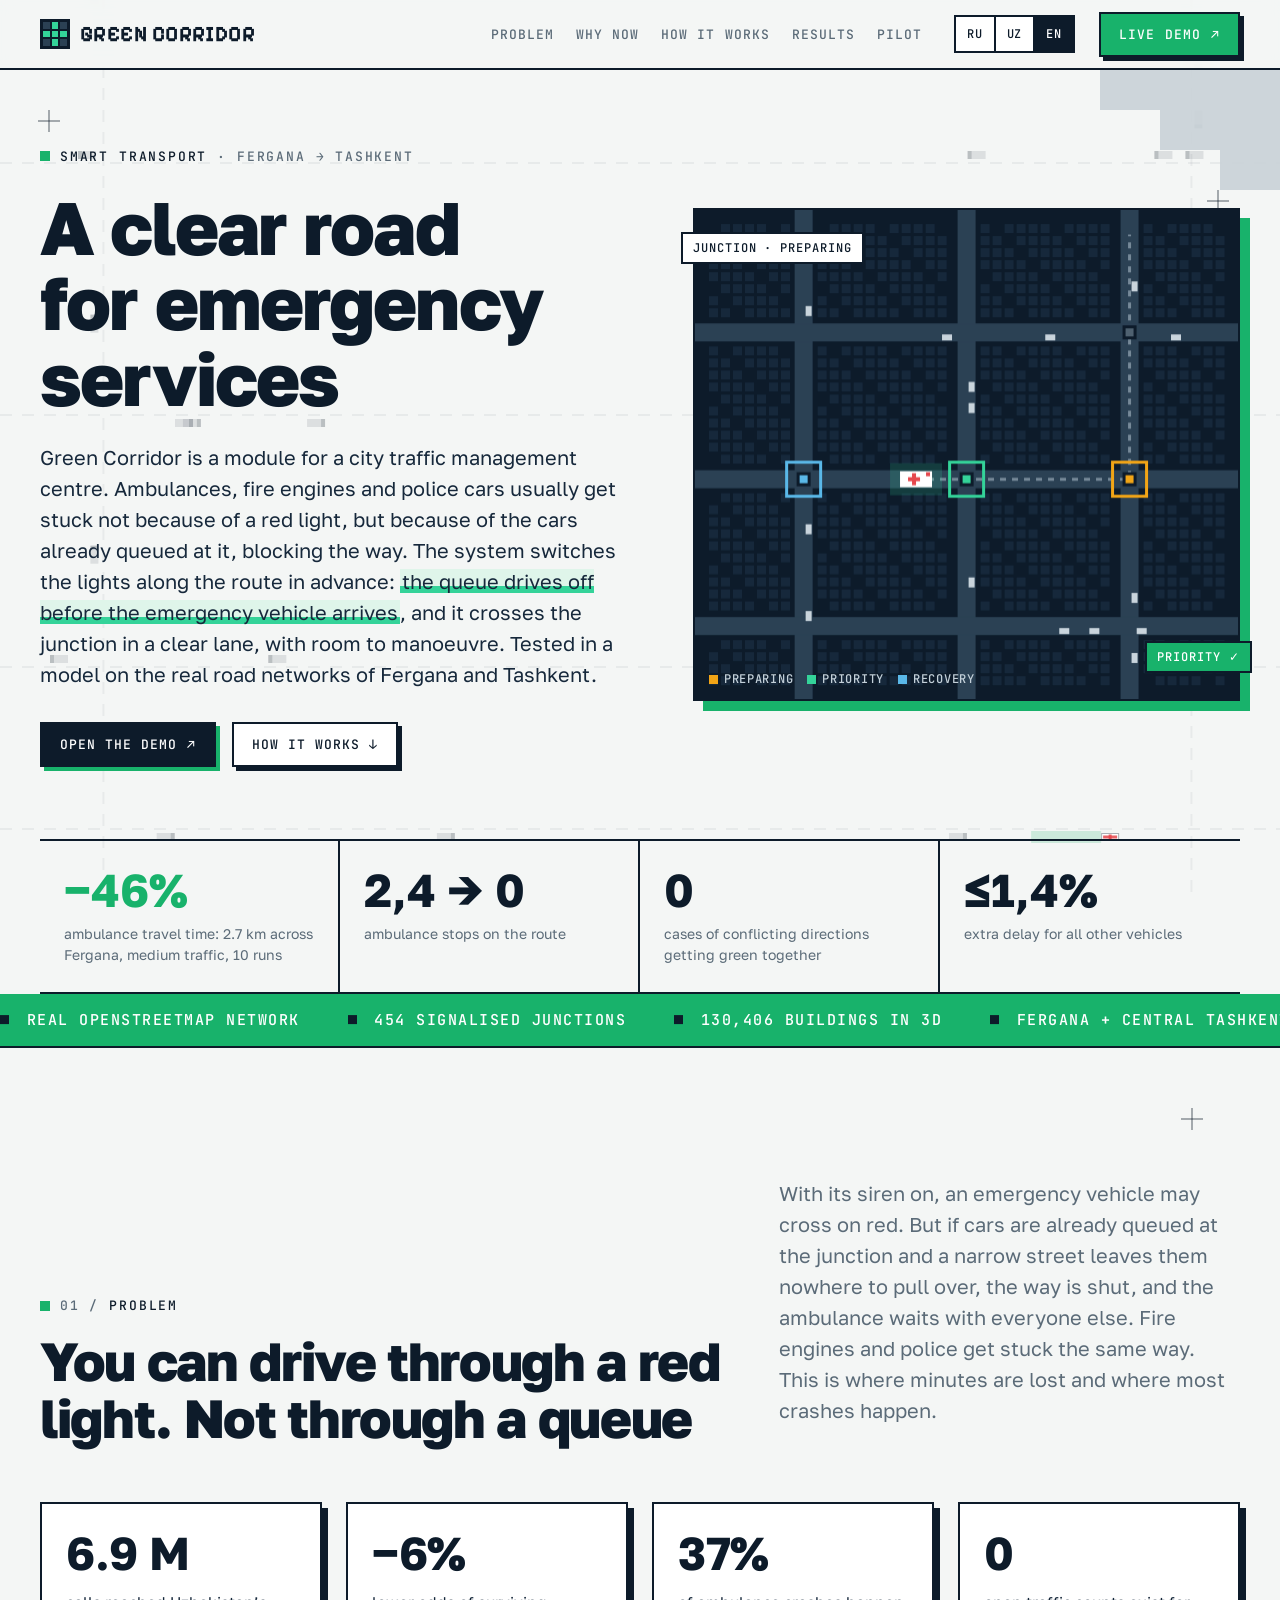
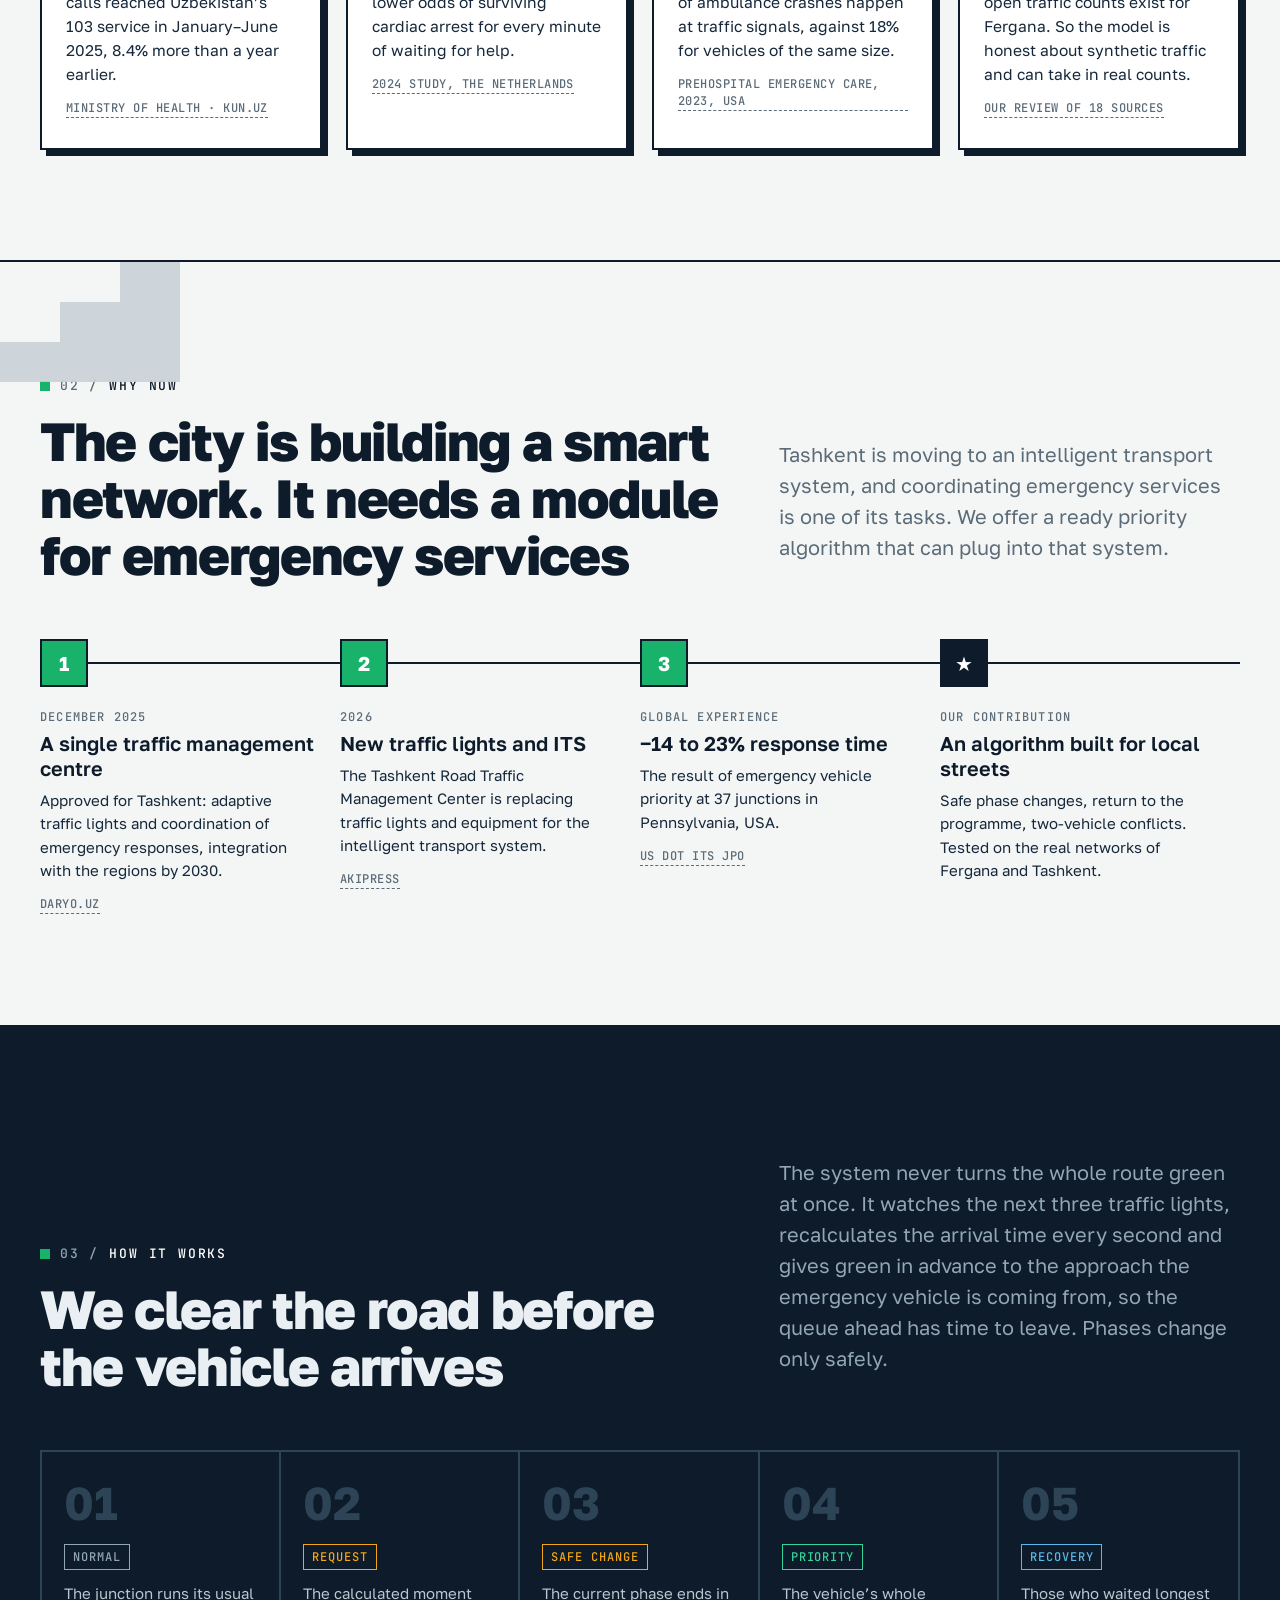
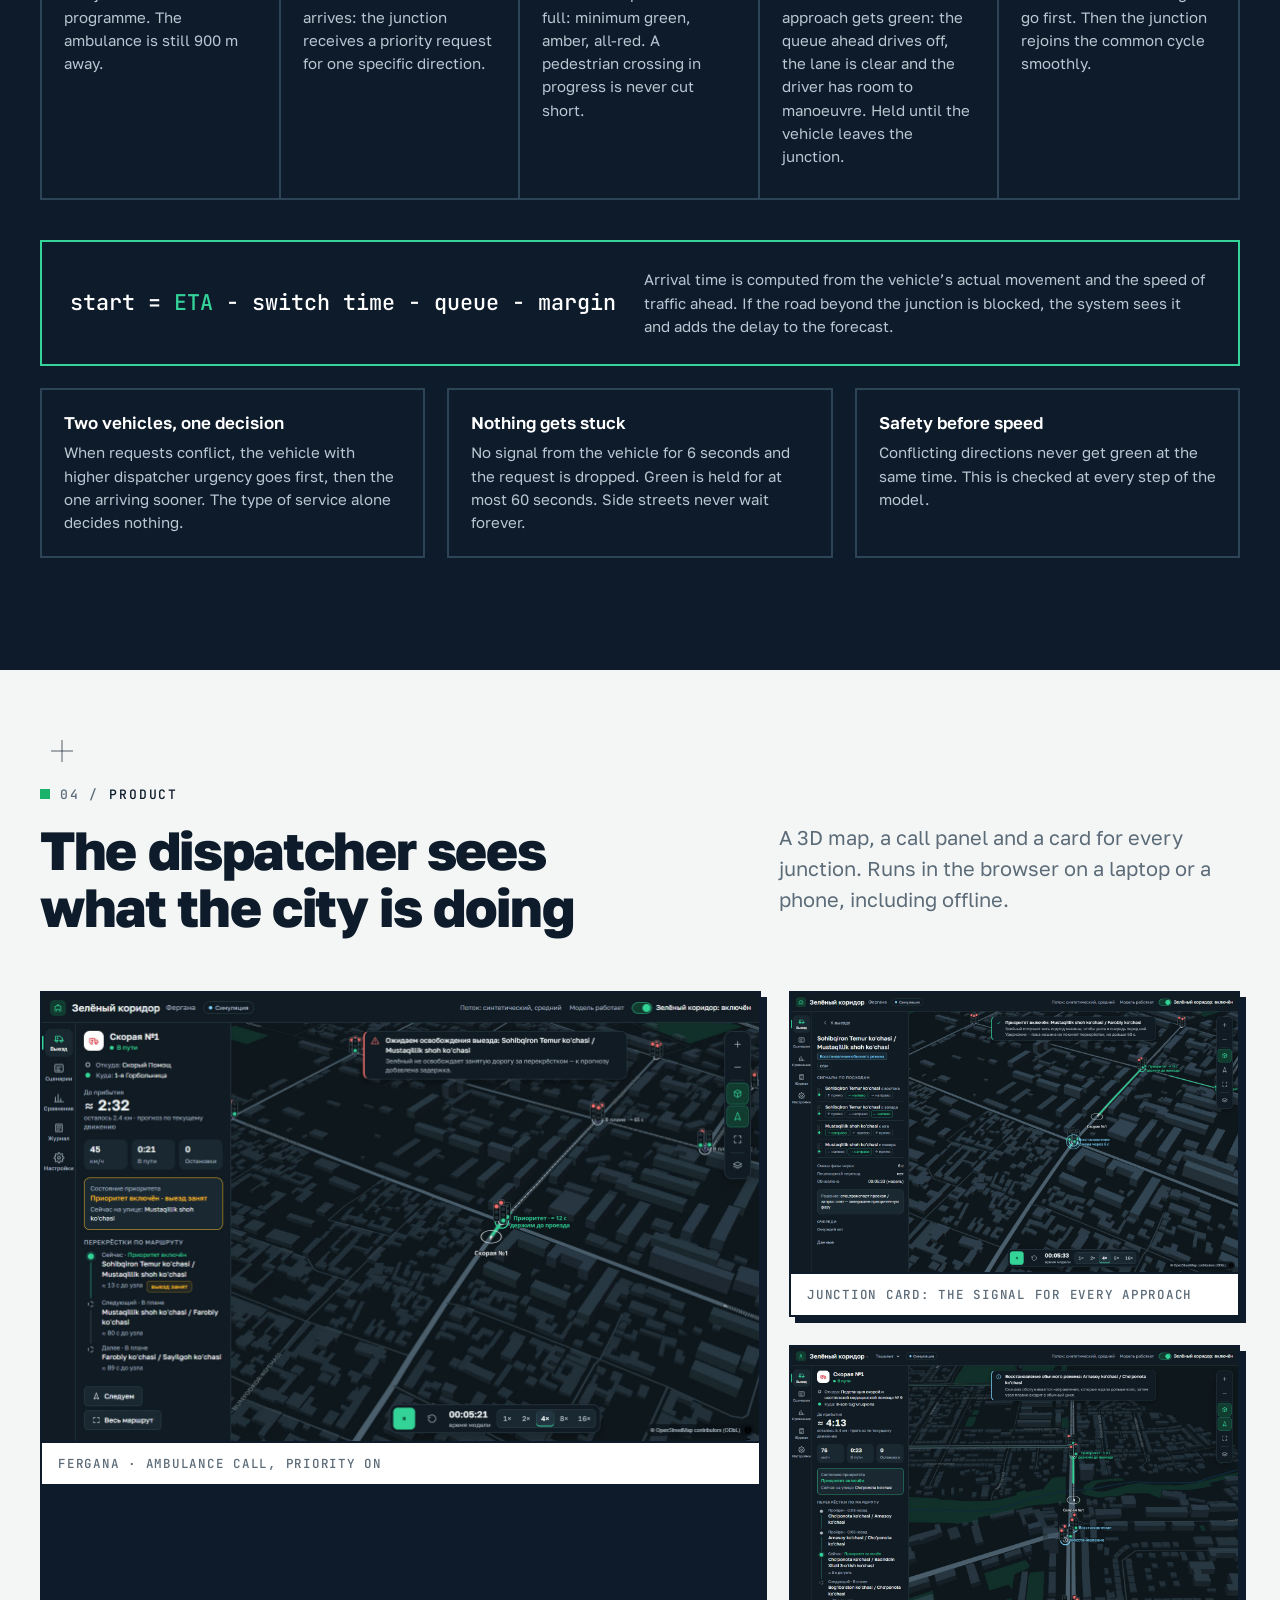
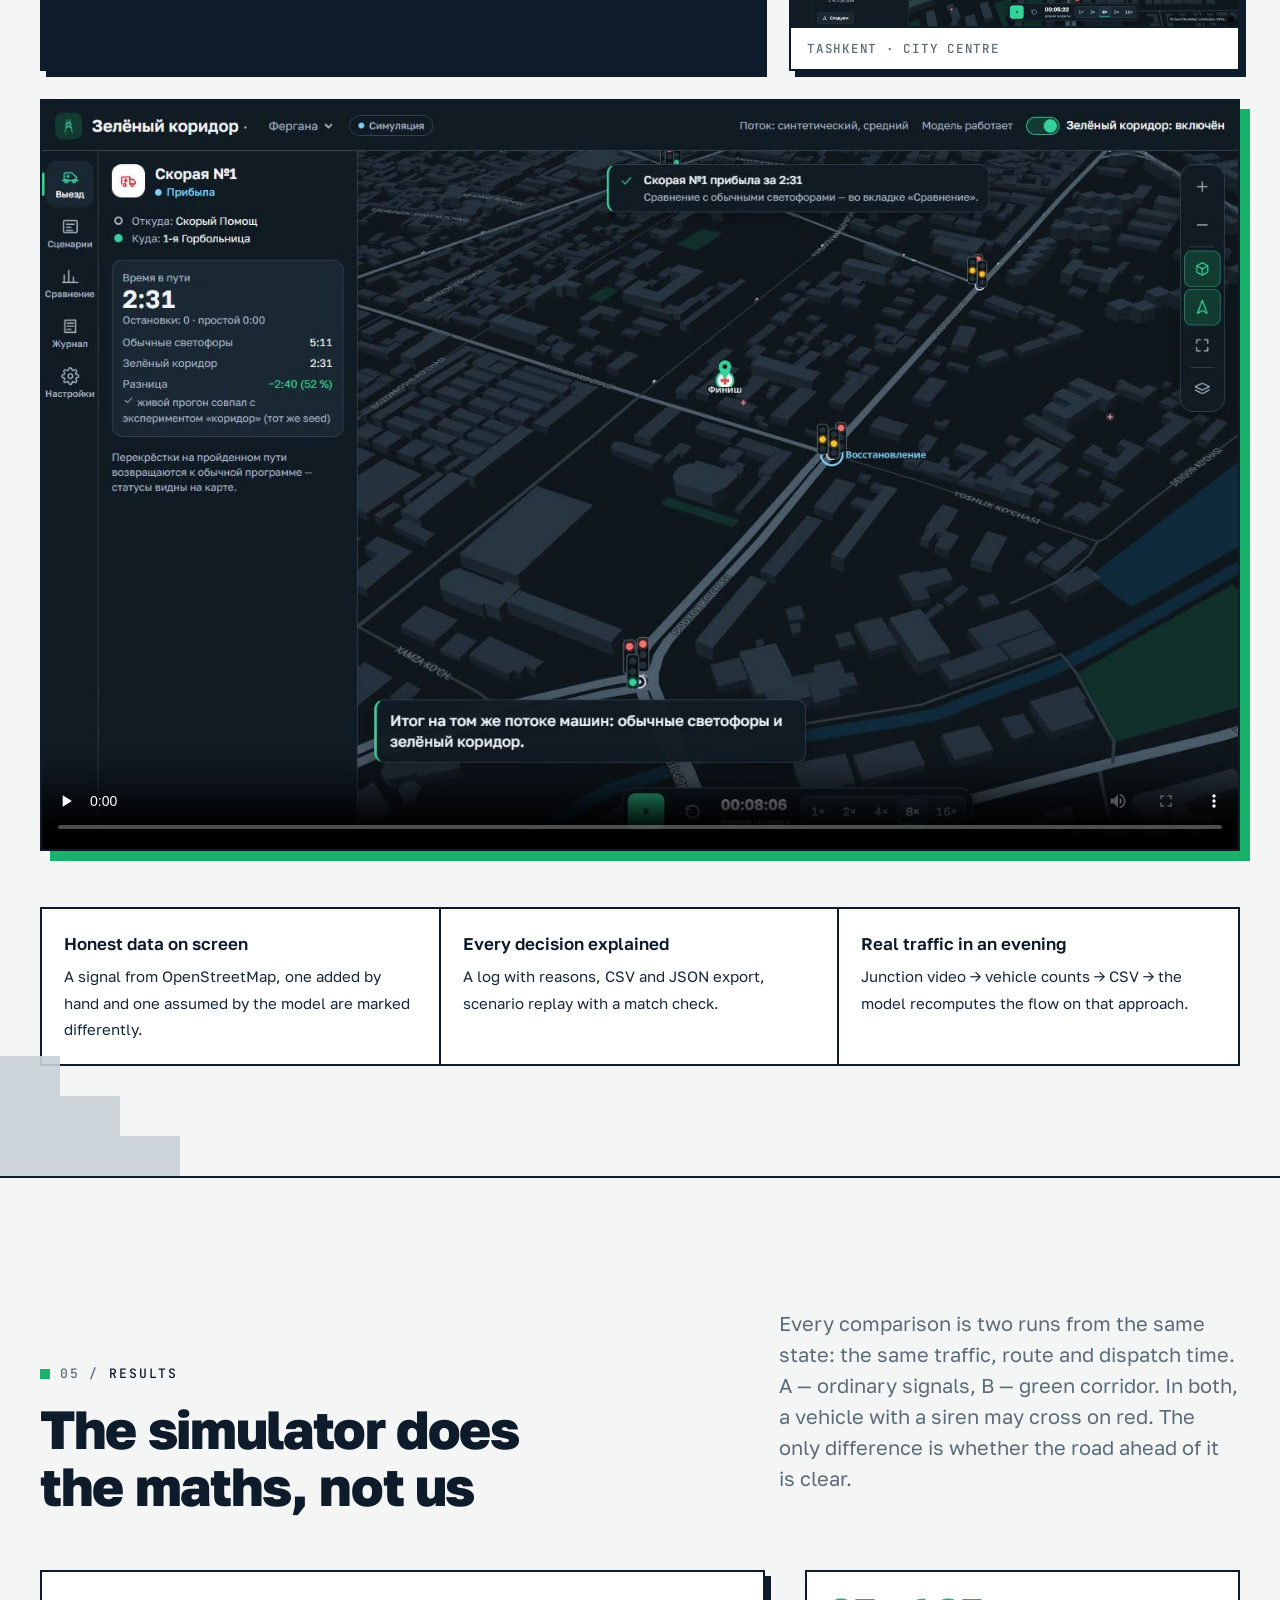
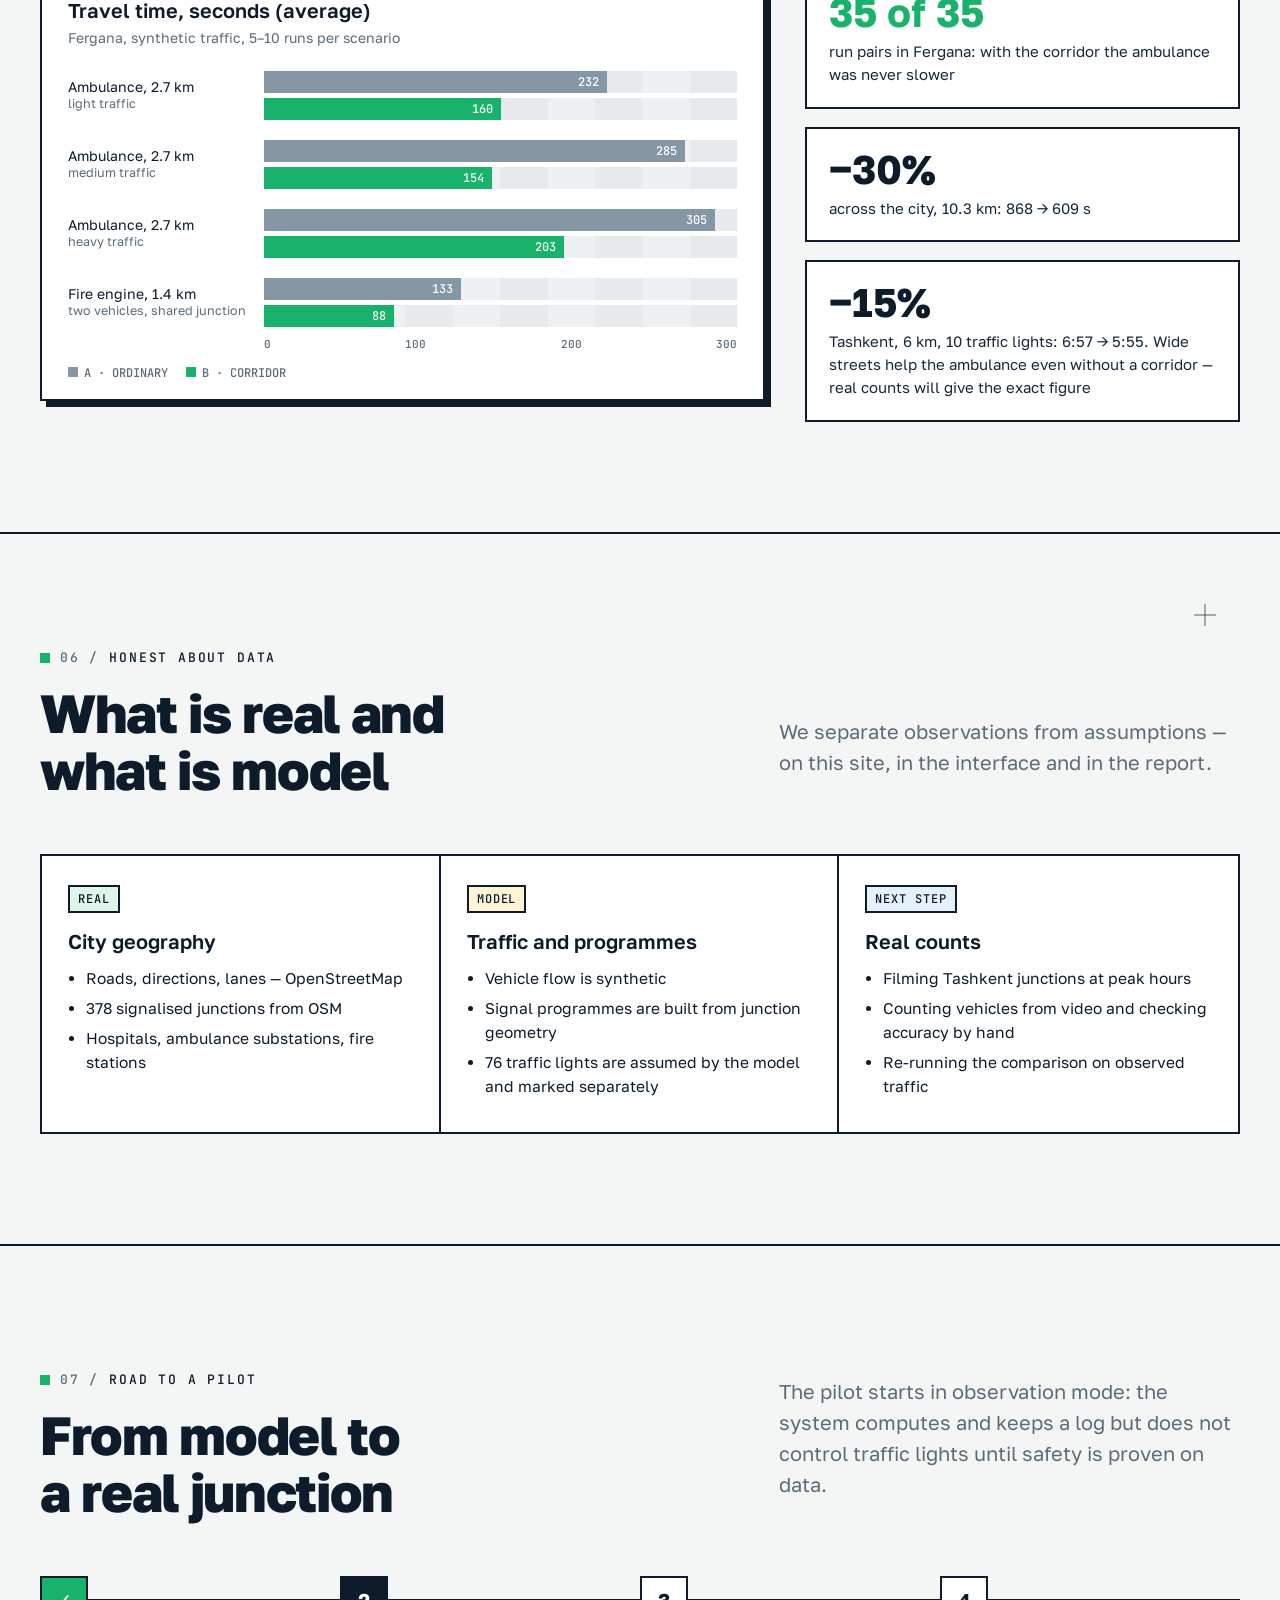
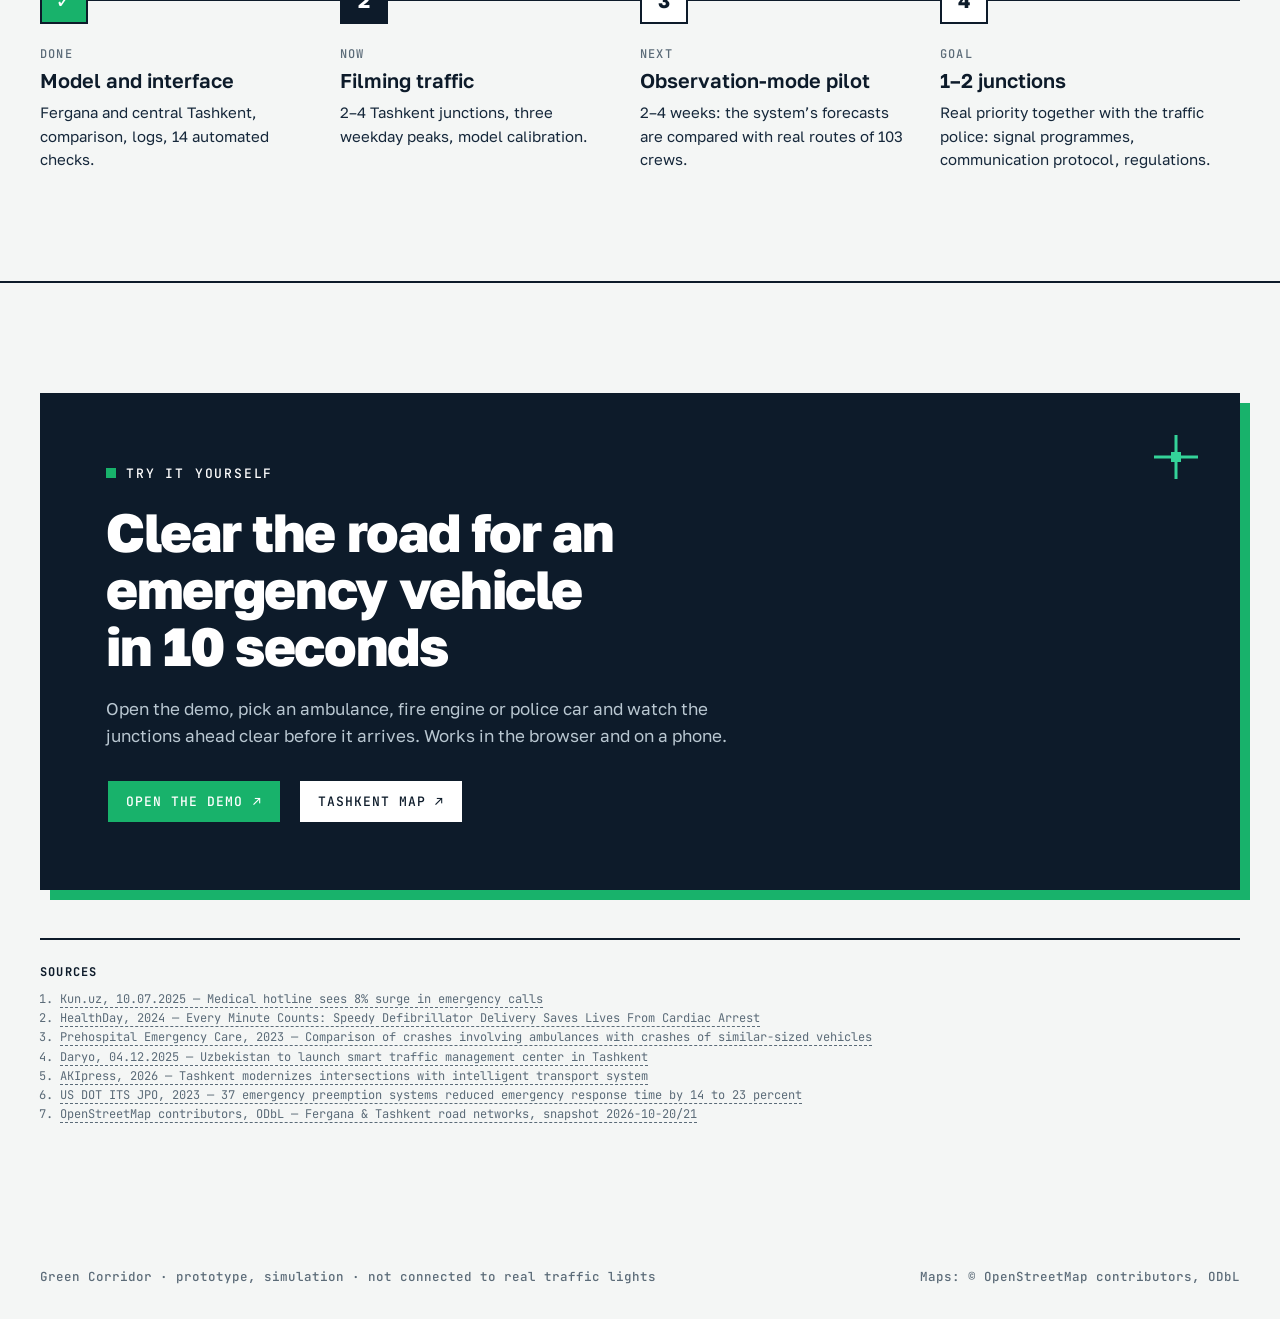
==== index.html @ f5132b70 "Deploy demo 2026-10-21T15:01Z" ====
<!doctype html>
<html lang="ru">
<head>
<meta charset="utf-8">
<meta name="viewport" content="width=device-width, initial-scale=1, viewport-fit=cover">
<title>Зелёный коридор</title>
<meta name="description" content="Система приоритета для скорой и пожарных на светофорах. Модель на реальной дорожной сети Ферганы и Ташкента.">
<link rel="preconnect" href="https://fonts.googleapis.com">
<link rel="preconnect" href="https://fonts.gstatic.com" crossorigin>
<link href="https://fonts.googleapis.com/css2?family=Pixelify+Sans:wght@500;700&family=Golos+Text:wght@400;500;600;700;800&family=JetBrains+Mono:wght@500&display=swap" rel="stylesheet">
<style>
/* Layout: technical "hackathon-poster" grid — hard borders, offset shadows, numbered chapters, pixel display.
   Palette: navy ink, signal green, neutral greys. */
:root {
  --ink: #0d1b2a;        /* dark navy: text, borders, dark bands */
  --ink-2: #16283b;
  --paper: #f4f6f5;      /* light grey page */
  --card: #ffffff;
  --grey: #5b6b78;       /* secondary text */
  --line: #c9d2d8;
  --green: #18b26b;      /* signal green */
  --green-2: #34d399;
  --green-soft: #dff5ea;
  --amber: #f2a516;
  --red: #e5484d;
  --sky: #5ab8e8;
  --display: 'Pixelify Sans', 'Golos Text', system-ui, sans-serif;
  --head: 'Golos Text', system-ui, sans-serif;
  --body: 'Golos Text', system-ui, -apple-system, 'Segoe UI', sans-serif;
  --mono: 'JetBrains Mono', ui-monospace, Consolas, monospace;
  --shadow: 6px 6px 0 var(--ink);
  color-scheme: light;
}
* { box-sizing: border-box; }
html { scroll-behavior: smooth; }
@media (prefers-reduced-motion: reduce) { html { scroll-behavior: auto; } *, *::before, *::after { animation: none !important; transition: none !important; } }
body { margin: 0; background: var(--paper); color: var(--ink); font: 400 17px/1.55 var(--body); -webkit-font-smoothing: antialiased; }
a { color: inherit; }
img, video { max-width: 100%; display: block; }
.wrap { max-width: 1240px; margin: 0 auto; padding-left: max(20px, env(safe-area-inset-left)); padding-right: max(20px, env(safe-area-inset-right)); }
.num { font-variant-numeric: tabular-nums; }
:focus-visible { outline: 3px solid var(--green); outline-offset: 3px; }

/* header */
header.top { position: sticky; top: 0; z-index: 20; background: rgba(244,246,245,.92); backdrop-filter: blur(8px); border-bottom: 2px solid var(--ink); }
.top .wrap { display: flex; align-items: center; gap: 24px; height: 68px; }
.logo { display: flex; align-items: center; gap: 10px; text-decoration: none; font: 700 22px/1 var(--display); letter-spacing: .02em; }
.logo i { width: 30px; height: 30px; display: grid; grid-template-columns: repeat(3, 1fr); gap: 2px; padding: 3px; background: var(--ink); }
.logo i b { background: #2b4154; } .logo i b.g { background: var(--green-2); }
nav.links { display: flex; gap: 22px; margin-left: auto; font: 500 13px var(--mono); text-transform: uppercase; letter-spacing: .08em; }
nav.links a { text-decoration: none; color: var(--grey); } nav.links a:hover { color: var(--ink); }
.btn { display: inline-flex; align-items: center; gap: 10px; padding: 12px 18px; border: 2px solid var(--ink); background: var(--card); color: var(--ink); text-decoration: none; font: 500 13px var(--mono); text-transform: uppercase; letter-spacing: .08em; box-shadow: 4px 4px 0 var(--ink); transition: transform .12s, box-shadow .12s; cursor: pointer; }
.btn:hover { transform: translate(-2px,-2px); box-shadow: 6px 6px 0 var(--ink); }
.btn:active { transform: translate(2px,2px); box-shadow: 1px 1px 0 var(--ink); }
.btn.go { background: var(--green); color: #fff; }
.btn.dark { background: var(--ink); color: #fff; box-shadow: 4px 4px 0 var(--green); }

/* language switch */
.lang { display: inline-flex; border: 2px solid var(--ink); }
.lang button { border: 0; border-right: 2px solid var(--ink); background: var(--card); color: var(--ink); font: 500 12px var(--mono); padding: 9px 11px; cursor: pointer; letter-spacing: .06em; }
.lang button:last-child { border-right: 0; }
.lang button[aria-pressed="true"] { background: var(--ink); color: #fff; }
nav.links + .lang { margin-left: 8px; }
/* animated traffic behind the page */
#bgcars { position: fixed; inset: 0; width: 100%; height: 100%; z-index: 0; pointer-events: none; }
main, footer, header.top { position: relative; z-index: 1; }
header.top { position: sticky; }

/* decorative */
.cross { position: absolute; width: 22px; height: 22px; pointer-events: none; }
.cross::before, .cross::after { content: ''; position: absolute; background: var(--ink); opacity: .35; }
.cross::before { left: 10px; top: 0; width: 2px; height: 22px; } .cross::after { top: 10px; left: 0; height: 2px; width: 22px; }
.spark { position: absolute; width: 44px; height: 44px; pointer-events: none; animation: spin 9s linear infinite; }
@keyframes spin { to { transform: rotate(90deg); } }
.stairs { position: absolute; width: 180px; height: 120px; pointer-events: none; opacity: .9;
  background:
    linear-gradient(var(--line), var(--line)) 120px 0/60px 40px no-repeat,
    linear-gradient(var(--line), var(--line)) 60px 40px/120px 40px no-repeat,
    linear-gradient(var(--line), var(--line)) 0 80px/180px 40px no-repeat; }

.eyebrow { display: inline-flex; align-items: center; gap: 10px; font: 500 13px var(--mono); text-transform: uppercase; letter-spacing: .14em; color: var(--grey); }
.eyebrow::before { content: ''; width: 10px; height: 10px; background: var(--green); }
.eyebrow b { color: var(--ink); font-weight: 500; }
h1, h2 { font-family: var(--head); font-weight: 800; letter-spacing: -.025em; text-wrap: balance; margin: 0; }
h1 { font-size: clamp(40px, 5.8vw, 84px); line-height: 1.02; }
html[lang="uz"] h1 { font-size: clamp(36px, 5vw, 74px); }
h2 { font-size: clamp(32px, 4.2vw, 58px); line-height: 1.06; }
h3 { font: 600 20px/1.25 var(--body); margin: 0; }
.lead { font-size: clamp(17px, 1.6vw, 20px); color: var(--ink-2); max-width: 60ch; }
.muted { color: var(--grey); }
.hl { background: var(--green-soft); box-shadow: inset 0 -.35em 0 var(--green-2); padding: 0 .1em; }

section { position: relative; padding: 110px 0; border-bottom: 2px solid var(--ink); }
.sec-head { display: grid; grid-template-columns: minmax(0, 1.2fr) minmax(0, .8fr); gap: 48px; align-items: end; margin-bottom: 56px; }
.sec-head .eyebrow { margin-bottom: 18px; }

/* hero */
.hero { padding: 72px 0 0; border-bottom: 0; overflow: hidden; }
.hero-grid { display: grid; grid-template-columns: minmax(0, 1.05fr) minmax(0, .95fr); gap: 48px; align-items: center; }
.hero .eyebrow { margin-bottom: 24px; }
.hero .lead { margin: 26px 0 32px; }
.hero-cta { display: flex; gap: 16px; flex-wrap: wrap; }
.board { position: relative; border: 2px solid var(--ink); background: var(--ink); box-shadow: 10px 10px 0 var(--green); aspect-ratio: 1 / .9; }
.board canvas { width: 100%; height: 100%; display: block; }
.board .tag { position: absolute; font: 500 12px var(--mono); text-transform: uppercase; letter-spacing: .08em; background: var(--card); border: 2px solid var(--ink); padding: 6px 10px; }
.board .t1 { left: -14px; top: 22px; } .board .t2 { right: -14px; bottom: 26px; background: var(--green); color: #fff; }
.board .legend { position: absolute; left: 14px; bottom: 12px; display: flex; gap: 14px; font: 500 12px var(--mono); color: #c3d0d9; text-transform: uppercase; letter-spacing: .06em; }
.board .legend i { display: inline-block; width: 9px; height: 9px; margin-right: 6px; vertical-align: -1px; }
.stats { display: grid; grid-template-columns: repeat(4, 1fr); margin-top: 72px; border-top: 2px solid var(--ink); border-bottom: 2px solid var(--ink); }
.stat { padding: 26px 24px; border-right: 2px solid var(--ink); }
.stat:last-child { border-right: 0; }
.stat b { display: block; font: 700 clamp(34px, 3.6vw, 52px)/1 var(--head); }
.stat span { display: block; margin-top: 10px; font-size: 14px; color: var(--grey); }
.stat b.g { color: var(--green); }

/* ticker */
.ticker { background: var(--green); color: #fff; border-bottom: 2px solid var(--ink); overflow: hidden; white-space: nowrap; }
.ticker div { display: inline-flex; gap: 48px; padding: 16px 0; font: 500 15px var(--mono); text-transform: uppercase; letter-spacing: .1em; animation: tick 38s linear infinite; }
.ticker div span::before { content: '■'; margin-right: 16px; color: var(--ink); }
@keyframes tick { to { transform: translateX(-50%); } }

/* cards */
.cards { display: grid; grid-template-columns: repeat(4, 1fr); gap: 24px; }
.card { position: relative; background: var(--card); border: 2px solid var(--ink); box-shadow: var(--shadow); padding: 26px 24px 28px; }
.card .ico { width: 44px; height: 44px; display: grid; place-items: center; border: 2px solid var(--ink); margin-bottom: 22px; }
.card p { margin: 10px 0 0; font-size: 15.5px; color: var(--ink-2); }
.card .k { position: absolute; top: 18px; right: 18px; font: 500 12px var(--mono); color: var(--grey); }

/* how it works (dark band) */
.dark { background: var(--ink); color: #e9eff3; }
.dark .eyebrow { color: #93a6b4; } .dark .eyebrow b { color: #fff; }
.dark .muted { color: #93a6b4; }
.steps { display: grid; grid-template-columns: repeat(5, 1fr); border: 2px solid #2d4457; }
.step { padding: 28px 22px 30px; border-right: 2px solid #2d4457; position: relative; min-width: 0; }
.step:last-child { border-right: 0; }
.step .n { font: 700 46px/1 var(--head); color: #2d4457; }
.step .st { display: inline-block; margin: 18px 0 12px; font: 500 12px var(--mono); letter-spacing: .08em; padding: 4px 8px; border: 1.5px solid currentColor; }
.step p { margin: 0; font-size: 15px; color: #b9c7d1; }
.formula { margin-top: 40px; display: grid; grid-template-columns: auto minmax(0,1fr); gap: 28px; align-items: center; border: 2px solid var(--green-2); padding: 26px 28px; }
.formula code { font: 500 clamp(15px, 1.7vw, 22px)/1.4 var(--mono); color: #fff; }
.formula code em { color: var(--green-2); font-style: normal; }
.formula p { margin: 0; color: #b9c7d1; font-size: 15px; }
.rules { display: grid; grid-template-columns: repeat(3, 1fr); gap: 22px; margin-top: 22px; }
.rule { border: 2px solid #2d4457; padding: 22px; }
.rule h3 { color: #fff; font-size: 17px; }
.rule p { margin: 8px 0 0; color: #b9c7d1; font-size: 15px; }

/* product shots */
.shots { display: grid; grid-template-columns: minmax(0, 1.6fr) minmax(0, 1fr); gap: 28px; }
.shot { border: 2px solid var(--ink); box-shadow: var(--shadow); background: var(--ink); }
.shot figcaption { background: var(--card); border-top: 2px solid var(--ink); padding: 12px 16px; font: 500 12.5px var(--mono); text-transform: uppercase; letter-spacing: .06em; color: var(--grey); }
.stack { display: grid; gap: 28px; }
.video { margin-top: 28px; border: 2px solid var(--ink); box-shadow: 10px 10px 0 var(--green); background: #000; }
.feat { display: grid; grid-template-columns: repeat(3, 1fr); gap: 0; margin-top: 56px; border: 2px solid var(--ink); background: var(--card); }
.feat div { padding: 22px; border-right: 2px solid var(--ink); }
.feat div:last-child { border-right: 0; }
.feat b { display: block; font-weight: 600; margin-bottom: 6px; }
.feat span { font-size: 15px; color: var(--ink-2); }

/* results */
.res { display: grid; grid-template-columns: minmax(0, 1.25fr) minmax(0, .75fr); gap: 40px; align-items: start; }
.chart { background: var(--card); border: 2px solid var(--ink); box-shadow: var(--shadow); padding: 26px 26px 18px; }
.chart h3 { margin-bottom: 4px; }
.bars { margin-top: 22px; display: grid; gap: 20px; }
.bar-row { display: grid; grid-template-columns: 180px minmax(0,1fr); gap: 16px; align-items: center; }
.bar-row .lbl { font-size: 14px; line-height: 1.3; }
.bar-row .lbl small { display: block; color: var(--grey); font-size: 12.5px; }
.pair { display: grid; gap: 5px; }
.bar { position: relative; height: 22px; background: repeating-linear-gradient(90deg, #eef1f3 0 10%, #e6eaed 10% 20%); }
.bar i { position: absolute; inset: 0 auto 0 0; display: flex; align-items: center; justify-content: flex-end; padding-right: 8px; font: 500 12px var(--mono); color: #fff; width: 0; transition: width 1.1s cubic-bezier(.2,.7,.2,1); }
.bar.a i { background: #8597a5; } .bar.b i { background: var(--green); }
.axis { display: flex; justify-content: space-between; margin: 10px 0 0 196px; font: 500 11px var(--mono); color: var(--grey); }
.chart .key { display: flex; gap: 18px; margin-top: 14px; font: 500 12px var(--mono); color: var(--grey); text-transform: uppercase; }
.chart .key i { display: inline-block; width: 10px; height: 10px; margin-right: 6px; }
.facts { display: grid; gap: 18px; }
.fact { border: 2px solid var(--ink); background: var(--card); padding: 20px 22px; }
.fact b { font: 700 40px/1 var(--head); display: block; }
.fact b.g { color: var(--green); }
.fact span { display: block; margin-top: 8px; font-size: 15px; color: var(--ink-2); }

/* honesty */
.truth { display: grid; grid-template-columns: repeat(3, 1fr); border: 2px solid var(--ink); background: var(--card); }
.truth > div { padding: 28px 26px; border-right: 2px solid var(--ink); }
.truth > div:last-child { border-right: 0; }
.truth .tg { display: inline-block; font: 500 12px var(--mono); text-transform: uppercase; letter-spacing: .08em; padding: 4px 8px; border: 2px solid var(--ink); margin-bottom: 16px; }
.truth ul { margin: 12px 0 0; padding-left: 18px; font-size: 15.5px; } .truth li { margin: 6px 0; }

/* roadmap */
.road { display: grid; grid-template-columns: repeat(4, 1fr); gap: 0; position: relative; }
.road::before { content: ''; position: absolute; left: 0; right: 0; top: 23px; height: 2px; background: var(--ink); }
.ms { position: relative; padding-right: 26px; }
.ms .dot { width: 48px; height: 48px; border: 2px solid var(--ink); background: var(--card); display: grid; place-items: center; font: 700 20px var(--head); position: relative; }
.ms.done .dot { background: var(--green); color: #fff; }
.ms.now .dot { background: var(--ink); color: #fff; }
.ms .when { margin: 22px 0 6px; font: 500 12px var(--mono); text-transform: uppercase; letter-spacing: .1em; color: var(--grey); }
.ms p { margin: 8px 0 0; font-size: 15px; color: var(--ink-2); }
.card .big { font: 700 clamp(34px, 3.6vw, 48px)/1 var(--head); color: var(--ink); margin-bottom: 14px; letter-spacing: -.01em; }
.src { display: inline-block; margin-top: 14px; font: 500 12px/1.4 var(--mono); color: var(--grey); text-transform: uppercase; letter-spacing: .04em; text-decoration: none; border-bottom: 1px dashed currentColor; }
.src:hover { color: var(--green); }
.sources { margin: 48px 0 0; padding-top: 24px; border-top: 2px solid var(--ink); font: 400 12px/1.6 var(--mono); color: var(--grey); }
.sources h3 { margin: 0 0 10px; font: 700 12px var(--mono); text-transform: uppercase; letter-spacing: .1em; color: var(--ink); }
.sources ol { margin: 0; padding-left: 20px; }
.sources a { color: inherit; text-decoration: none; border-bottom: 1px dashed currentColor; overflow-wrap: anywhere; }
.sources a:hover { color: var(--green); }

/* final */
.final { text-align: left; }
.final .box { position: relative; border: 2px solid var(--ink); background: var(--ink); color: #fff; padding: clamp(32px, 5vw, 64px); box-shadow: 10px 10px 0 var(--green); overflow: hidden; }
.final .box h2 { max-width: 16ch; }
.final .box p { color: #b9c7d1; max-width: 58ch; margin: 22px 0 30px; }
footer { padding: 34px 0 calc(34px + env(safe-area-inset-bottom)); font: 500 12.5px var(--mono); color: var(--grey); }
footer .wrap { display: flex; justify-content: space-between; gap: 20px; flex-wrap: wrap; }

.reveal { opacity: 1; transform: none; transition: opacity .6s, transform .6s; }
.js .reveal.pre { opacity: 0; transform: translateY(18px); }

@media (max-width: 1000px) {
  nav.links { display: none; }
  .lang { margin-left: auto; }
  .hero-grid, .sec-head, .res, .shots { grid-template-columns: minmax(0,1fr); }
  .cards { grid-template-columns: repeat(2, 1fr); }
  .steps { grid-template-columns: minmax(0,1fr); }
  .step { border-right: 0; border-bottom: 2px solid #2d4457; } .step:last-child { border-bottom: 0; }
  .rules, .truth, .feat { grid-template-columns: minmax(0,1fr); }
  .truth > div, .feat div { border-right: 0; border-bottom: 2px solid var(--ink); } .truth > div:last-child, .feat div:last-child { border-bottom: 0; }
  .road { grid-template-columns: repeat(2, 1fr); row-gap: 40px; } .road::before { display: none; }
  .stats { grid-template-columns: repeat(2, 1fr); } .stat:nth-child(2) { border-right: 0; } .stat:nth-child(-n+2) { border-bottom: 2px solid var(--ink); }
}
@media (max-width: 600px) {
  section { padding: 76px 0; }
  .cards, .road { grid-template-columns: minmax(0,1fr); }
  .top .btn { padding: 10px 12px; } .top .btn span { display: none; }
  .stairs { width: 90px; height: 60px; opacity: .5; }
  .logo [data-i="logo"] { display: none; } .lang button { padding: 8px 8px; }
  .bar-row { grid-template-columns: minmax(0,1fr); gap: 8px; } .axis { margin-left: 0; }
  .formula { grid-template-columns: minmax(0,1fr); }
  .board .t1 { left: 8px; } .board .t2 { right: 8px; }
}
</style>
</head>
<body>
<header class="top">
  <div class="wrap">
    <a class="logo" href="#top" aria-label="Зелёный коридор"><i aria-hidden="true"><b></b><b class="g"></b><b></b><b class="g"></b><b class="g"></b><b class="g"></b><b></b><b class="g"></b><b></b></i><span data-i="logo">ЗЕЛЁНЫЙ КОРИДОР</span></a>
    <nav class="links" aria-label="Разделы">
      <a href="#problem" data-i="n1">Проблема</a><a href="#now" data-i="n2">Почему сейчас</a><a href="#how" data-i="n3">Как работает</a><a href="#results" data-i="n4">Результаты</a><a href="#pilot" data-i="n5">Пилот</a>
    </nav>
    <div class="lang" role="group" aria-label="Язык / Til / Language"><button data-l="ru">RU</button><button data-l="uz">UZ</button><button data-l="en">EN</button></div>
    <a class="btn go" href="app/" target="_blank" rel="noopener" data-i="cta">Демо<span> онлайн</span> ↗</a>
  </div>
</header>
<canvas id="bgcars" aria-hidden="true"></canvas>

<main id="top">
<section class="hero">
  <span class="cross" style="left:3%;top:40px"></span><span class="cross" style="right:4%;top:120px"></span>
  <div class="stairs" style="right:0;top:0;transform:scaleY(-1)" aria-hidden="true"></div>
  <div class="wrap">
    <div class="hero-grid">
      <div class="reveal">
        <div class="eyebrow" data-i="h_eb"><b>Aqlli transport</b> · Фергана → Ташкент</div>
        <h1 data-i="h1">Дорога экстренным службам — свободна</h1>
        <p class="lead" data-i="h_lead">«Зелёный коридор» — модуль для городского центра управления движением. Скорая, пожарные и полиция чаще всего застревают не из-за красного сигнала, а из-за машин, которые уже стоят перед ним и закрывают проезд. Система заранее переключает светофоры на маршруте: <span class="hl">очередь уезжает до того, как подъедет экстренная машина</span>, и она проходит перекрёсток по свободной полосе, не теряя манёвра. Проверено в модели на реальной дорожной сети Ферганы и Ташкента.</p>
        <div class="hero-cta">
          <a class="btn dark" href="app/" target="_blank" rel="noopener" data-i="b_demo">Открыть демо ↗</a>
          <a class="btn" href="#how" data-i="b_how">Как это работает ↓</a>
        </div>
      </div>
      <div class="board reveal" aria-label="Анимация: светофоры впереди скорой переключаются на зелёный">
        <canvas id="city"></canvas>
        <span class="tag t1" data-i="tag1">Перекрёсток · подготовка</span>
        <span class="tag t2" data-i="tag2">Приоритет ✓</span>
        <div class="legend"><span data-i="lg1"><i style="background:#f2a516"></i>подготовка</span><span data-i="lg2"><i style="background:#34d399"></i>приоритет</span><span data-i="lg3"><i style="background:#5ab8e8"></i>возврат</span></div>
      </div>
    </div>
    <div class="stats reveal">
      <div class="stat"><b class="g num">−46%</b><span data-i="s1">время в пути скорой: 2,7 км по Фергане, средний поток, 10 прогонов</span></div>
      <div class="stat"><b class="num">2,4 → 0</b><span data-i="s2">остановок скорой на маршруте</span></div>
      <div class="stat"><b class="num">0</b><span data-i="s3">случаев, когда конфликтующие направления получили зелёный вместе</span></div>
      <div class="stat"><b class="num">≤1,4%</b><span data-i="s4">дополнительная задержка для остальных машин</span></div>
    </div>
  </div>
</section>

<div class="ticker" aria-hidden="true"><div>
  <span data-i="k1">Реальная сеть OpenStreetMap</span><span data-i="k2">454 светофорных узла</span><span data-i="k3">130 406 зданий в 3D</span><span data-i="k4">Фергана + центр Ташкента</span><span data-i="k5">14 автоматических проверок</span><span data-i="k6">Скорая · пожарные · полиция</span>
  <span data-i="k1">Реальная сеть OpenStreetMap</span><span data-i="k2">454 светофорных узла</span><span data-i="k3">130 406 зданий в 3D</span><span data-i="k4">Фергана + центр Ташкента</span><span data-i="k5">14 автоматических проверок</span><span data-i="k6">Скорая · пожарные · полиция</span>
</div></div>

<section id="problem">
  <span class="cross" style="right:6%;top:60px"></span>
  <div class="wrap">
    <div class="sec-head reveal">
      <div><div class="eyebrow" data-i="p_eb">01 / <b>Проблема</b></div><h2 data-i="p_h">Красный можно проехать. Стоящую очередь — нет</h2></div>
      <p class="lead muted" data-i="p_lead">С сиреной экстренная машина вправе ехать на красный. Но если перед перекрёстком уже стоят машины, а на узкой улице им некуда прижаться, проезд закрыт — и скорая стоит вместе со всеми. Пожарные и полиция застревают так же. Здесь теряются минуты и случается больше всего аварий.</p>
    </div>
    <div class="cards">
      <article class="card reveal"><div class="big num" data-i="big1">6,9 млн</div><p data-i="c1">вызовов приняла служба 103 за январь–июнь 2025 года — на 8,4 % больше, чем годом раньше.</p><a class="src" href="https://kun.uz/en/news/2025/07/10/medical-hotline-sees-8-surge-in-emergency-calls" target="_blank" rel="noopener" data-i="c1s">Минздрав РУз · kun.uz</a></article>
      <article class="card reveal"><div class="big num">−6%</div><p data-i="c2">шансов пережить остановку сердца — за каждую минуту ожидания помощи.</p><a class="src" href="https://www.healthday.com/health-news/cardiovascular-diseases/every-minute-counts-speedy-defibrillator-delivery-saves-lives-from-cardiac-arrest" target="_blank" rel="noopener" data-i="c2s">Исследование 2024 г., Нидерланды</a></article>
      <article class="card reveal"><div class="big num">37%</div><p data-i="c3">аварий скорых происходит у светофоров. У машин того же размера — 18 %.</p><a class="src" href="https://discovery.geisinger.org/esploro/outputs/journalArticle/Comparison-of-crashes-involving-ambulances-with/9924287009631" target="_blank" rel="noopener" data-i="c3s">Prehospital Emergency Care, 2023, США</a></article>
      <article class="card reveal"><div class="big num">0</div><p data-i="c4">открытых замеров потока машин по Фергане. Поэтому модель честно работает с синтетикой и умеет принимать реальные замеры.</p><span class="src" data-i="c4s">Наш обзор 18 источников</span></article>
    </div>
  </div>
</section>

<section id="now">
  <div class="stairs" style="left:0;top:0" aria-hidden="true"></div>
  <div class="wrap">
    <div class="sec-head reveal">
      <div><div class="eyebrow" data-i="w_eb">02 / <b>Почему сейчас</b></div><h2 data-i="w_h">Город строит умную сеть. Нужен модуль для экстренных служб</h2></div>
      <p class="lead muted" data-i="w_lead">Ташкент переходит на интеллектуальную транспортную систему. Координация экстренных служб входит в её задачи. Мы предлагаем готовый алгоритм приоритета, который можно встроить в эту систему.</p>
    </div>
    <div class="road">
      <div class="ms done reveal"><div class="dot">1</div><div class="when" data-i="w1t">Декабрь 2025</div><h3 data-i="w1h">Единый центр управления движением</h3><p data-i="w1p">Утверждён для Ташкента: адаптивные светофоры и координация экстренных служб, интеграция с регионами до 2030 года.</p><a class="src" href="https://daryo.uz/en/2025/12/04/uzbekistan-to-launch-smart-traffic-management-center-in-tashkent/" target="_blank" rel="noopener">daryo.uz</a></div>
      <div class="ms done reveal"><div class="dot">2</div><div class="when" data-i="w2t">2026</div><h3 data-i="w2h">Новые светофоры и ИТС</h3><p data-i="w2p">Центр организации дорожного движения Ташкента меняет светофоры и оборудование под интеллектуальную транспортную систему.</p><a class="src" href="https://akipress.com/news:890527" target="_blank" rel="noopener">AKIpress</a></div>
      <div class="ms done reveal"><div class="dot">3</div><div class="when" data-i="w3t">Мировой опыт</div><h3 data-i="w3h">−14…23 % времени реагирования</h3><p data-i="w3p">Так сработал приоритет для экстренных машин на 37 перекрёстках в Пенсильвании (США).</p><a class="src" href="https://www.itskrs.its.dot.gov/2023-b01807" target="_blank" rel="noopener">US DOT ITS JPO</a></div>
      <div class="ms now reveal"><div class="dot">★</div><div class="when" data-i="w4t">Наш вклад</div><h3 data-i="w4h">Алгоритм под местные улицы</h3><p data-i="w4p">Безопасные переходы фаз, возврат к программе, работа с двумя машинами. Проверено на реальных сетях Ферганы и Ташкента.</p></div>
    </div>
  </div>
</section>

<section id="how" class="dark">
  <div class="wrap">
    <div class="sec-head reveal">
      <div><div class="eyebrow" data-i="m_eb">03 / <b>Как работает</b></div><h2 data-i="m_h">Освобождаем дорогу до того, как машина подъедет</h2></div>
      <p class="lead muted" data-i="m_lead">Система не включает весь маршрут сразу. Она следит за тремя ближайшими светофорами, раз в секунду пересчитывает время прибытия и заранее даёт зелёный направлению, откуда идёт экстренная машина, чтобы очередь перед ней успела уехать. Фазы меняются только безопасно.</p>
    </div>
    <div class="steps">
      <div class="step reveal"><div class="n">01</div><span class="st" style="color:#93a6b4" data-i="st1">ОБЫЧНЫЙ РЕЖИМ</span><p data-i="sp1">Перекрёсток работает по своей программе. Скорая ещё в 900 м.</p></div>
      <div class="step reveal"><div class="n">02</div><span class="st" style="color:#f2a516" data-i="st2">ЗАПРОС</span><p data-i="sp2">Наступил расчётный момент: перекрёсток получает запрос приоритета для одного конкретного направления.</p></div>
      <div class="step reveal"><div class="n">03</div><span class="st" style="color:#f2a516" data-i="st3">БЕЗОПАСНЫЙ ПЕРЕХОД</span><p data-i="sp3">Текущая фаза завершается полностью: минимальный зелёный, жёлтый, «все красные». Начатый пешеходный переход не обрывается.</p></div>
      <div class="step reveal"><div class="n">04</div><span class="st" style="color:#34d399" data-i="st4">ПРИОРИТЕТ</span><p data-i="sp4">Зелёный получает весь подход машины: очередь впереди уезжает, полоса свободна, у водителя остаётся место для манёвра. Держим, пока машина не покинет перекрёсток.</p></div>
      <div class="step reveal"><div class="n">05</div><span class="st" style="color:#5ab8e8" data-i="st5">ВОССТАНОВЛЕНИЕ</span><p data-i="sp5">Первыми едут те, кто ждал дольше. Затем перекрёсток плавно возвращается в общий цикл.</p></div>
    </div>
    <div class="formula reveal">
      <code data-i="fx">старт = <em>ETA</em> − переключение − очередь − запас</code>
      <p data-i="fxp">Время прибытия считается по фактическому движению машины и скорости потока впереди. Если дорога за перекрёстком занята, система это видит и добавляет задержку в прогноз.</p>
    </div>
    <div class="rules">
      <div class="rule reveal"><h3 data-i="r1h">Две машины — одно решение</h3><p data-i="r1p">Если запросы конфликтуют, первой проезжает машина с более высокой срочностью от диспетчера, затем — та, что приедет раньше. Тип службы сам по себе ничего не решает.</p></div>
      <div class="rule reveal"><h3 data-i="r2h">Ничего не зависает</h3><p data-i="r2p">Нет сигнала от машины 6 секунд — запрос снимается. Зелёный держится не дольше 60 секунд. Боковые улицы не ждут бесконечно.</p></div>
      <div class="rule reveal"><h3 data-i="r3h">Безопасность прежде скорости</h3><p data-i="r3p">Конфликтующие направления никогда не получают зелёный одновременно. Это проверяется на каждом шаге модели.</p></div>
    </div>
  </div>
</section>

<section id="product">
  <span class="cross" style="left:4%;top:70px"></span>
  <div class="stairs" style="left:0;bottom:0;transform:scaleX(-1)" aria-hidden="true"></div>
  <div class="wrap">
    <div class="sec-head reveal">
      <div><div class="eyebrow" data-i="d_eb">04 / <b>Продукт</b></div><h2 data-i="d_h">Диспетчер видит, что делает город</h2></div>
      <p class="lead muted" data-i="d_lead">3D-карта, панель выезда и карточка каждого перекрёстка. Работает в браузере на ноутбуке и телефоне, в том числе без интернета.</p>
    </div>
    <div class="shots">
      <figure class="shot reveal" style="margin:0"><img src="media/1440x900-03-priority.jpg" alt="Панель выезда: время до прибытия, перекрёстки по маршруту, приоритет на карте" loading="lazy"><figcaption data-i="f1">Фергана · выезд скорой, приоритет включён</figcaption></figure>
      <div class="stack">
        <figure class="shot reveal" style="margin:0"><img src="media/1440x900-04-junction.jpg" alt="Карточка перекрёстка: сигналы по подходам и разрешённые манёвры" loading="lazy"><figcaption data-i="f2">Карточка перекрёстка: сигнал по каждому подходу</figcaption></figure>
        <figure class="shot reveal" style="margin:0"><img src="media/tashkent-two-enroute.jpg" alt="Карта Ташкента: маршрут и статусы перекрёстков" loading="lazy"><figcaption data-i="f3">Ташкент · центр города</figcaption></figure>
      </div>
    </div>
    <div class="video reveal"><video src="media/demo.mp4" poster="media/poster.jpg" controls preload="none" playsinline aria-label="Видео-демонстрация, 3 минуты"></video></div>
    <div class="feat reveal">
      <div><b data-i="g1h">Честные данные на экране</b><span data-i="g1p">Светофор из OpenStreetMap, добавленный вручную и предполагаемый моделью обозначены по-разному.</span></div>
      <div><b data-i="g2h">Каждое решение объяснено</b><span data-i="g2p">Журнал с причинами, выгрузка в CSV и JSON, повтор сценария с проверкой совпадения.</span></div>
      <div><b data-i="g3h">Реальный поток за вечер</b><span data-i="g3p">Видео перекрёстка → подсчёт машин → CSV → модель пересчитывает поток на этом подходе.</span></div>
    </div>
  </div>
</section>

<section id="results">
  <div class="wrap">
    <div class="sec-head reveal">
      <div><div class="eyebrow" data-i="x_eb">05 / <b>Результаты</b></div><h2 data-i="x_h">Цифры считает симулятор, а&nbsp;не&nbsp;мы</h2></div>
      <p class="lead muted" data-i="x_lead">Каждое сравнение — два прогона из одного и того же состояния: тот же поток, маршрут и момент выезда. А — обычные светофоры, Б — зелёный коридор. В обоих вариантах машина с сиреной вправе ехать на красный. Разница только в том, свободна ли перед ней дорога.</p>
    </div>
    <div class="res">
      <div class="chart reveal" id="chart">
        <h3 data-i="ch">Время в пути, секунды (среднее)</h3>
        <div class="muted" style="font-size:14px" data-i="chs">Фергана, синтетический поток, 5–10 прогонов на сценарий</div>
        <div class="bars">
          <div class="bar-row"><div class="lbl" data-i="b1">Скорая, 2,7 км<small>низкий поток</small></div><div class="pair"><div class="bar a"><i data-v="232">232</i></div><div class="bar b"><i data-v="160">160</i></div></div></div>
          <div class="bar-row"><div class="lbl" data-i="b2">Скорая, 2,7 км<small>средний поток</small></div><div class="pair"><div class="bar a"><i data-v="285">285</i></div><div class="bar b"><i data-v="154">154</i></div></div></div>
          <div class="bar-row"><div class="lbl" data-i="b3">Скорая, 2,7 км<small>высокий поток</small></div><div class="pair"><div class="bar a"><i data-v="305">305</i></div><div class="bar b"><i data-v="203">203</i></div></div></div>
          <div class="bar-row"><div class="lbl" data-i="b4">Пожарная, 1,4 км<small>две машины, общий перекрёсток</small></div><div class="pair"><div class="bar a"><i data-v="133">133</i></div><div class="bar b"><i data-v="88">88</i></div></div></div>
        </div>
        <div class="axis num" aria-hidden="true"><span>0</span><span>100</span><span>200</span><span>300</span></div>
        <div class="key"><span data-i="ka"><i style="background:#8597a5"></i>А · обычные</span><span data-i="kb"><i style="background:#18b26b"></i>Б · коридор</span></div>
      </div>
      <div class="facts">
        <div class="fact reveal"><b class="g num" data-i="q1b">35 из 35</b><span data-i="q1">пар прогонов в Фергане: с коридором скорая не была медленнее ни разу</span></div>
        <div class="fact reveal"><b class="num">−30%</b><span data-i="q2">через весь город, 10,3 км: 868 → 609 с</span></div>
        <div class="fact reveal"><b class="num">−15%</b><span data-i="q3">Ташкент, 6 км, 10 светофоров: 6:57 → 5:55. Широкие улицы помогают скорой и без коридора — точную цифру дадут замеры</span></div>
      </div>
    </div>
  </div>
</section>

<section id="truth">
  <span class="cross" style="right:5%;top:70px"></span>
  <div class="wrap">
    <div class="sec-head reveal">
      <div><div class="eyebrow" data-i="t_eb">06 / <b>Честно о данных</b></div><h2 data-i="t_h">Что реально, а что модель</h2></div>
      <p class="lead muted" data-i="t_lead">Мы отделяем наблюдения от допущений — на этом сайте, в интерфейсе и в отчёте.</p>
    </div>
    <div class="truth reveal">
      <div><span class="tg" style="background:#dff5ea" data-i="tr1">Реальное</span><h3 data-i="tr1h">География городов</h3><ul><li data-i="tr1a">Дороги, направления, полосы — OpenStreetMap</li><li data-i="tr1b">378 перекрёстков со светофорами из OSM</li><li data-i="tr1c">Больницы, подстанции скорой, пожарные части</li></ul></div>
      <div><span class="tg" style="background:#fff3d6" data-i="tr2">Модель</span><h3 data-i="tr2h">Поток и программы</h3><ul><li data-i="tr2a">Поток машин синтетический</li><li data-i="tr2b">Программы светофоров строятся по геометрии перекрёстка</li><li data-i="tr2c">76 светофоров предположены моделью и помечены отдельно</li></ul></div>
      <div><span class="tg" style="background:#e3f1fa" data-i="tr3">Следующий шаг</span><h3 data-i="tr3h">Реальные замеры</h3><ul><li data-i="tr3a">Съёмка перекрёстков Ташкента в часы пик</li><li data-i="tr3b">Подсчёт машин по видео с ручной проверкой точности</li><li data-i="tr3c">Пересчёт сравнения на наблюдаемом потоке</li></ul></div>
    </div>
  </div>
</section>

<section id="pilot">
  <div class="wrap">
    <div class="sec-head reveal">
      <div><div class="eyebrow" data-i="l_eb">07 / <b>Путь к пилоту</b></div><h2 data-i="l_h">От модели к настоящему перекрёстку</h2></div>
      <p class="lead muted" data-i="l_lead">Пилот начинается в режиме наблюдения: система считает и ведёт журнал, но не управляет светофорами, пока безопасность не доказана на данных.</p>
    </div>
    <div class="road">
      <div class="ms done reveal"><div class="dot">✓</div><div class="when" data-i="l1t">Готово</div><h3 data-i="l1h">Модель и интерфейс</h3><p data-i="l1p">Фергана и центр Ташкента, сравнение, журналы, 14 автоматических проверок.</p></div>
      <div class="ms now reveal"><div class="dot">2</div><div class="when" data-i="l2t">Сейчас</div><h3 data-i="l2h">Съёмка потока</h3><p data-i="l2p">2–4 перекрёстка Ташкента, три пика в будний день, калибровка модели.</p></div>
      <div class="ms reveal"><div class="dot">3</div><div class="when" data-i="l3t">Затем</div><h3 data-i="l3h">Пилот в режиме наблюдения</h3><p data-i="l3p">2–4 недели: прогнозы системы сравниваются с реальными маршрутами бригад 103.</p></div>
      <div class="ms reveal"><div class="dot">4</div><div class="when" data-i="l4t">Цель</div><h3 data-i="l4h">1–2 перекрёстка</h3><p data-i="l4p">Реальный приоритет вместе с ГУБДД: программы светофоров, протокол связи, регламент.</p></div>
    </div>
  </div>
</section>

<section class="final" style="border-bottom:0">
  <div class="wrap">
    <div class="box reveal">
      <svg class="spark" style="right:40px;top:40px" viewBox="0 0 44 44" aria-hidden="true"><path d="M22 0v44M0 22h44" stroke="#34d399" stroke-width="3"/><rect x="17" y="17" width="10" height="10" fill="#34d399"/></svg>
      <div class="eyebrow" style="color:#93a6b4" data-i="z_eb"><b style="color:#fff">Попробуйте сами</b></div>
      <h2 style="margin-top:18px" data-i="z_h">Откройте дорогу экстренной машине за 10 секунд</h2>
      <p data-i="z_p">Откройте демо, выберите скорую, пожарную или полицию и смотрите, как перекрёстки впереди освобождаются к её подъезду. Работает в браузере и на телефоне.</p>
      <div class="hero-cta"><a class="btn go" href="app/" target="_blank" rel="noopener" data-i="z_b1">Открыть демо ↗</a><a class="btn" href="app/#tashkent" target="_blank" rel="noopener" data-i="z_b2">Карта Ташкента ↗</a></div>
    </div>
    <div class="sources reveal">
      <h3 data-i="src_h">Источники</h3>
      <ol>
        <li><a href="https://kun.uz/en/news/2025/07/10/medical-hotline-sees-8-surge-in-emergency-calls" target="_blank" rel="noopener">Kun.uz, 10.07.2025 — Medical hotline sees 8% surge in emergency calls</a></li>
        <li><a href="https://www.healthday.com/health-news/cardiovascular-diseases/every-minute-counts-speedy-defibrillator-delivery-saves-lives-from-cardiac-arrest" target="_blank" rel="noopener">HealthDay, 2024 — Every Minute Counts: Speedy Defibrillator Delivery Saves Lives From Cardiac Arrest</a></li>
        <li><a href="https://discovery.geisinger.org/esploro/outputs/journalArticle/Comparison-of-crashes-involving-ambulances-with/9924287009631" target="_blank" rel="noopener">Prehospital Emergency Care, 2023 — Comparison of crashes involving ambulances with crashes of similar-sized vehicles</a></li>
        <li><a href="https://daryo.uz/en/2025/12/04/uzbekistan-to-launch-smart-traffic-management-center-in-tashkent/" target="_blank" rel="noopener">Daryo, 04.12.2025 — Uzbekistan to launch smart traffic management center in Tashkent</a></li>
        <li><a href="https://akipress.com/news:890527" target="_blank" rel="noopener">AKIpress, 2026 — Tashkent modernizes intersections with intelligent transport system</a></li>
        <li><a href="https://www.itskrs.its.dot.gov/2023-b01807" target="_blank" rel="noopener">US DOT ITS JPO, 2023 — 37 emergency preemption systems reduced emergency response time by 14 to 23 percent</a></li>
        <li><a href="https://www.openstreetmap.org/copyright" target="_blank" rel="noopener">OpenStreetMap contributors, ODbL — Fergana &amp; Tashkent road networks, snapshot 2026-10-20/21</a></li>
      </ol>
    </div>
  </div>
</section>
</main>

<footer><div class="wrap"><span data-i="ft1">Зелёный коридор · прототип, симуляция · не подключено к реальным светофорам</span><span data-i="ft2">Карты: © участники OpenStreetMap, ODbL</span></div></footer>

<script src="i18n.js"></script>
<script>
document.documentElement.classList.add('js');
// ── languages: RU is the page itself; UZ / EN from i18n.js, matched by data-i key
const nodes = [...document.querySelectorAll('[data-i]')];
const RU = { _title: document.title };
nodes.forEach((n) => { RU[n.dataset.i] = n.innerHTML; });
function setLang(l) {
  const d = l === 'ru' ? RU : (window.I18N || {})[l];
  if (!d) return;
  nodes.forEach((n) => { const v = d[n.dataset.i]; if (v != null) n.innerHTML = v; else console.warn('i18n missing', l, n.dataset.i); });
  document.title = d._title; document.documentElement.lang = l;
  document.querySelectorAll('.lang button').forEach((b) => b.setAttribute('aria-pressed', String(b.dataset.l === l)));
  try { localStorage.setItem('gc-lang', l); } catch { /* storage blocked */ }
}
document.querySelectorAll('.lang button').forEach((b) => b.addEventListener('click', () => setLang(b.dataset.l)));
let lang0 = 'ru';
try { lang0 = localStorage.getItem('gc-lang') || ''; } catch { lang0 = ''; }
if (!lang0) lang0 = /^uz/i.test(navigator.language) ? 'uz' : /^ru/i.test(navigator.language) ? 'ru' : /^en/i.test(navigator.language) ? 'en' : 'ru';
const qs = new URLSearchParams(location.search).get('lang'); if (qs) lang0 = qs;
setLang(lang0);

// ── background traffic: faint pixel cars on horizontal and vertical lanes, an ambulance now and then
const bg = document.getElementById('bgcars'), bx = bg.getContext('2d');
let BW = 0, BH = 0;
function bsize() { const d = devicePixelRatio || 1; BW = innerWidth; BH = innerHeight; bg.width = BW * d; bg.height = BH * d; bx.setTransform(d, 0, 0, d, 0, 0); }
addEventListener('resize', bsize); bsize();
const lanesH = [0.18, 0.46, 0.74, 0.92], lanesV = [0.08, 0.93];
const bcars = Array.from({ length: 22 }, (_, i) => ({
  vert: i % 5 === 0, lane: i % 4, x: Math.random(), dir: i % 2 ? 1 : -1, v: 0.00025 + Math.random() * 0.0004, amb: i === 7,
}));
function bgFrame() {
  bx.clearRect(0, 0, BW, BH);
  bx.fillStyle = 'rgba(13,27,42,.05)';
  lanesH.forEach((y) => { for (let x = 0; x < BW; x += 22) bx.fillRect(x, y * BH, 12, 2); });
  lanesV.forEach((x) => { for (let y = 0; y < BH; y += 22) bx.fillRect(x * BW, y, 2, 12); });
  for (const c of bcars) {
    if (!reduce) { c.x += c.v * c.dir * (c.amb ? 2.2 : 1); if (c.x > 1.05) c.x = -0.05; if (c.x < -0.05) c.x = 1.05; }
    const px = c.vert ? lanesV[c.lane % 2] * BW + (c.dir > 0 ? 4 : -12) : c.x * BW;
    const py = c.vert ? c.x * BH : lanesH[c.lane] * BH + (c.dir > 0 ? 5 : -11);
    const w = c.vert ? 8 : 18, h = c.vert ? 18 : 8;
    if (c.amb) {
      bx.fillStyle = 'rgba(24,178,107,.18)';
      if (c.vert) bx.fillRect(px - 2, py - (c.dir > 0 ? 60 : -h), w + 4, 60); else bx.fillRect(c.dir > 0 ? px - 70 : px + w, py - 2, 70, h + 4);
      bx.fillStyle = 'rgba(255,255,255,.95)'; bx.fillRect(px, py, w, h);
      bx.strokeStyle = 'rgba(13,27,42,.35)'; bx.strokeRect(px + .5, py + .5, w - 1, h - 1);
      bx.fillStyle = 'rgba(229,72,77,.85)'; bx.fillRect(px + w / 2 - 1.5, py + 1.5, 3, h - 3); bx.fillRect(px + 2, py + h / 2 - 1.5, w - 4, 3);
    } else {
      bx.fillStyle = 'rgba(13,27,42,.10)'; bx.fillRect(px, py, w, h);
      bx.fillStyle = 'rgba(13,27,42,.16)'; if (c.vert) bx.fillRect(px, c.dir > 0 ? py + h - 4 : py, w, 4); else bx.fillRect(c.dir > 0 ? px + w - 4 : px, py, 4, h);
    }
  }
  if (!reduce) requestAnimationFrame(bgFrame);
}
requestAnimationFrame(bgFrame);

const reduce = matchMedia('(prefers-reduced-motion: reduce)').matches;
// reveal on scroll (content is visible without JS; observer only adds the entrance)
const io = new IntersectionObserver((es) => es.forEach((e) => { if (e.isIntersecting) { e.target.classList.remove('pre'); io.unobserve(e.target); } }), { threshold: 0.12 });
document.querySelectorAll('.reveal').forEach((el) => { if (el.getBoundingClientRect().top > innerHeight) { el.classList.add('pre'); io.observe(el); } });
// bars drawn to one scale (max 320 s)
const chart = document.getElementById('chart');
new IntersectionObserver((es, o) => es.forEach((e) => { if (e.isIntersecting) { chart.querySelectorAll('.bar i').forEach((i) => { i.style.width = (100 * i.dataset.v / 320) + '%'; }); o.disconnect(); } }), { threshold: 0.3 }).observe(chart);

// hero: pixel city — the light ahead of the ambulance prepares, turns green, then recovers
const cv = document.getElementById('city'), ctx = cv.getContext('2d');
let W = 0, H = 0, S = 0;
function size() { const r = cv.getBoundingClientRect(), d = devicePixelRatio || 1; cv.width = r.width * d; cv.height = r.height * d; ctx.setTransform(d, 0, 0, d, 0, 0); W = r.width; H = r.height; S = Math.min(W, H); }
addEventListener('resize', size); size();
const cols = [0.2, 0.5, 0.8], rows = [0.25, 0.55, 0.85];
// route: along row 0.55 left→right, then up column 0.8
const path = [[0.02, 0.55], [0.8, 0.55], [0.8, 0.05]];
const junctions = [[0.2, 0.55], [0.5, 0.55], [0.8, 0.55], [0.8, 0.25]];
const cars = Array.from({ length: 18 }, (_, i) => ({ v: i % 2, line: (i % 3), p: Math.random(), s: 0.0009 + Math.random() * 0.0012 }));
function routePos(t) { // t in [0,1] along path
  const segs = [[path[0], path[1]], [path[1], path[2]]];
  const L = segs.map(([a, b]) => Math.hypot(b[0] - a[0], b[1] - a[1])), tot = L[0] + L[1];
  let d = t * tot;
  for (let k = 0; k < 2; k++) { if (d <= L[k] || k === 1) { const [a, b] = segs[k], u = Math.min(1, d / L[k]); return [a[0] + (b[0] - a[0]) * u, a[1] + (b[1] - a[1]) * u, d + (k ? L[0] : 0)]; } d -= L[k]; }
}
function distAlong(j) { // distance of junction along the route
  if (j[1] === 0.55) return j[0] - 0.02; return 0.78 + (0.55 - j[1]);
}
let t0 = performance.now();
function frame(now) {
  const T = ((now - t0) / 9000) % 1;
  ctx.fillStyle = '#0d1b2a'; ctx.fillRect(0, 0, W, H);
  // blocks
  ctx.fillStyle = '#16283b';
  for (let x = 0; x < 4; x++) for (let y = 0; y < 4; y++) {
    const x0 = [0, ...cols][x] * W + 14, x1 = [...cols, 1][x] * W - 14, y0 = [0, ...rows][y] * H + 14, y1 = [...rows, 1][y] * H - 14;
    for (let px = x0; px < x1 - 8; px += 12) for (let py = y0; py < y1 - 8; py += 12) if (((px * 7 + py * 3) | 0) % 5) ctx.fillRect(px, py, 9, 9);
  }
  // roads
  ctx.fillStyle = '#2b4154';
  cols.forEach((c) => ctx.fillRect(c * W - 9, 0, 18, H)); rows.forEach((r) => ctx.fillRect(0, r * H - 9, W, 18));
  // route: planned (dashed) + travelled
  const [ex, ey, ed] = routePos(T);
  ctx.strokeStyle = 'rgba(169,186,198,.6)'; ctx.setLineDash([6, 6]); ctx.lineWidth = 3;
  ctx.beginPath(); ctx.moveTo(ex * W, ey * H); if (ey === 0.55 && ex < 0.8) ctx.lineTo(0.8 * W, 0.55 * H); ctx.lineTo(0.8 * W, 0.05 * H); ctx.stroke(); ctx.setLineDash([]);
  // traffic (pixel cars on their lanes)
  ctx.fillStyle = '#c9d4dc';
  cars.forEach((c) => { if (!reduce) c.p = (c.p + c.s) % 1; const lane = c.v ? cols[c.line] : rows[c.line]; if (c.v) ctx.fillRect(lane * W + 2, c.p * H, 6, 10); else if (c.line !== 1) ctx.fillRect(c.p * W, lane * H + 2, 10, 6); });
  // junction states from the ambulance position
  junctions.forEach((j) => {
    const dd = distAlong(j) - ed;
    let col = '#4f6170', ring = null;
    if (dd > 0 && dd < 0.2) { col = '#34d399'; ring = '#34d399'; }
    else if (dd >= 0.2 && dd < 0.42) { col = '#f2a516'; ring = '#f2a516'; }
    else if (dd <= 0 && dd > -0.25) { col = '#5ab8e8'; ring = '#5ab8e8'; }
    const x = j[0] * W, y = j[1] * H;
    if (ring) { ctx.strokeStyle = ring; ctx.lineWidth = 3; ctx.strokeRect(x - 17, y - 17, 34, 34); }
    ctx.fillStyle = '#0d1b2a'; ctx.fillRect(x - 7, y - 7, 14, 14); ctx.fillStyle = col; ctx.fillRect(x - 4, y - 4, 8, 8);
  });
  // ambulance: white pixel van with red cross and a calm beacon
  const ax = ex * W, ay = ey * H, vert = ey !== 0.55 || ex >= 0.8;
  ctx.save(); ctx.translate(ax, ay); if (vert) ctx.rotate(-Math.PI / 2);
  ctx.fillStyle = 'rgba(52,211,153,.18)'; ctx.fillRect(-26, -16, 52, 32);
  ctx.fillStyle = '#ffffff'; ctx.fillRect(-16, -8, 32, 16);
  ctx.fillStyle = '#e5484d'; ctx.fillRect(-4, -6, 4, 12); ctx.fillRect(-8, -2, 12, 4);
  ctx.fillStyle = (Math.floor(now / 600) % 2 && !reduce) ? '#e5484d' : '#5ab8e8'; ctx.fillRect(10, -7, 4, 4);
  ctx.restore();
  requestAnimationFrame(frame);
}
requestAnimationFrame(frame);
</script>
</body>
</html>
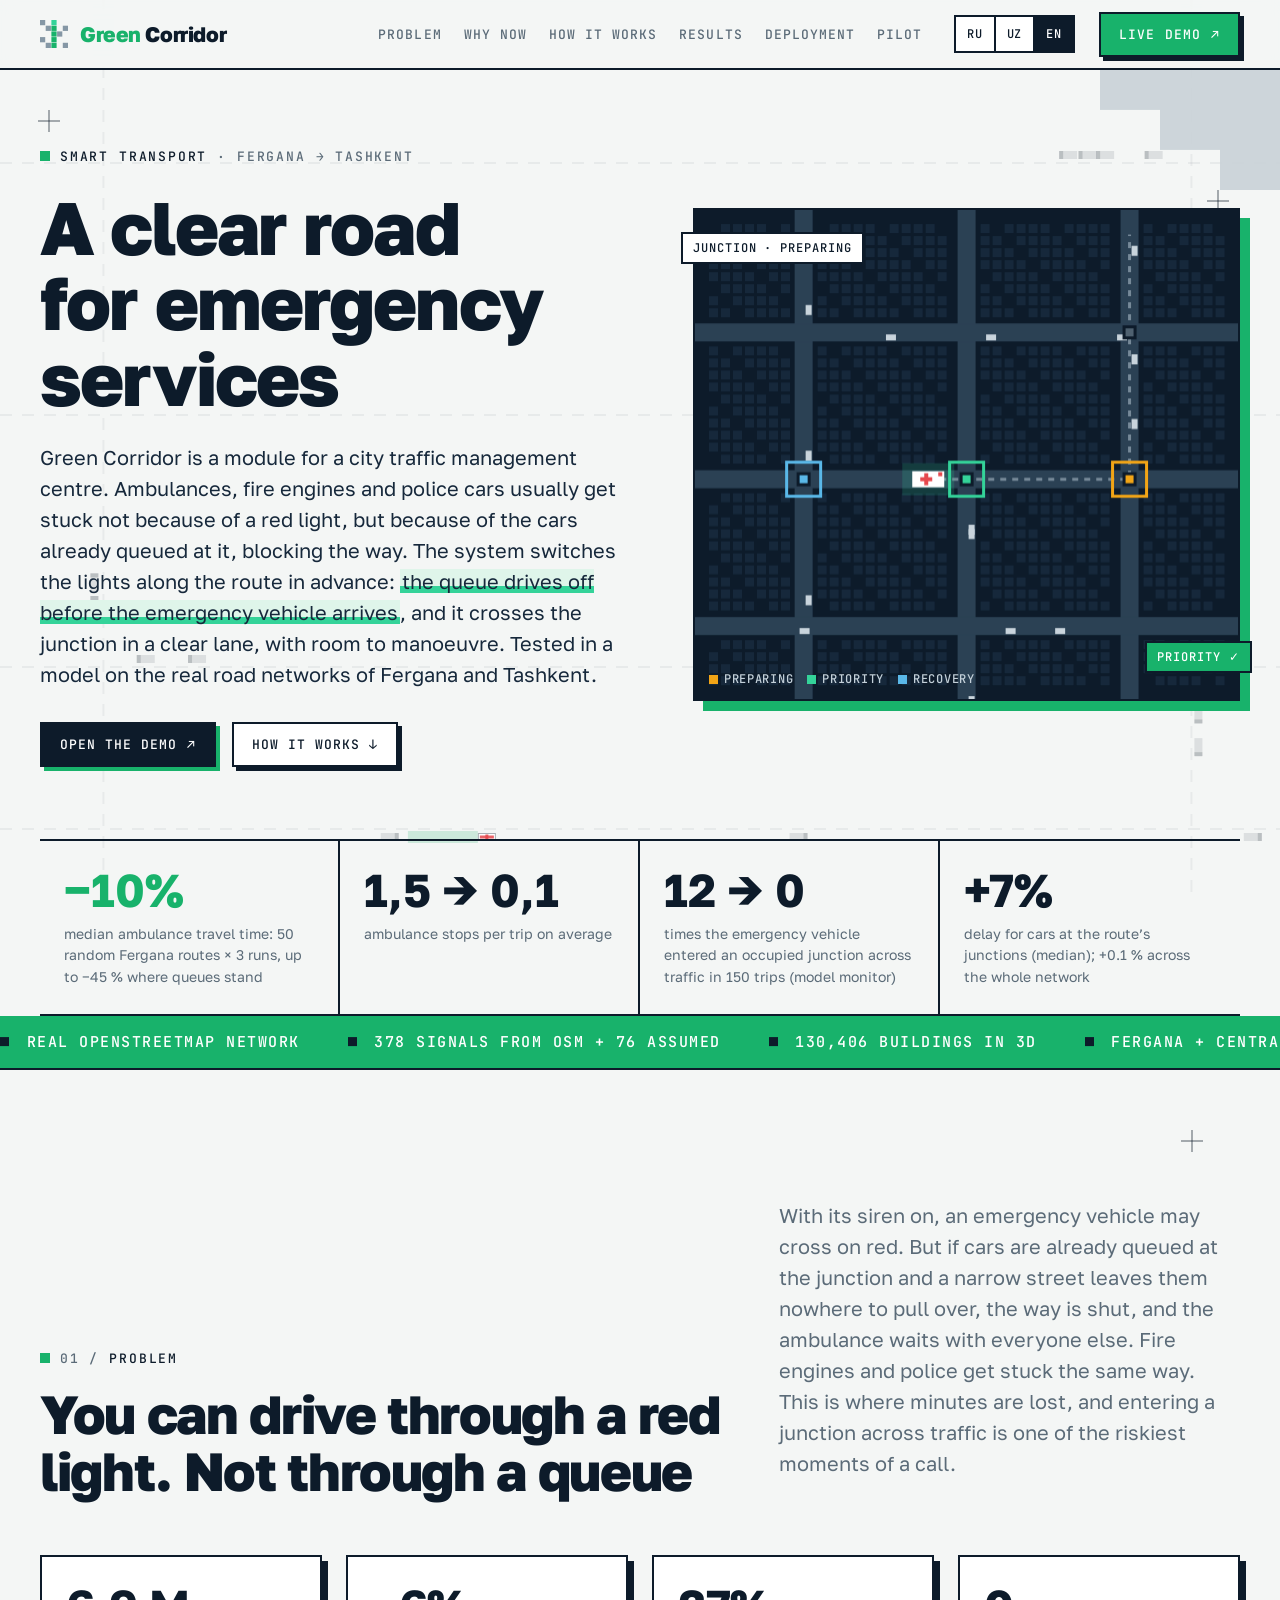
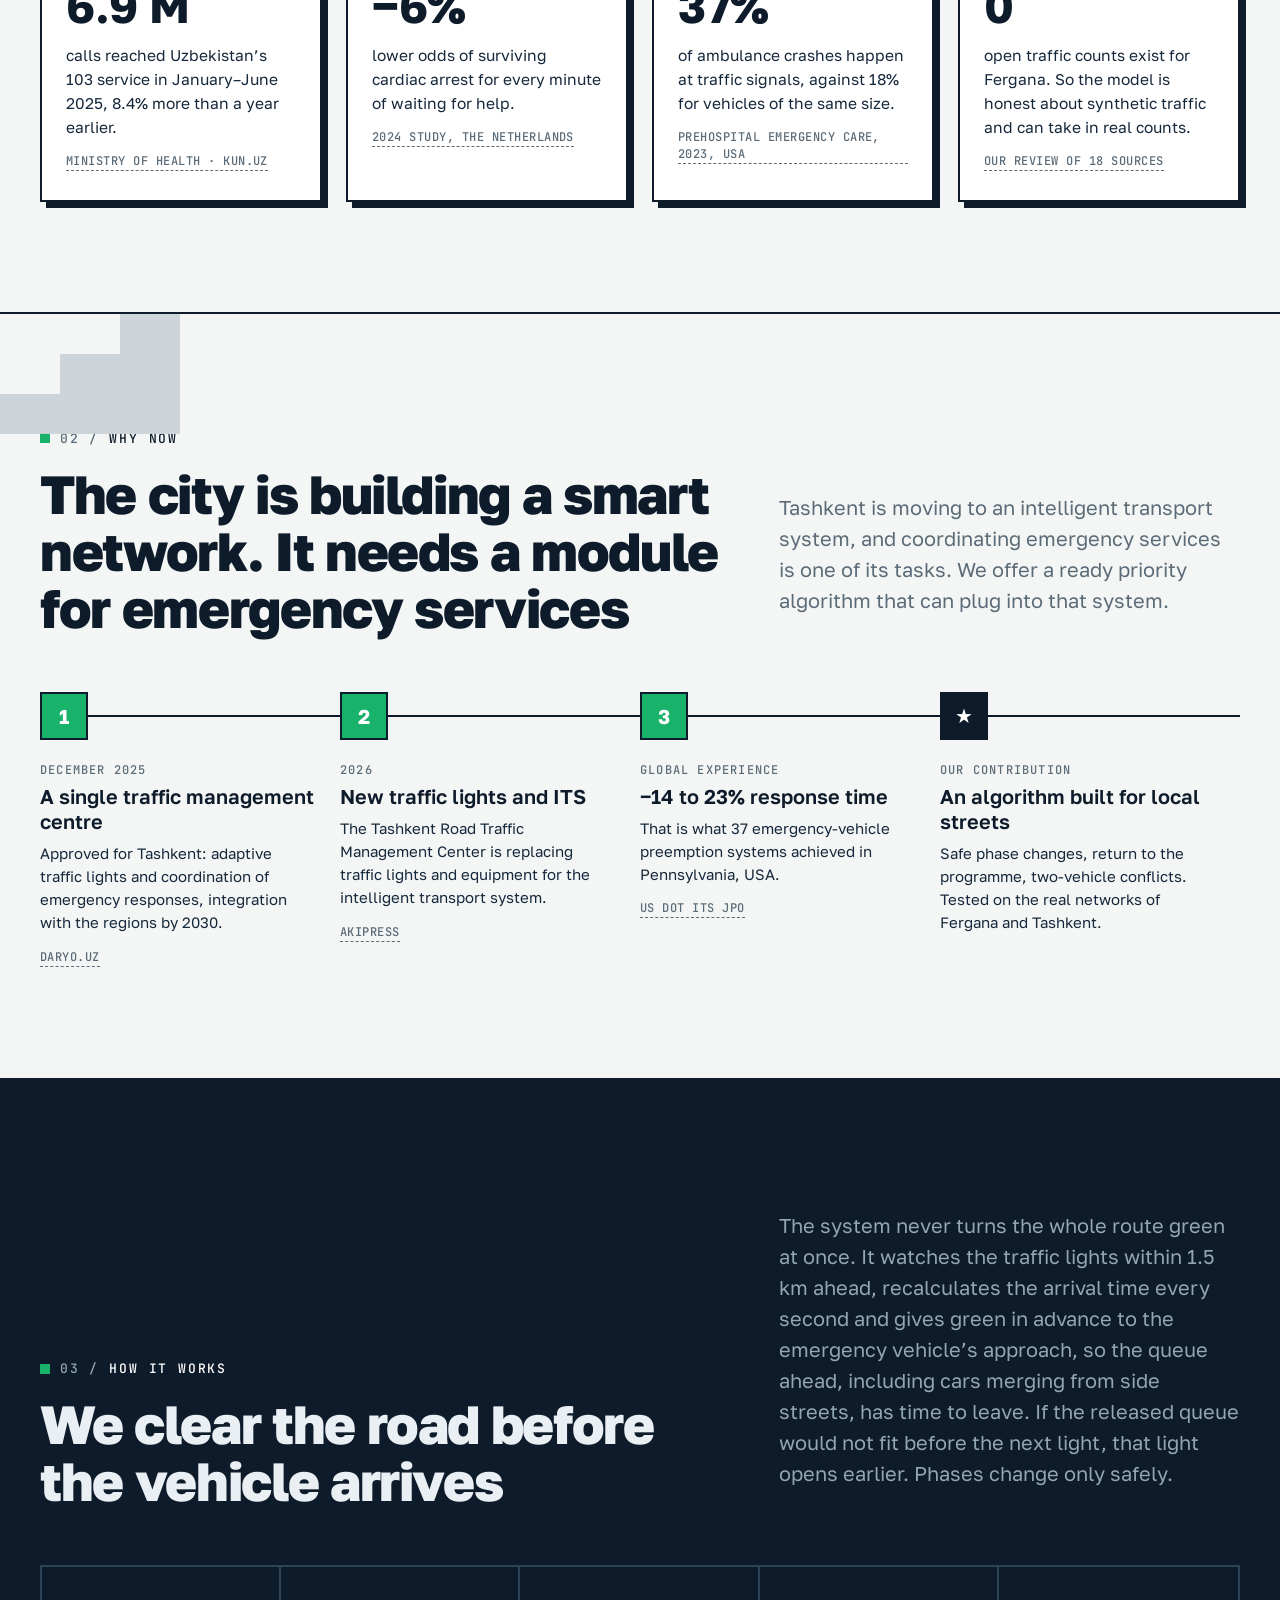
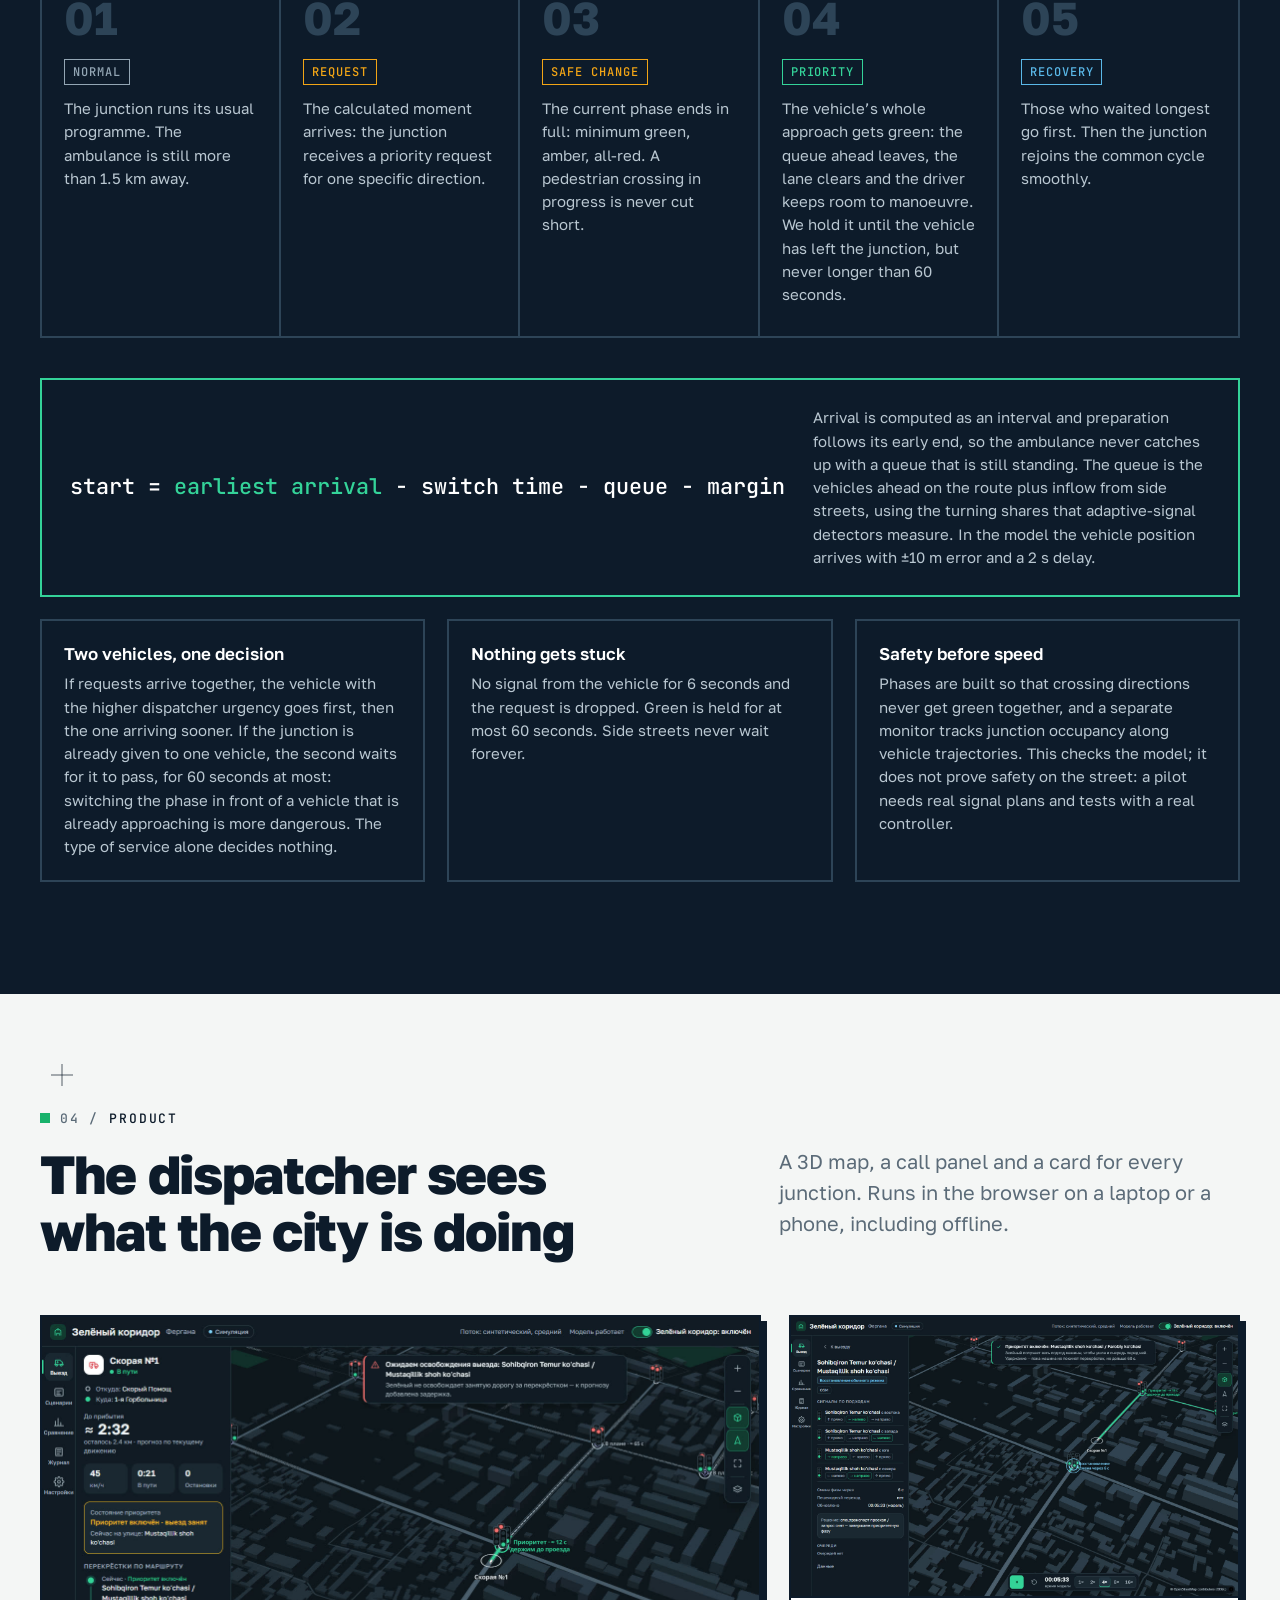
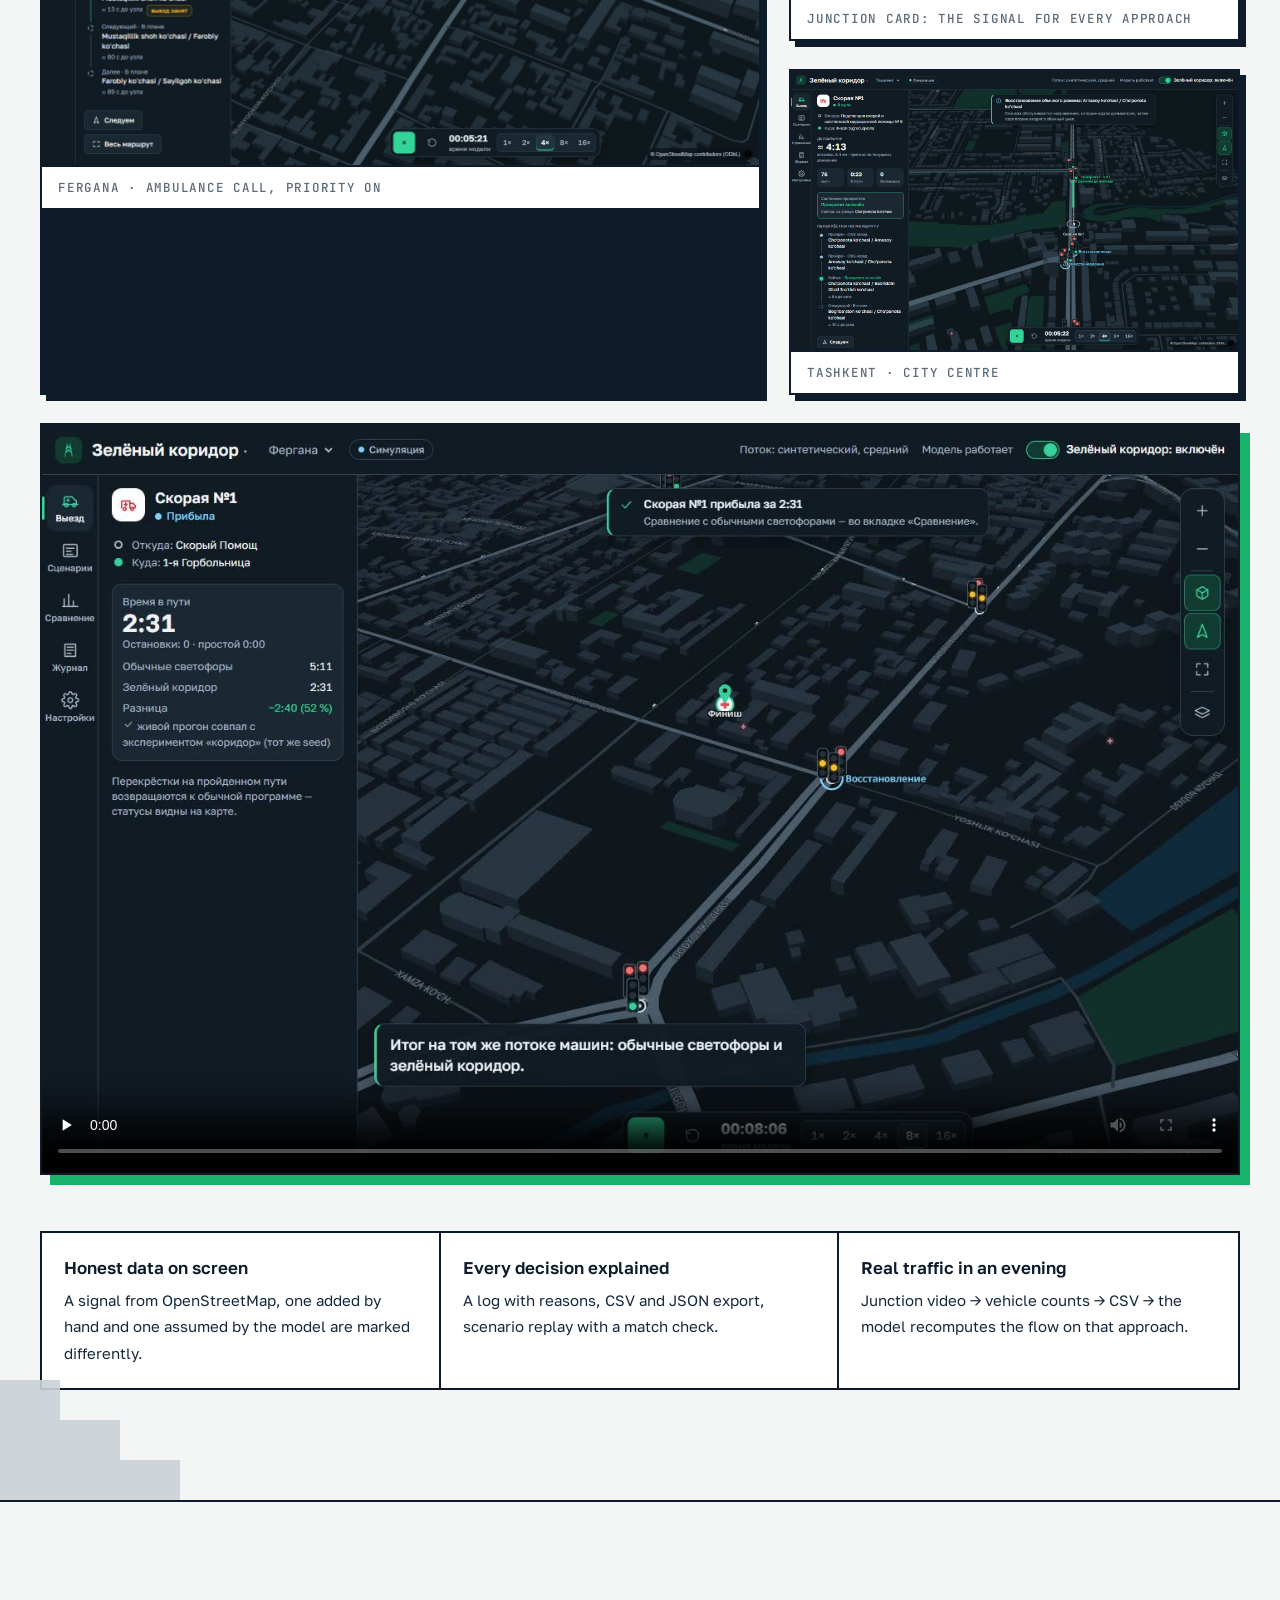
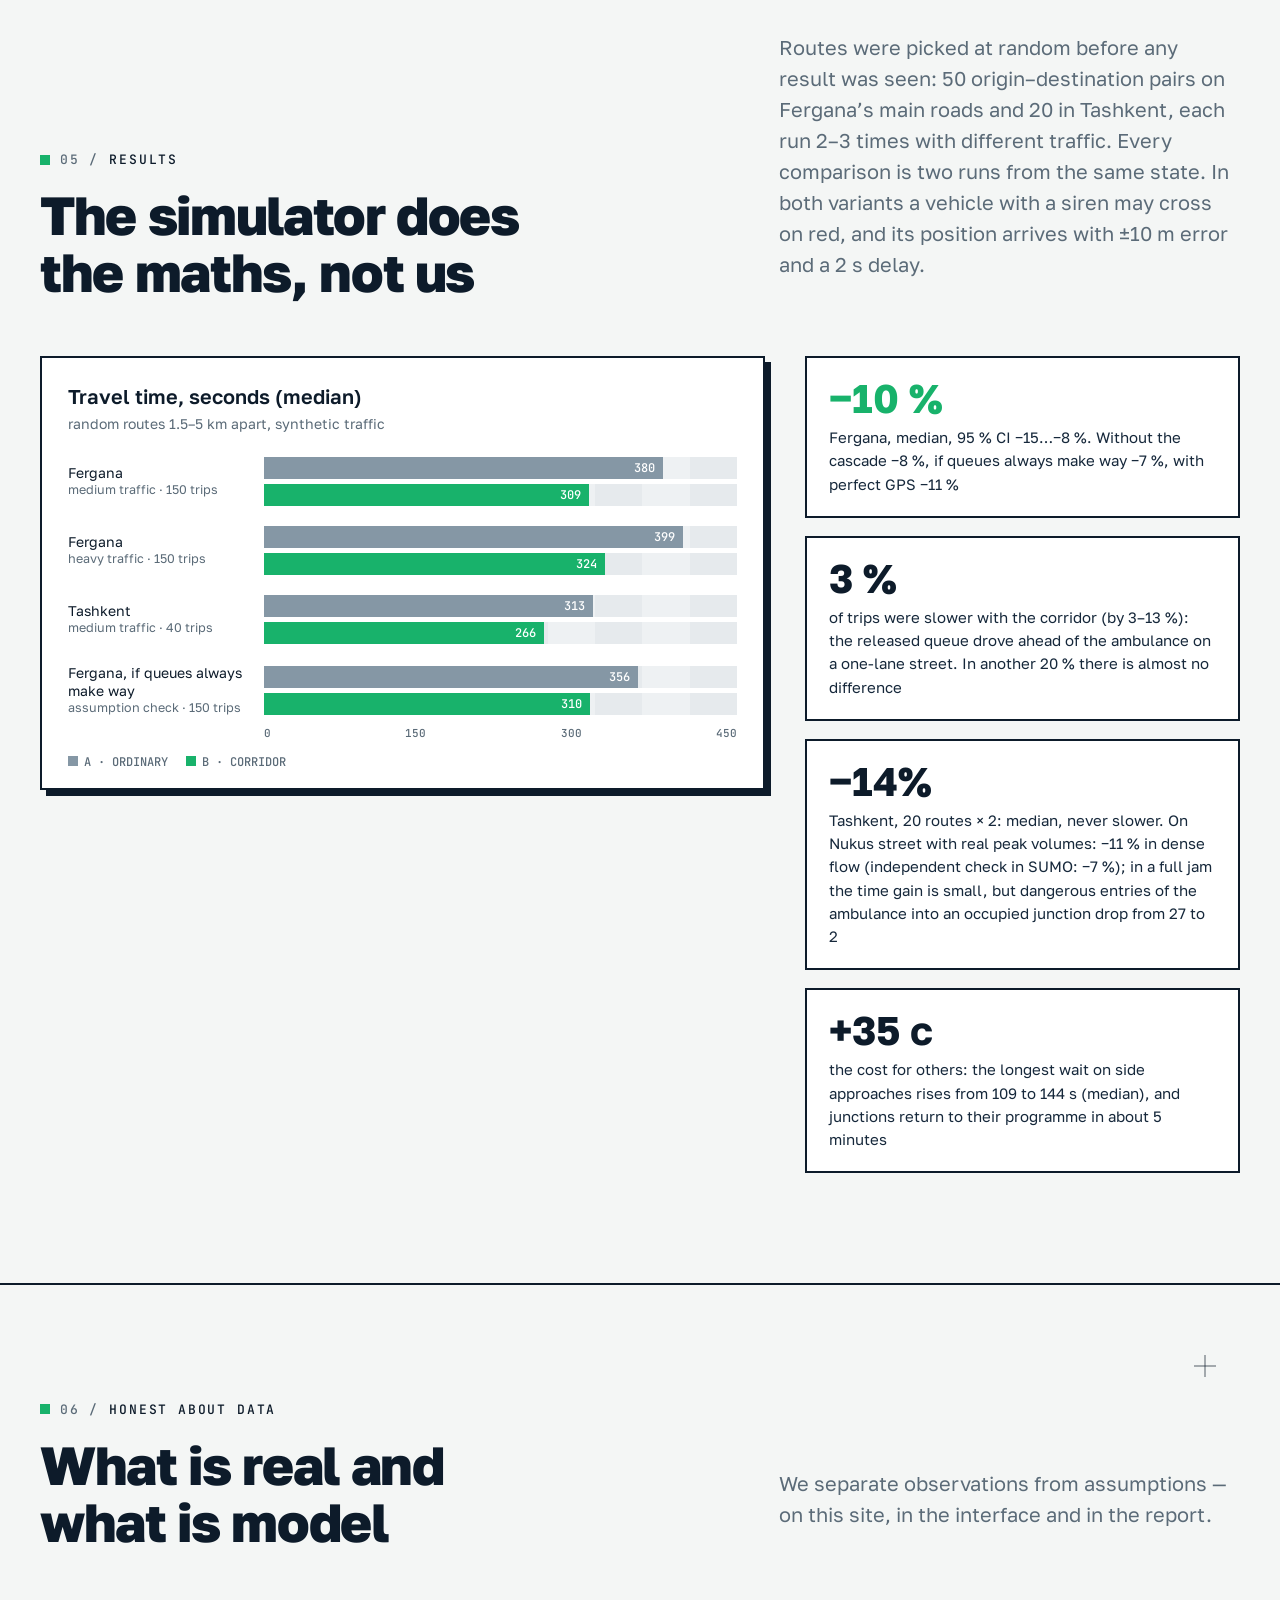
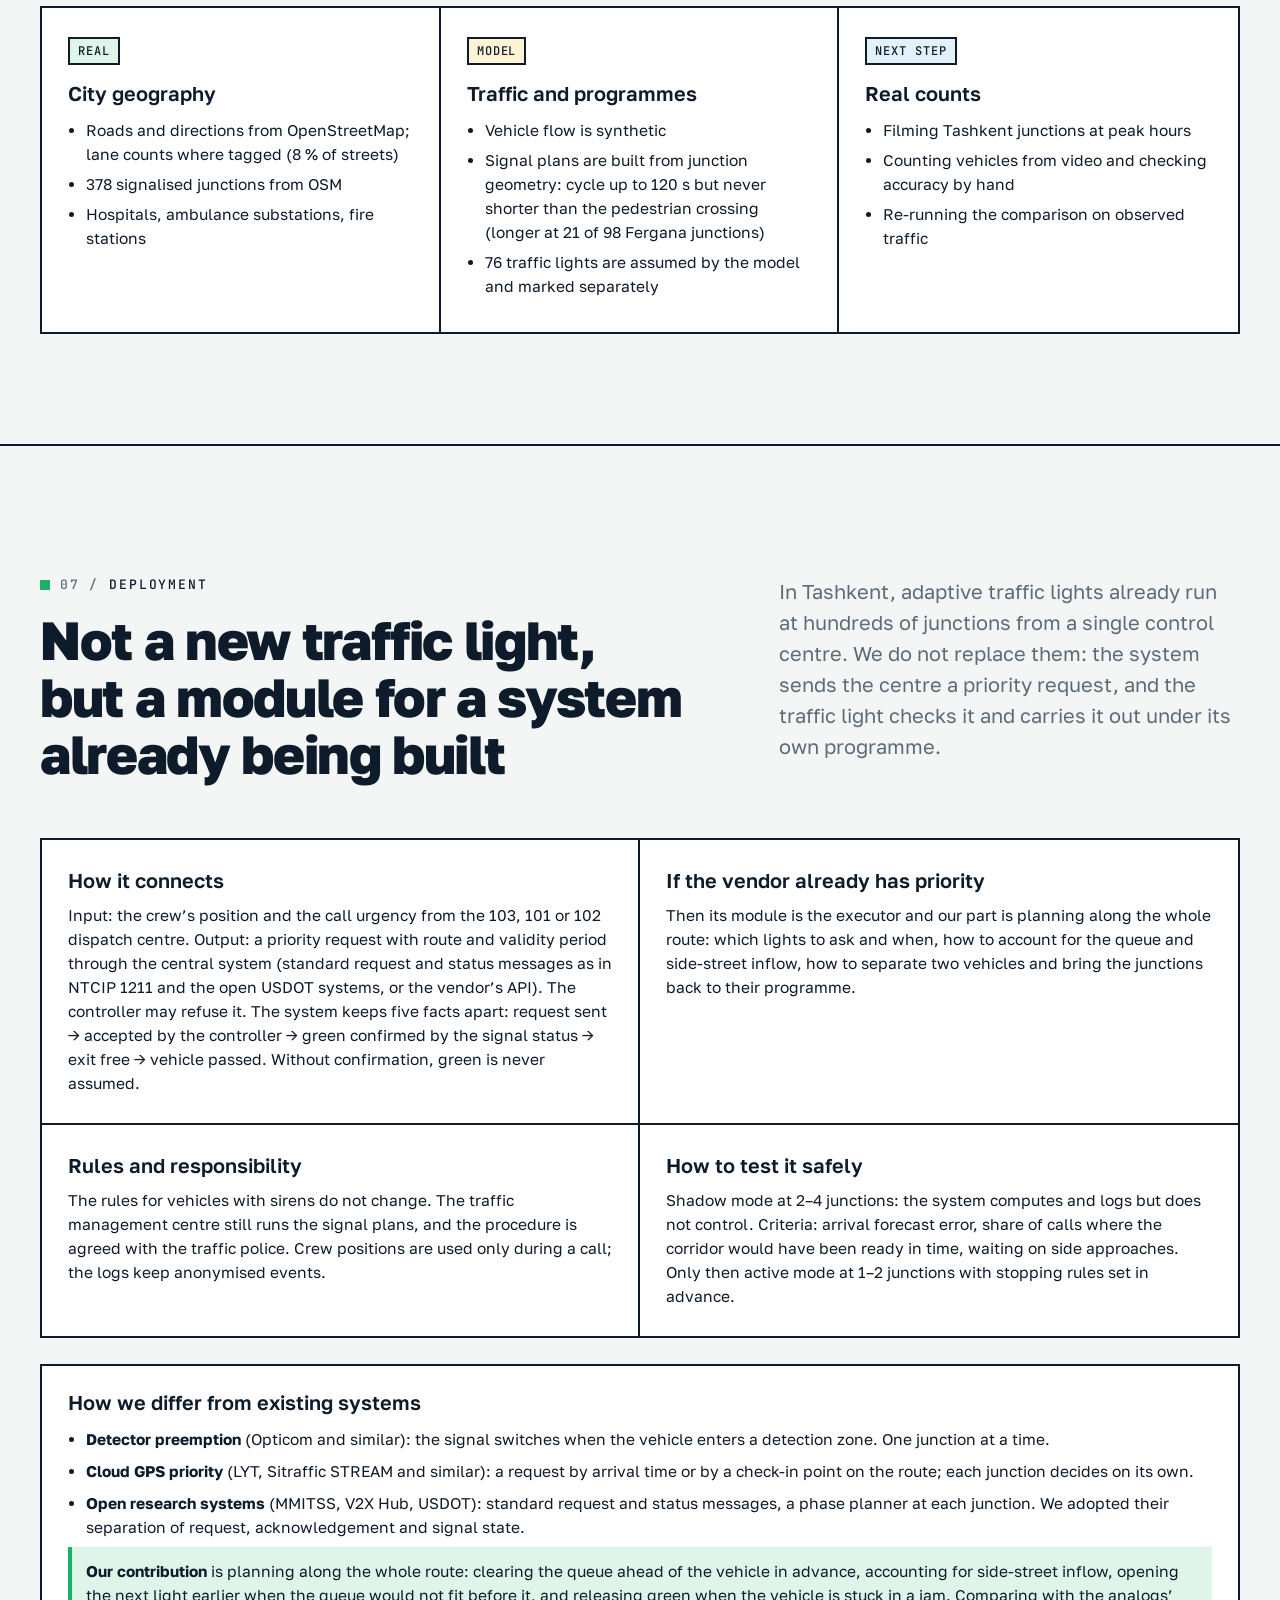
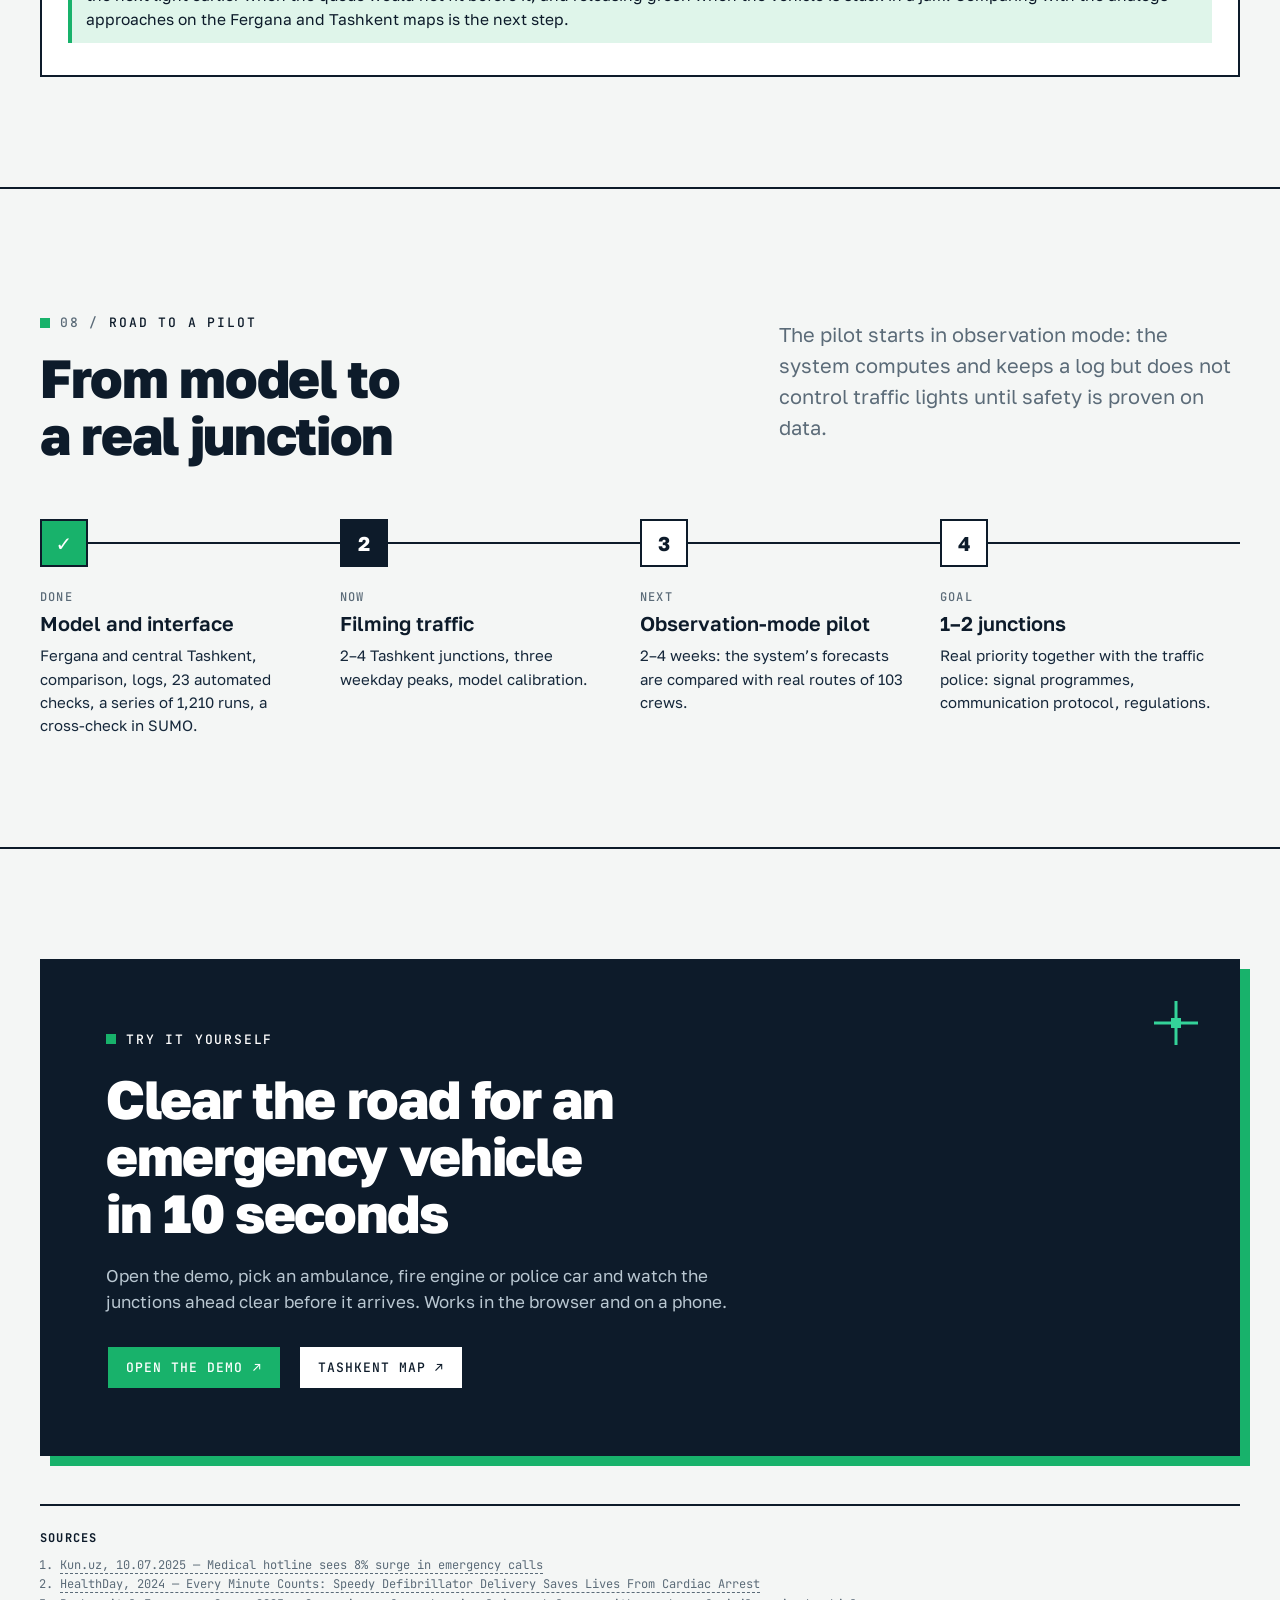
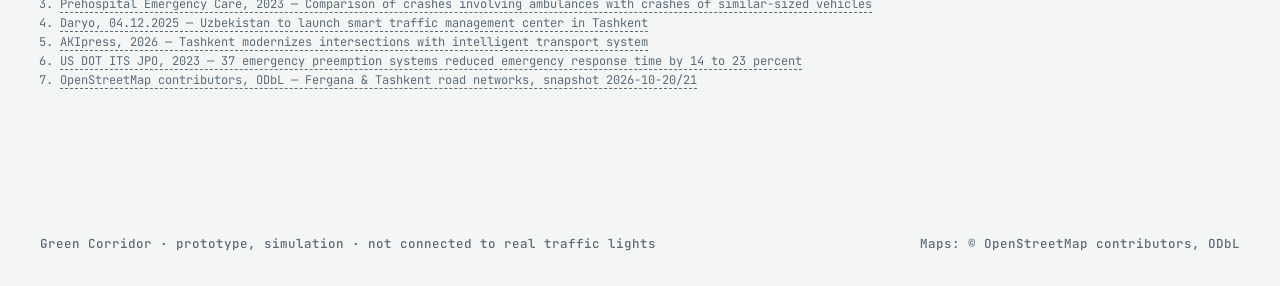
==== commit c7ff5bad: "Deploy demo 2026-10-28T07:51Z" ====
--- a/index.html
+++ b/index.html
@@ -4,10 +4,11 @@
 <meta charset="utf-8">
 <meta name="viewport" content="width=device-width, initial-scale=1, viewport-fit=cover">
 <title>Зелёный коридор</title>
+<link rel="icon" href="favicon.svg" type="image/svg+xml">
 <meta name="description" content="Система приоритета для скорой и пожарных на светофорах. Модель на реальной дорожной сети Ферганы и Ташкента.">
 <link rel="preconnect" href="https://fonts.googleapis.com">
 <link rel="preconnect" href="https://fonts.gstatic.com" crossorigin>
-<link href="https://fonts.googleapis.com/css2?family=Pixelify+Sans:wght@500;700&family=Golos+Text:wght@400;500;600;700;800&family=JetBrains+Mono:wght@500&display=swap" rel="stylesheet">
+<link href="https://fonts.googleapis.com/css2?family=Golos+Text:wght@400;500;600;700;800&family=JetBrains+Mono:wght@500&display=swap" rel="stylesheet">
 <style>
 /* Layout: technical "hackathon-poster" grid — hard borders, offset shadows, numbered chapters, pixel display.
    Palette: navy ink, signal green, neutral greys. */
@@ -44,9 +45,9 @@
 /* header */
 header.top { position: sticky; top: 0; z-index: 20; background: rgba(244,246,245,.92); backdrop-filter: blur(8px); border-bottom: 2px solid var(--ink); }
 .top .wrap { display: flex; align-items: center; gap: 24px; height: 68px; }
-.logo { display: flex; align-items: center; gap: 10px; text-decoration: none; font: 700 22px/1 var(--display); letter-spacing: .02em; }
-.logo i { width: 30px; height: 30px; display: grid; grid-template-columns: repeat(3, 1fr); gap: 2px; padding: 3px; background: var(--ink); }
-.logo i b { background: #2b4154; } .logo i b.g { background: var(--green-2); }
+.logo { display: flex; align-items: center; gap: 12px; text-decoration: none; color: var(--ink); font: 800 21px/1 var(--head); letter-spacing: -.02em; }
+.logo svg { width: 28px; height: 28px; flex: none; }
+.logo b { color: var(--green); font-weight: 800; }
 nav.links { display: flex; gap: 22px; margin-left: auto; font: 500 13px var(--mono); text-transform: uppercase; letter-spacing: .08em; }
 nav.links a { text-decoration: none; color: var(--grey); } nav.links a:hover { color: var(--ink); }
 .btn { display: inline-flex; align-items: center; gap: 10px; padding: 12px 18px; border: 2px solid var(--ink); background: var(--card); color: var(--ink); text-decoration: none; font: 500 13px var(--mono); text-transform: uppercase; letter-spacing: .08em; box-shadow: 4px 4px 0 var(--ink); transition: transform .12s, box-shadow .12s; cursor: pointer; }
@@ -179,6 +180,13 @@
 .fact span { display: block; margin-top: 8px; font-size: 15px; color: var(--ink-2); }
 
 /* honesty */
+.analogs { margin-top: 26px; border: 2px solid var(--ink); background: var(--card); padding: 24px 26px; }
+.analogs h3 { margin: 0 0 12px; } .analogs ul { margin: 0; padding-left: 18px; font-size: 15.5px; } .analogs li { margin: 8px 0; }
+.analogs li.us { list-style: none; margin-left: -18px; padding: 12px 14px; background: #dff5ea; border-left: 4px solid var(--green); }
+.deploy { display: grid; grid-template-columns: repeat(2, 1fr); border: 2px solid var(--ink); background: var(--card); }
+.deploy > div { padding: 28px 26px; border-right: 2px solid var(--ink); border-bottom: 2px solid var(--ink); }
+.deploy > div:nth-child(2n) { border-right: 0; } .deploy > div:nth-last-child(-n+2) { border-bottom: 0; }
+.deploy h3 { margin: 0 0 10px; } .deploy p { margin: 0; font-size: 15.5px; }
 .truth { display: grid; grid-template-columns: repeat(3, 1fr); border: 2px solid var(--ink); background: var(--card); }
 .truth > div { padding: 28px 26px; border-right: 2px solid var(--ink); }
 .truth > div:last-child { border-right: 0; }
@@ -222,6 +230,7 @@
   .steps { grid-template-columns: minmax(0,1fr); }
   .step { border-right: 0; border-bottom: 2px solid #2d4457; } .step:last-child { border-bottom: 0; }
   .rules, .truth, .feat { grid-template-columns: minmax(0,1fr); }
+  .deploy { grid-template-columns: minmax(0,1fr); } .deploy > div { border-right: 0 !important; border-bottom: 2px solid var(--ink) !important; } .deploy > div:last-child { border-bottom: 0 !important; }
   .truth > div, .feat div { border-right: 0; border-bottom: 2px solid var(--ink); } .truth > div:last-child, .feat div:last-child { border-bottom: 0; }
   .road { grid-template-columns: repeat(2, 1fr); row-gap: 40px; } .road::before { display: none; }
   .stats { grid-template-columns: repeat(2, 1fr); } .stat:nth-child(2) { border-right: 0; } .stat:nth-child(-n+2) { border-bottom: 2px solid var(--ink); }
@@ -241,9 +250,9 @@
 <body>
 <header class="top">
   <div class="wrap">
-    <a class="logo" href="#top" aria-label="Зелёный коридор"><i aria-hidden="true"><b></b><b class="g"></b><b></b><b class="g"></b><b class="g"></b><b class="g"></b><b></b><b class="g"></b><b></b></i><span data-i="logo">ЗЕЛЁНЫЙ КОРИДОР</span></a>
+    <a class="logo" href="#top" aria-label="Зелёный коридор"><svg viewBox="0 0 59 59" aria-hidden="true"><rect x="0" y="0" width="11" height="11" fill="#8597a5"/><rect x="12" y="12" width="11" height="11" fill="#8597a5"/><rect x="0" y="36" width="11" height="11" fill="#8597a5"/><rect x="12" y="48" width="11" height="11" fill="#8597a5"/><rect x="48" y="12" width="11" height="11" fill="#8597a5"/><rect x="36" y="24" width="11" height="11" fill="#8597a5"/><rect x="48" y="48" width="11" height="11" fill="#8597a5"/><rect x="24" y="0" width="11" height="11" fill="#34d399"/><rect x="24" y="12" width="11" height="11" fill="#18b26b"/><rect x="24" y="24" width="11" height="11" fill="#18b26b"/><rect x="24" y="36" width="11" height="11" fill="#18b26b"/><rect x="24" y="48" width="11" height="11" fill="#18b26b"/></svg><span data-i="logo"><b>Зелёный</b> коридор</span></a>
     <nav class="links" aria-label="Разделы">
-      <a href="#problem" data-i="n1">Проблема</a><a href="#now" data-i="n2">Почему сейчас</a><a href="#how" data-i="n3">Как работает</a><a href="#results" data-i="n4">Результаты</a><a href="#pilot" data-i="n5">Пилот</a>
+      <a href="#problem" data-i="n1">Проблема</a><a href="#now" data-i="n2">Почему сейчас</a><a href="#how" data-i="n3">Как работает</a><a href="#results" data-i="n4">Результаты</a><a href="#deploy" data-i="n6">Внедрение</a><a href="#pilot" data-i="n5">Пилот</a>
     </nav>
     <div class="lang" role="group" aria-label="Язык / Til / Language"><button data-l="ru">RU</button><button data-l="uz">UZ</button><button data-l="en">EN</button></div>
     <a class="btn go" href="app/" target="_blank" rel="noopener" data-i="cta">Демо<span> онлайн</span> ↗</a>
@@ -274,17 +283,17 @@
       </div>
     </div>
     <div class="stats reveal">
-      <div class="stat"><b class="g num">−46%</b><span data-i="s1">время в пути скорой: 2,7 км по Фергане, средний поток, 10 прогонов</span></div>
-      <div class="stat"><b class="num">2,4 → 0</b><span data-i="s2">остановок скорой на маршруте</span></div>
-      <div class="stat"><b class="num">0</b><span data-i="s3">случаев, когда конфликтующие направления получили зелёный вместе</span></div>
-      <div class="stat"><b class="num">≤1,4%</b><span data-i="s4">дополнительная задержка для остальных машин</span></div>
+      <div class="stat"><b class="g num">−10%</b><span data-i="s1">медиана времени в пути скорой: 50 случайных маршрутов Ферганы × 3 прогона, до −45 % там, где стоят очереди</span></div>
+      <div class="stat"><b class="num">1,5 → 0,1</b><span data-i="s2">остановок скорой на маршруте в среднем</span></div>
+      <div class="stat"><b class="num">12 → 0</b><span data-i="s3">въездов спецавто в занятый перекрёсток поперёк потока на 150 поездках (модельный монитор)</span></div>
+      <div class="stat"><b class="num">+7%</b><span data-i="s4">задержка машин у перекрёстков маршрута (медиана); по всей сети +0,1 %</span></div>
     </div>
   </div>
 </section>
 
 <div class="ticker" aria-hidden="true"><div>
-  <span data-i="k1">Реальная сеть OpenStreetMap</span><span data-i="k2">454 светофорных узла</span><span data-i="k3">130 406 зданий в 3D</span><span data-i="k4">Фергана + центр Ташкента</span><span data-i="k5">14 автоматических проверок</span><span data-i="k6">Скорая · пожарные · полиция</span>
-  <span data-i="k1">Реальная сеть OpenStreetMap</span><span data-i="k2">454 светофорных узла</span><span data-i="k3">130 406 зданий в 3D</span><span data-i="k4">Фергана + центр Ташкента</span><span data-i="k5">14 автоматических проверок</span><span data-i="k6">Скорая · пожарные · полиция</span>
+  <span data-i="k1">Реальная сеть OpenStreetMap</span><span data-i="k2">378 светофоров из OSM + 76 предполагаемых</span><span data-i="k3">130 406 зданий в 3D</span><span data-i="k4">Фергана + центр Ташкента</span><span data-i="k5">23 автоматические проверки</span><span data-i="k6">Скорая · пожарные · полиция</span>
+  <span data-i="k1">Реальная сеть OpenStreetMap</span><span data-i="k2">378 светофоров из OSM + 76 предполагаемых</span><span data-i="k3">130 406 зданий в 3D</span><span data-i="k4">Фергана + центр Ташкента</span><span data-i="k5">23 автоматические проверки</span><span data-i="k6">Скорая · пожарные · полиция</span>
 </div></div>
 
 <section id="problem">
@@ -292,7 +301,7 @@
   <div class="wrap">
     <div class="sec-head reveal">
       <div><div class="eyebrow" data-i="p_eb">01 / <b>Проблема</b></div><h2 data-i="p_h">Красный можно проехать. Стоящую очередь — нет</h2></div>
-      <p class="lead muted" data-i="p_lead">С сиреной экстренная машина вправе ехать на красный. Но если перед перекрёстком уже стоят машины, а на узкой улице им некуда прижаться, проезд закрыт — и скорая стоит вместе со всеми. Пожарные и полиция застревают так же. Здесь теряются минуты и случается больше всего аварий.</p>
+      <p class="lead muted" data-i="p_lead">С сиреной экстренная машина вправе ехать на красный. Но если перед перекрёстком уже стоят машины, а на узкой улице им некуда прижаться, проезд закрыт — и скорая стоит вместе со всеми. Пожарные и полиция застревают так же. Здесь теряются минуты, а въезд на перекрёсток поперёк потока — один из самых опасных моментов выезда.</p>
     </div>
     <div class="cards">
       <article class="card reveal"><div class="big num" data-i="big1">6,9 млн</div><p data-i="c1">вызовов приняла служба 103 за январь–июнь 2025 года — на 8,4 % больше, чем годом раньше.</p><a class="src" href="https://kun.uz/en/news/2025/07/10/medical-hotline-sees-8-surge-in-emergency-calls" target="_blank" rel="noopener" data-i="c1s">Минздрав РУз · kun.uz</a></article>
@@ -313,7 +322,7 @@
     <div class="road">
       <div class="ms done reveal"><div class="dot">1</div><div class="when" data-i="w1t">Декабрь 2025</div><h3 data-i="w1h">Единый центр управления движением</h3><p data-i="w1p">Утверждён для Ташкента: адаптивные светофоры и координация экстренных служб, интеграция с регионами до 2030 года.</p><a class="src" href="https://daryo.uz/en/2025/12/04/uzbekistan-to-launch-smart-traffic-management-center-in-tashkent/" target="_blank" rel="noopener">daryo.uz</a></div>
       <div class="ms done reveal"><div class="dot">2</div><div class="when" data-i="w2t">2026</div><h3 data-i="w2h">Новые светофоры и ИТС</h3><p data-i="w2p">Центр организации дорожного движения Ташкента меняет светофоры и оборудование под интеллектуальную транспортную систему.</p><a class="src" href="https://akipress.com/news:890527" target="_blank" rel="noopener">AKIpress</a></div>
-      <div class="ms done reveal"><div class="dot">3</div><div class="when" data-i="w3t">Мировой опыт</div><h3 data-i="w3h">−14…23 % времени реагирования</h3><p data-i="w3p">Так сработал приоритет для экстренных машин на 37 перекрёстках в Пенсильвании (США).</p><a class="src" href="https://www.itskrs.its.dot.gov/2023-b01807" target="_blank" rel="noopener">US DOT ITS JPO</a></div>
+      <div class="ms done reveal"><div class="dot">3</div><div class="when" data-i="w3t">Мировой опыт</div><h3 data-i="w3h">−14…23 % времени реагирования</h3><p data-i="w3p">Так сработали 37 систем приоритета для экстренных машин в Пенсильвании (США).</p><a class="src" href="https://www.itskrs.its.dot.gov/2023-b01807" target="_blank" rel="noopener">US DOT ITS JPO</a></div>
       <div class="ms now reveal"><div class="dot">★</div><div class="when" data-i="w4t">Наш вклад</div><h3 data-i="w4h">Алгоритм под местные улицы</h3><p data-i="w4p">Безопасные переходы фаз, возврат к программе, работа с двумя машинами. Проверено на реальных сетях Ферганы и Ташкента.</p></div>
     </div>
   </div>
@@ -323,23 +332,23 @@
   <div class="wrap">
     <div class="sec-head reveal">
       <div><div class="eyebrow" data-i="m_eb">03 / <b>Как работает</b></div><h2 data-i="m_h">Освобождаем дорогу до того, как машина подъедет</h2></div>
-      <p class="lead muted" data-i="m_lead">Система не включает весь маршрут сразу. Она следит за тремя ближайшими светофорами, раз в секунду пересчитывает время прибытия и заранее даёт зелёный направлению, откуда идёт экстренная машина, чтобы очередь перед ней успела уехать. Фазы меняются только безопасно.</p>
+      <p class="lead muted" data-i="m_lead">Система не включает весь маршрут сразу. Она смотрит на светофоры в пределах 1,5 км впереди, раз в секунду пересчитывает время прибытия и заранее даёт зелёный направлению экстренной машины — чтобы очередь перед ней, вместе с машинами, вливающимися с боковых улиц, успела уехать. Если выпущенная очередь не поместится до следующего светофора, следующий открывается раньше. Фазы меняются только безопасно.</p>
     </div>
     <div class="steps">
-      <div class="step reveal"><div class="n">01</div><span class="st" style="color:#93a6b4" data-i="st1">ОБЫЧНЫЙ РЕЖИМ</span><p data-i="sp1">Перекрёсток работает по своей программе. Скорая ещё в 900 м.</p></div>
+      <div class="step reveal"><div class="n">01</div><span class="st" style="color:#93a6b4" data-i="st1">ОБЫЧНЫЙ РЕЖИМ</span><p data-i="sp1">Перекрёсток работает по своей программе. Скорая ещё дальше 1,5 км.</p></div>
       <div class="step reveal"><div class="n">02</div><span class="st" style="color:#f2a516" data-i="st2">ЗАПРОС</span><p data-i="sp2">Наступил расчётный момент: перекрёсток получает запрос приоритета для одного конкретного направления.</p></div>
       <div class="step reveal"><div class="n">03</div><span class="st" style="color:#f2a516" data-i="st3">БЕЗОПАСНЫЙ ПЕРЕХОД</span><p data-i="sp3">Текущая фаза завершается полностью: минимальный зелёный, жёлтый, «все красные». Начатый пешеходный переход не обрывается.</p></div>
-      <div class="step reveal"><div class="n">04</div><span class="st" style="color:#34d399" data-i="st4">ПРИОРИТЕТ</span><p data-i="sp4">Зелёный получает весь подход машины: очередь впереди уезжает, полоса свободна, у водителя остаётся место для манёвра. Держим, пока машина не покинет перекрёсток.</p></div>
+      <div class="step reveal"><div class="n">04</div><span class="st" style="color:#34d399" data-i="st4">ПРИОРИТЕТ</span><p data-i="sp4">Зелёный получает весь подход машины: очередь впереди уезжает, полоса свободна, у водителя остаётся место для манёвра. Держим, пока машина не покинет перекрёсток, но не дольше 60 секунд.</p></div>
       <div class="step reveal"><div class="n">05</div><span class="st" style="color:#5ab8e8" data-i="st5">ВОССТАНОВЛЕНИЕ</span><p data-i="sp5">Первыми едут те, кто ждал дольше. Затем перекрёсток плавно возвращается в общий цикл.</p></div>
     </div>
     <div class="formula reveal">
-      <code data-i="fx">старт = <em>ETA</em> − переключение − очередь − запас</code>
-      <p data-i="fxp">Время прибытия считается по фактическому движению машины и скорости потока впереди. Если дорога за перекрёстком занята, система это видит и добавляет задержку в прогноз.</p>
+      <code data-i="fx">старт = <em>самое раннее прибытие</em> − переключение − очередь − запас</code>
+      <p data-i="fxp">Прибытие считается интервалом, а подготовка идёт по его раннему краю, чтобы скорая не догнала ещё стоящую очередь. Очередь — это машины впереди на маршруте плюс приток с боковых улиц по долям поворотов, которые меряют детекторы адаптивных светофоров. Координаты машины в модели приходят с ошибкой ±10 м и задержкой 2 с.</p>
     </div>
     <div class="rules">
-      <div class="rule reveal"><h3 data-i="r1h">Две машины — одно решение</h3><p data-i="r1p">Если запросы конфликтуют, первой проезжает машина с более высокой срочностью от диспетчера, затем — та, что приедет раньше. Тип службы сам по себе ничего не решает.</p></div>
+      <div class="rule reveal"><h3 data-i="r1h">Две машины — одно решение</h3><p data-i="r1p">Если запросы приходят одновременно, первой едет машина с более высокой срочностью от диспетчера, затем — та, что приедет раньше. Если перекрёсток уже отдан одной машине, вторая ждёт её проезда, но не дольше 60 секунд: переключать фазу перед машиной, которая уже подъезжает, опаснее. Тип службы сам по себе ничего не решает.</p></div>
       <div class="rule reveal"><h3 data-i="r2h">Ничего не зависает</h3><p data-i="r2p">Нет сигнала от машины 6 секунд — запрос снимается. Зелёный держится не дольше 60 секунд. Боковые улицы не ждут бесконечно.</p></div>
-      <div class="rule reveal"><h3 data-i="r3h">Безопасность прежде скорости</h3><p data-i="r3p">Конфликтующие направления никогда не получают зелёный одновременно. Это проверяется на каждом шаге модели.</p></div>
+      <div class="rule reveal"><h3 data-i="r3h">Безопасность прежде скорости</h3><p data-i="r3p">Фазы строятся так, что пересекающиеся направления не получают зелёный вместе, а отдельный монитор следит за занятостью перекрёстка по траекториям машин. Это проверка модели, а не доказательство безопасности на улице: для пилота нужны реальные программы светофоров и испытания с настоящим контроллером.</p></div>
     </div>
   </div>
 </section>
@@ -372,25 +381,26 @@
   <div class="wrap">
     <div class="sec-head reveal">
       <div><div class="eyebrow" data-i="x_eb">05 / <b>Результаты</b></div><h2 data-i="x_h">Цифры считает симулятор, а&nbsp;не&nbsp;мы</h2></div>
-      <p class="lead muted" data-i="x_lead">Каждое сравнение — два прогона из одного и того же состояния: тот же поток, маршрут и момент выезда. А — обычные светофоры, Б — зелёный коридор. В обоих вариантах машина с сиреной вправе ехать на красный. Разница только в том, свободна ли перед ней дорога.</p>
+      <p class="lead muted" data-i="x_lead">Маршруты выбраны случайно до получения результатов: 50 пар «откуда—куда» по магистралям Ферганы и 20 по Ташкенту, у каждой 2–3 прогона с разным потоком. Каждое сравнение — два прогона из одного и того же состояния. В обоих вариантах машина с сиреной вправе ехать на красный, а её координаты приходят с ошибкой ±10 м и задержкой 2 с.</p>
     </div>
     <div class="res">
       <div class="chart reveal" id="chart">
-        <h3 data-i="ch">Время в пути, секунды (среднее)</h3>
-        <div class="muted" style="font-size:14px" data-i="chs">Фергана, синтетический поток, 5–10 прогонов на сценарий</div>
+        <h3 data-i="ch">Время в пути, секунды (медиана)</h3>
+        <div class="muted" style="font-size:14px" data-i="chs">случайные маршруты 1,5–5 км по прямой, синтетический поток</div>
         <div class="bars">
-          <div class="bar-row"><div class="lbl" data-i="b1">Скорая, 2,7 км<small>низкий поток</small></div><div class="pair"><div class="bar a"><i data-v="232">232</i></div><div class="bar b"><i data-v="160">160</i></div></div></div>
-          <div class="bar-row"><div class="lbl" data-i="b2">Скорая, 2,7 км<small>средний поток</small></div><div class="pair"><div class="bar a"><i data-v="285">285</i></div><div class="bar b"><i data-v="154">154</i></div></div></div>
-          <div class="bar-row"><div class="lbl" data-i="b3">Скорая, 2,7 км<small>высокий поток</small></div><div class="pair"><div class="bar a"><i data-v="305">305</i></div><div class="bar b"><i data-v="203">203</i></div></div></div>
-          <div class="bar-row"><div class="lbl" data-i="b4">Пожарная, 1,4 км<small>две машины, общий перекрёсток</small></div><div class="pair"><div class="bar a"><i data-v="133">133</i></div><div class="bar b"><i data-v="88">88</i></div></div></div>
+          <div class="bar-row"><div class="lbl" data-i="b1">Фергана<small>средний поток · 150 поездок</small></div><div class="pair"><div class="bar a"><i data-v="380">380</i></div><div class="bar b"><i data-v="309">309</i></div></div></div>
+          <div class="bar-row"><div class="lbl" data-i="b2">Фергана<small>высокий поток · 150 поездок</small></div><div class="pair"><div class="bar a"><i data-v="399">399</i></div><div class="bar b"><i data-v="324">324</i></div></div></div>
+          <div class="bar-row"><div class="lbl" data-i="b3">Ташкент<small>средний поток · 40 поездок</small></div><div class="pair"><div class="bar a"><i data-v="313">313</i></div><div class="bar b"><i data-v="266">266</i></div></div></div>
+          <div class="bar-row"><div class="lbl" data-i="b4">Фергана, если очередь всегда расступается<small>проверка допущения · 150 поездок</small></div><div class="pair"><div class="bar a"><i data-v="356">356</i></div><div class="bar b"><i data-v="310">310</i></div></div></div>
         </div>
-        <div class="axis num" aria-hidden="true"><span>0</span><span>100</span><span>200</span><span>300</span></div>
+        <div class="axis num" aria-hidden="true"><span>0</span><span>150</span><span>300</span><span>450</span></div>
         <div class="key"><span data-i="ka"><i style="background:#8597a5"></i>А · обычные</span><span data-i="kb"><i style="background:#18b26b"></i>Б · коридор</span></div>
       </div>
       <div class="facts">
-        <div class="fact reveal"><b class="g num" data-i="q1b">35 из 35</b><span data-i="q1">пар прогонов в Фергане: с коридором скорая не была медленнее ни разу</span></div>
-        <div class="fact reveal"><b class="num">−30%</b><span data-i="q2">через весь город, 10,3 км: 868 → 609 с</span></div>
-        <div class="fact reveal"><b class="num">−15%</b><span data-i="q3">Ташкент, 6 км, 10 светофоров: 6:57 → 5:55. Широкие улицы помогают скорой и без коридора — точную цифру дадут замеры</span></div>
+        <div class="fact reveal"><b class="g num" data-i="q1b">−10 %</b><span data-i="q1">Фергана, медиана, 95 % ДИ −15…−8 %. Без каскада −8 %, если очередь всегда расступается −7 %, с идеальным GPS −11 %</span></div>
+        <div class="fact reveal"><b class="num">3 %</b><span data-i="q2">поездок, где с коридором скорая была медленнее (на 3–13 %): выпущенная очередь ехала перед ней по однополосной улице. Ещё в 20 % разницы почти нет</span></div>
+        <div class="fact reveal"><b class="num">−14%</b><span data-i="q3">Ташкент, 20 маршрутов × 2: медиана, медленнее не было ни разу. На улице Нукус с реальным пиковым потоком: −11 % в плотном потоке (независимая проверка в SUMO: −7 %), в полной пробке выигрыш по времени мал, но опасных въездов скорой в занятый перекрёсток 27 → 2</span></div>
+        <div class="fact reveal"><b class="num">+35 с</b><span data-i="q4">цена для остальных: самое долгое ожидание на боковых подходах растёт со 109 до 144 с (медиана), перекрёстки возвращаются в программу примерно за 5 минут</span></div>
       </div>
     </div>
   </div>
@@ -404,21 +414,45 @@
       <p class="lead muted" data-i="t_lead">Мы отделяем наблюдения от допущений — на этом сайте, в интерфейсе и в отчёте.</p>
     </div>
     <div class="truth reveal">
-      <div><span class="tg" style="background:#dff5ea" data-i="tr1">Реальное</span><h3 data-i="tr1h">География городов</h3><ul><li data-i="tr1a">Дороги, направления, полосы — OpenStreetMap</li><li data-i="tr1b">378 перекрёстков со светофорами из OSM</li><li data-i="tr1c">Больницы, подстанции скорой, пожарные части</li></ul></div>
-      <div><span class="tg" style="background:#fff3d6" data-i="tr2">Модель</span><h3 data-i="tr2h">Поток и программы</h3><ul><li data-i="tr2a">Поток машин синтетический</li><li data-i="tr2b">Программы светофоров строятся по геометрии перекрёстка</li><li data-i="tr2c">76 светофоров предположены моделью и помечены отдельно</li></ul></div>
+      <div><span class="tg" style="background:#dff5ea" data-i="tr1">Реальное</span><h3 data-i="tr1h">География городов</h3><ul><li data-i="tr1a">Дороги и направления — OpenStreetMap; число полос — там, где оно отмечено (8 % улиц)</li><li data-i="tr1b">378 перекрёстков со светофорами из OSM</li><li data-i="tr1c">Больницы, подстанции скорой, пожарные части</li></ul></div>
+      <div><span class="tg" style="background:#fff3d6" data-i="tr2">Модель</span><h3 data-i="tr2h">Поток и программы</h3><ul><li data-i="tr2a">Поток машин синтетический</li><li data-i="tr2b">Программы светофоров строятся по геометрии перекрёстка: цикл до 120 с, но не короче пешеходного перехода (на 21 из 98 перекрёстков Ферганы он длиннее)</li><li data-i="tr2c">76 светофоров предположены моделью и помечены отдельно</li></ul></div>
       <div><span class="tg" style="background:#e3f1fa" data-i="tr3">Следующий шаг</span><h3 data-i="tr3h">Реальные замеры</h3><ul><li data-i="tr3a">Съёмка перекрёстков Ташкента в часы пик</li><li data-i="tr3b">Подсчёт машин по видео с ручной проверкой точности</li><li data-i="tr3c">Пересчёт сравнения на наблюдаемом потоке</li></ul></div>
     </div>
   </div>
 </section>
 
+<section id="deploy">
+  <div class="wrap">
+    <div class="sec-head reveal">
+      <div><div class="eyebrow" data-i="dp_eb">07 / <b>Внедрение</b></div><h2 data-i="dp_h">Не новый светофор, а модуль для системы, которая уже строится</h2></div>
+      <p class="lead muted" data-i="dp_lead">В Ташкенте адаптивные светофоры уже стоят на сотнях перекрёстков и управляются из единого центра. Мы их не заменяем: система отправляет центру запрос приоритета, а светофор сам проверяет его и выполняет по своей программе.</p>
+    </div>
+    <div class="deploy reveal">
+      <div><h3 data-i="d1h">Как подключается</h3><p data-i="d1p">Вход — координаты бригады и срочность вызова от диспетчерской 103, 101 или 102. Выход — запрос приоритета с маршрутом и сроком действия через центральную систему (стандартные сообщения запроса и статуса, как в NTCIP 1211 и открытых системах USDOT, или API поставщика). Контроллер вправе отказать. Система различает пять фактов: запрос отправлен → принят контроллером → зелёный подтверждён сигналом → выезд свободен → машина проехала. Без подтверждения зелёный не считается включённым.</p></div>
+      <div><h3 data-i="d2h">Если у поставщика уже есть приоритет</h3><p data-i="d2p">Тогда его модуль — исполнитель, а наш вклад — планирование по всему маршруту: какие светофоры и когда просить, как учесть очередь и приток с боковых улиц, как развести две машины и вернуть перекрёстки в программу.</p></div>
+      <div><h3 data-i="d3h">Право и ответственность</h3><p data-i="d3p">Правила для машин со спецсигналами не меняются. Программами светофоров по-прежнему управляет центр организации движения, регламент согласуется с ГУБДД. Координаты бригад используются только во время выезда, в журналах остаются обезличенные события.</p></div>
+      <div><h3 data-i="d4h">Как проверить без риска</h3><p data-i="d4p">Теневой режим на 2–4 перекрёстках: система считает и пишет журнал, но не управляет. Критерии: ошибка прогноза прибытия, доля выездов, где коридор был бы готов вовремя, ожидание боковых направлений. Только после этого — активный режим на 1–2 узлах с заранее заданными правилами остановки.</p></div>
+    </div>
+    <div class="analogs reveal">
+      <h3 data-i="an_h">Чем мы отличаемся от существующих систем</h3>
+      <ul>
+        <li data-i="an1"><b>Приоритет по детектору</b> (Opticom и аналоги): светофор переключается, когда машина входит в зону обнаружения. Работает на одном перекрёстке за раз.</li>
+        <li data-i="an2"><b>Облачный приоритет по GPS</b> (LYT, Sitraffic STREAM и аналоги): запрос по времени прибытия или по точке регистрации на маршруте; каждый перекрёсток решает отдельно.</li>
+        <li data-i="an3"><b>Открытые исследовательские системы</b> (MMITSS, V2X Hub, USDOT): стандартные сообщения запроса и статуса, планировщик фаз у каждого перекрёстка. Мы взяли у них разделение «запрос — подтверждение — сигнал».</li>
+        <li class="us" data-i="an4"><b>Наш вклад</b> — планирование по всему маршруту: заранее расчищаем очередь перед машиной, учитываем приток с боковых улиц, открываем следующий светофор раньше, если очередь до него не поместится, и отпускаем зелёный, если машина застряла в пробке. Сравнение с подходами аналогов на картах Ферганы и Ташкента — следующий шаг.</li>
+      </ul>
+    </div>
+  </div>
+</section>
+
 <section id="pilot">
   <div class="wrap">
     <div class="sec-head reveal">
-      <div><div class="eyebrow" data-i="l_eb">07 / <b>Путь к пилоту</b></div><h2 data-i="l_h">От модели к настоящему перекрёстку</h2></div>
+      <div><div class="eyebrow" data-i="l_eb">08 / <b>Путь к пилоту</b></div><h2 data-i="l_h">От модели к настоящему перекрёстку</h2></div>
       <p class="lead muted" data-i="l_lead">Пилот начинается в режиме наблюдения: система считает и ведёт журнал, но не управляет светофорами, пока безопасность не доказана на данных.</p>
     </div>
     <div class="road">
-      <div class="ms done reveal"><div class="dot">✓</div><div class="when" data-i="l1t">Готово</div><h3 data-i="l1h">Модель и интерфейс</h3><p data-i="l1p">Фергана и центр Ташкента, сравнение, журналы, 14 автоматических проверок.</p></div>
+      <div class="ms done reveal"><div class="dot">✓</div><div class="when" data-i="l1t">Готово</div><h3 data-i="l1h">Модель и интерфейс</h3><p data-i="l1p">Фергана и центр Ташкента, сравнение, журналы, 23 автоматические проверки, серия из 1210 прогонов, проверка в SUMO.</p></div>
       <div class="ms now reveal"><div class="dot">2</div><div class="when" data-i="l2t">Сейчас</div><h3 data-i="l2h">Съёмка потока</h3><p data-i="l2p">2–4 перекрёстка Ташкента, три пика в будний день, калибровка модели.</p></div>
       <div class="ms reveal"><div class="dot">3</div><div class="when" data-i="l3t">Затем</div><h3 data-i="l3h">Пилот в режиме наблюдения</h3><p data-i="l3p">2–4 недели: прогнозы системы сравниваются с реальными маршрутами бригад 103.</p></div>
       <div class="ms reveal"><div class="dot">4</div><div class="when" data-i="l4t">Цель</div><h3 data-i="l4h">1–2 перекрёстка</h3><p data-i="l4p">Реальный приоритет вместе с ГУБДД: программы светофоров, протокол связи, регламент.</p></div>
@@ -515,7 +549,7 @@
 document.querySelectorAll('.reveal').forEach((el) => { if (el.getBoundingClientRect().top > innerHeight) { el.classList.add('pre'); io.observe(el); } });
 // bars drawn to one scale (max 320 s)
 const chart = document.getElementById('chart');
-new IntersectionObserver((es, o) => es.forEach((e) => { if (e.isIntersecting) { chart.querySelectorAll('.bar i').forEach((i) => { i.style.width = (100 * i.dataset.v / 320) + '%'; }); o.disconnect(); } }), { threshold: 0.3 }).observe(chart);
+new IntersectionObserver((es, o) => es.forEach((e) => { if (e.isIntersecting) { chart.querySelectorAll('.bar i').forEach((i) => { i.style.width = (100 * i.dataset.v / 450) + '%'; }); o.disconnect(); } }), { threshold: 0.3 }).observe(chart);
 
 // hero: pixel city — the light ahead of the ambulance prepares, turns green, then recovers
 const cv = document.getElementById('city'), ctx = cv.getContext('2d');
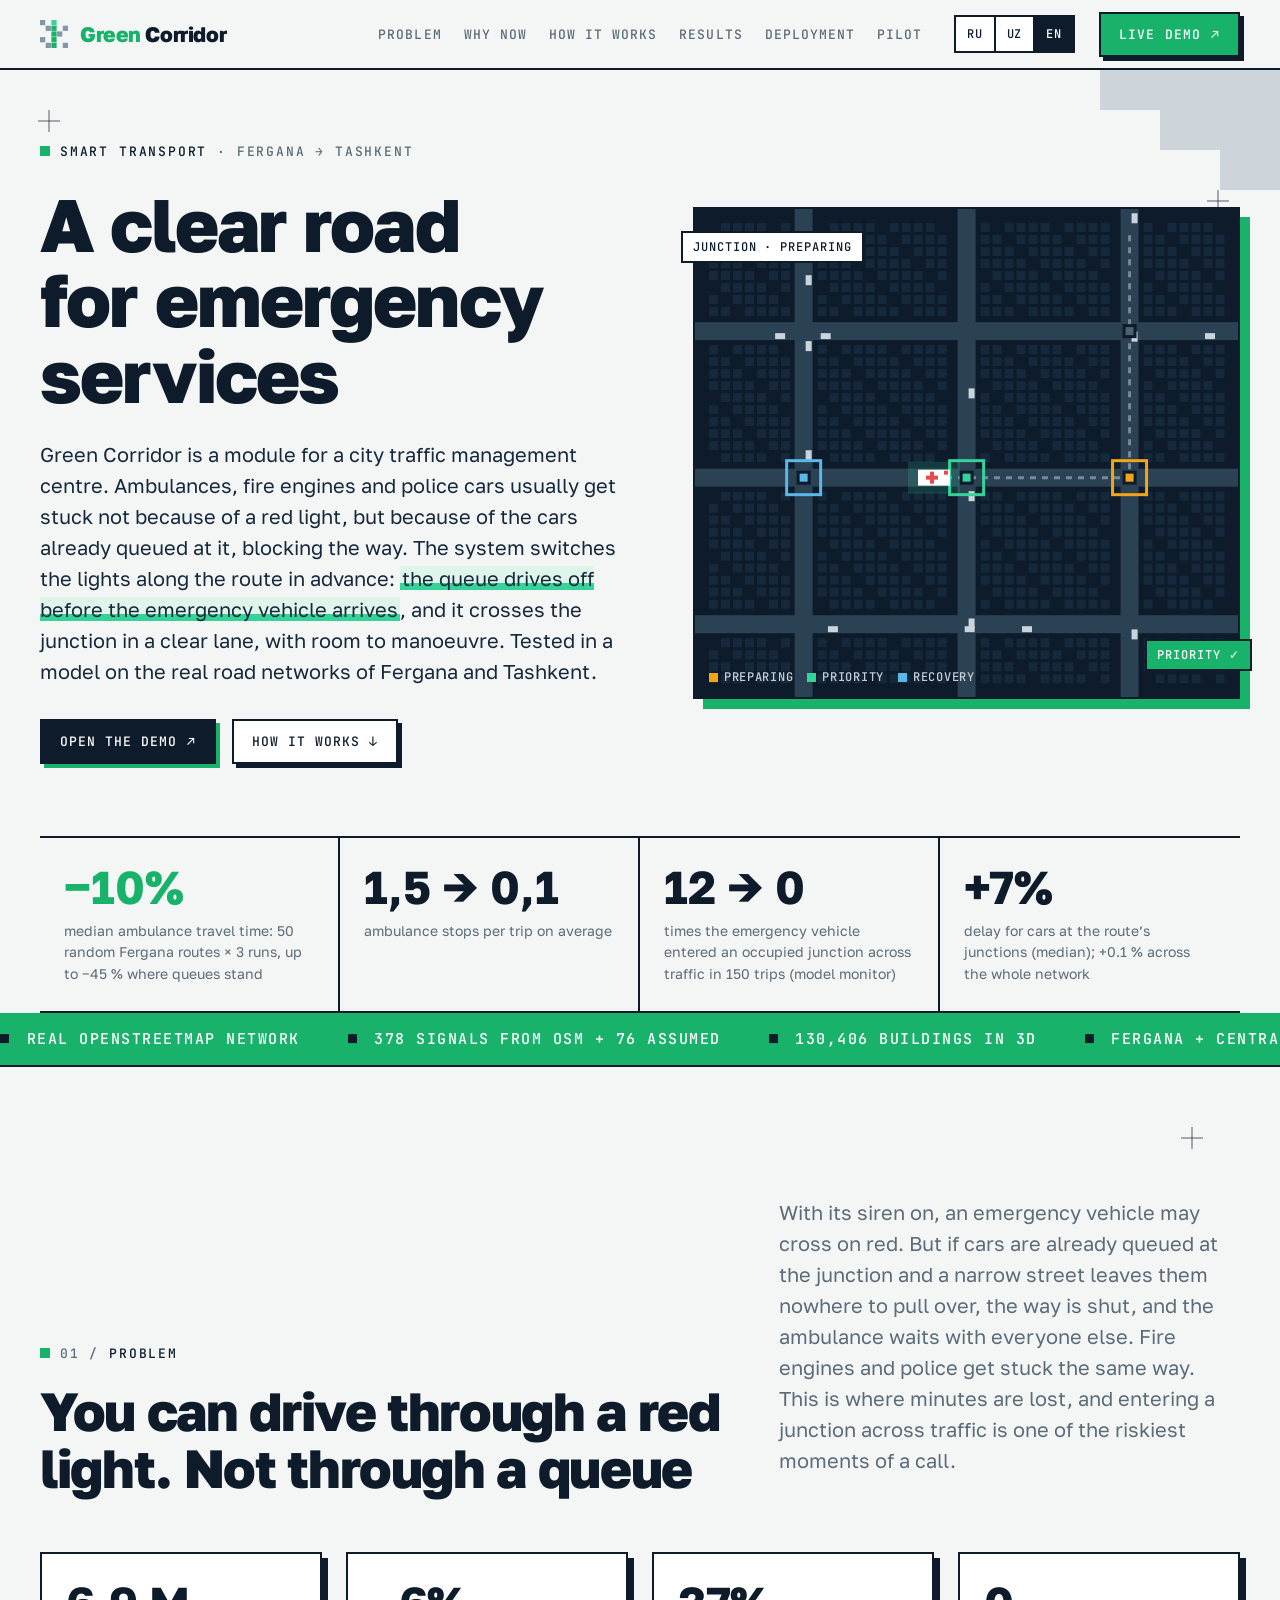
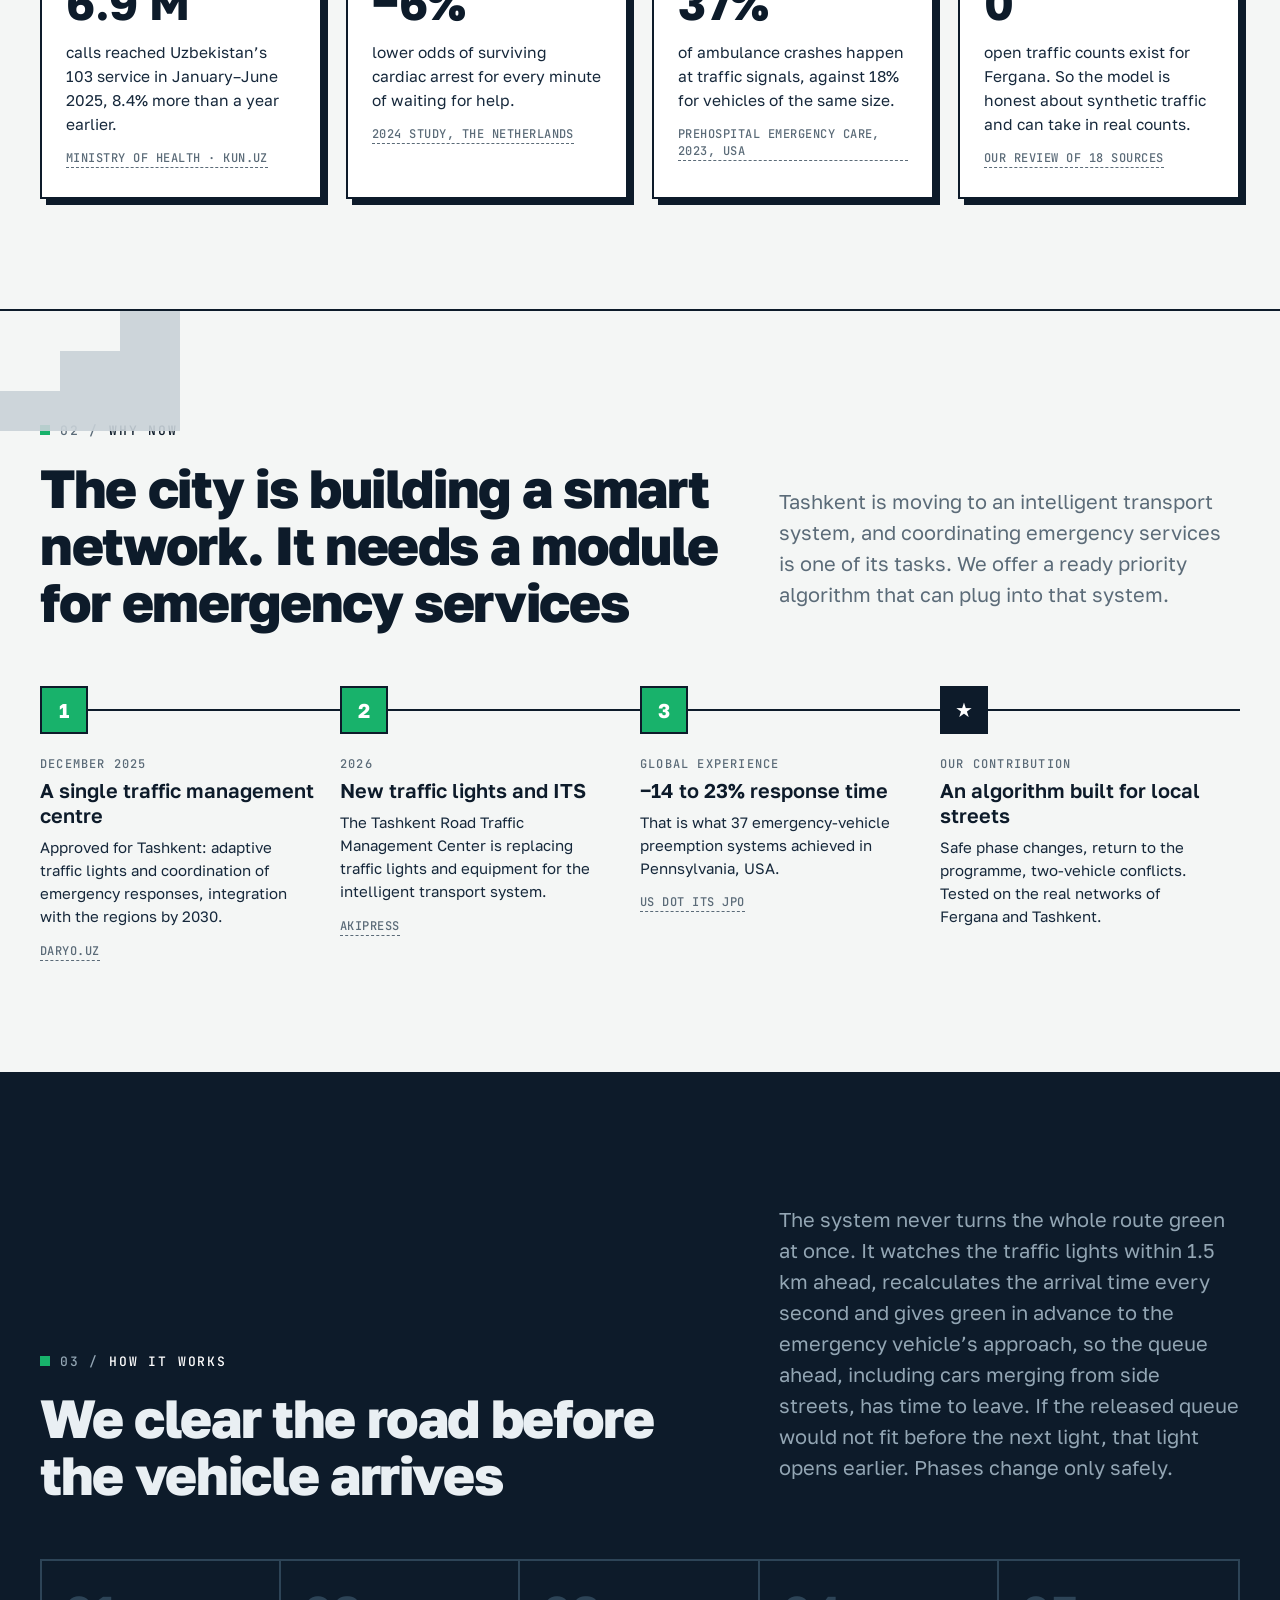
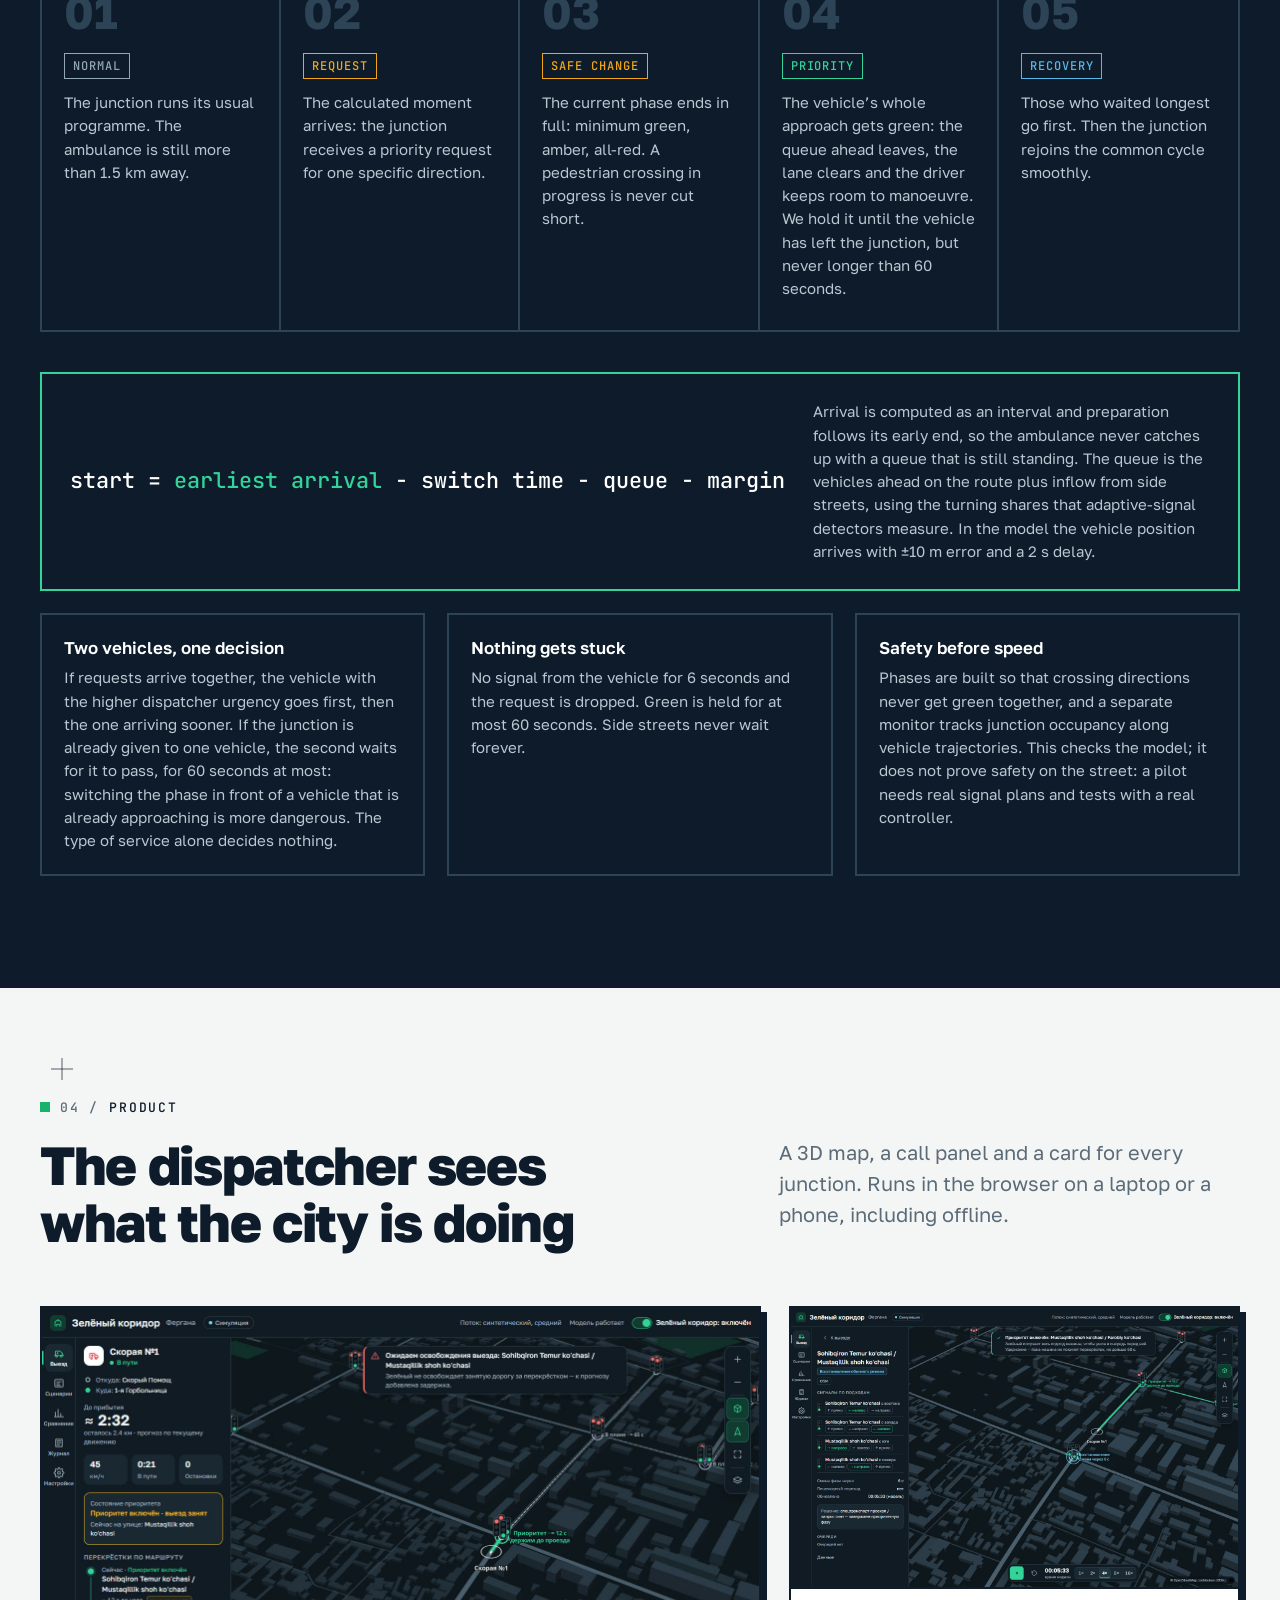
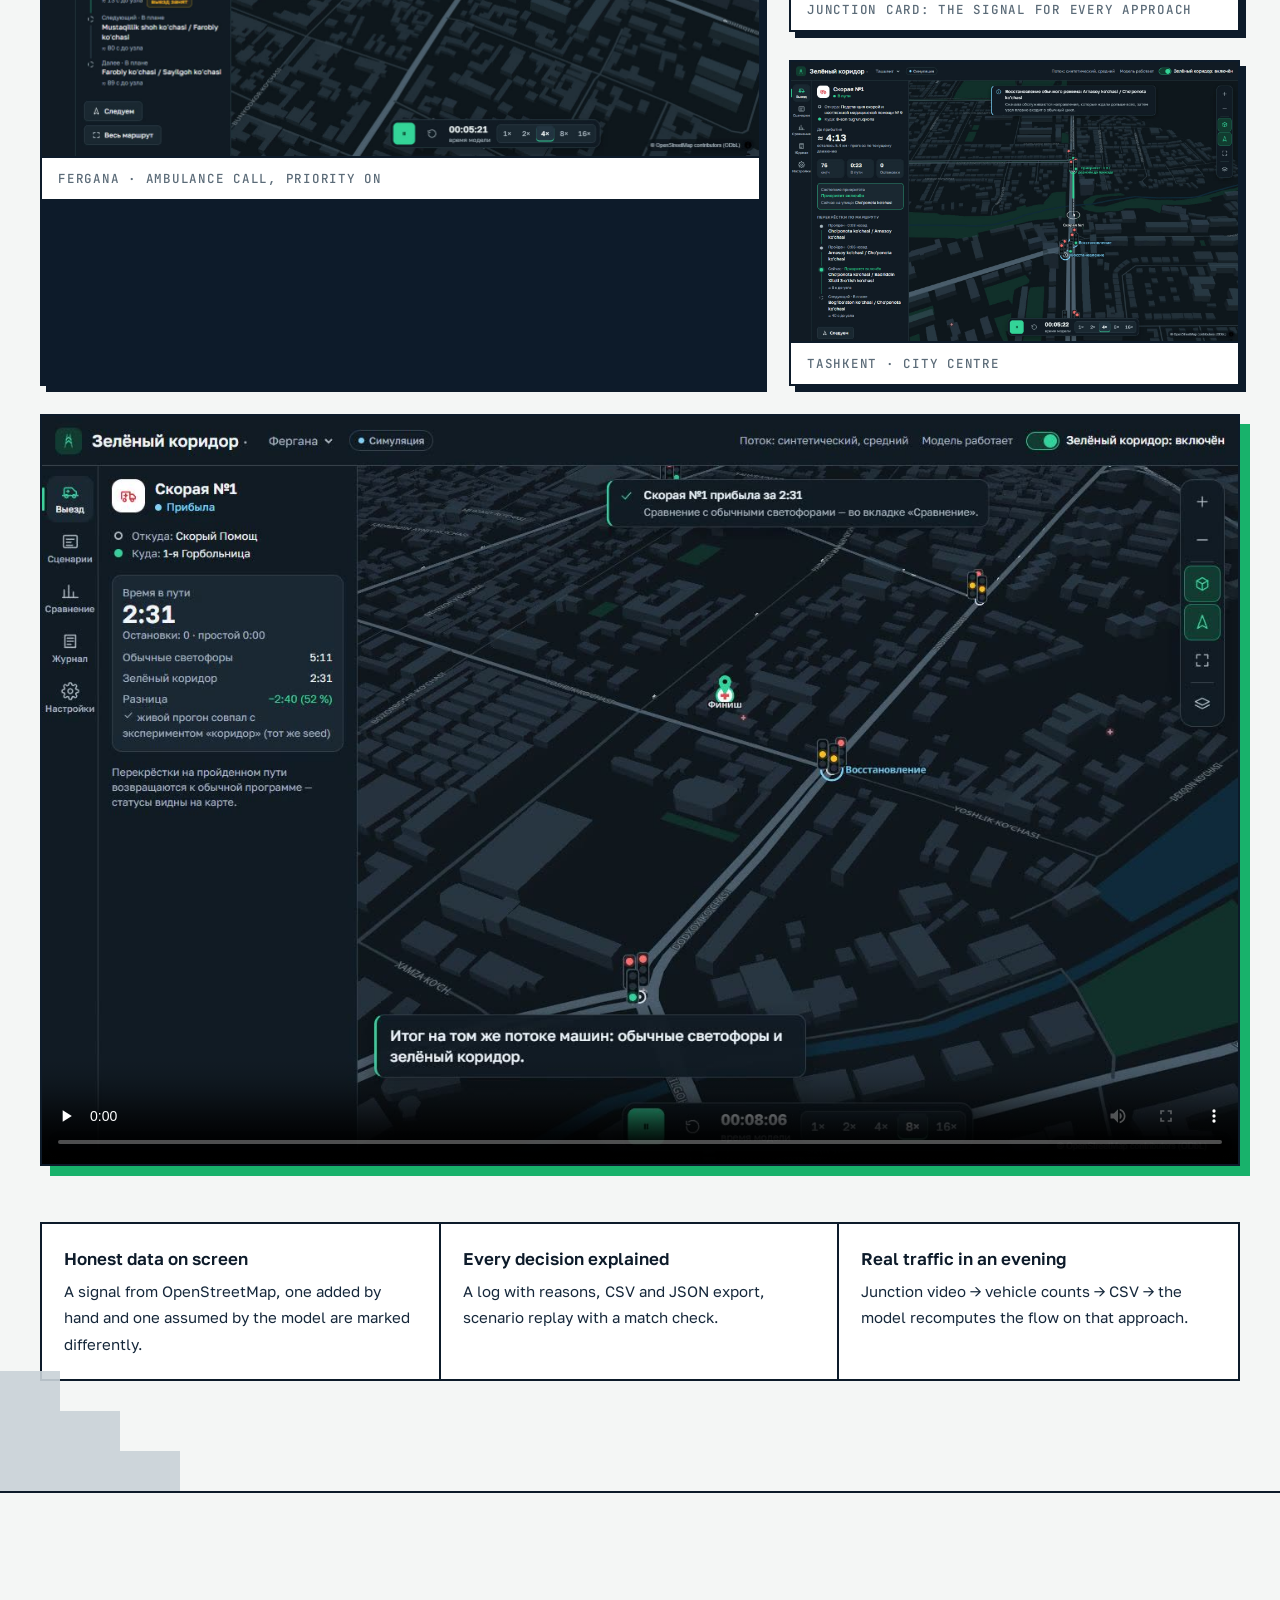
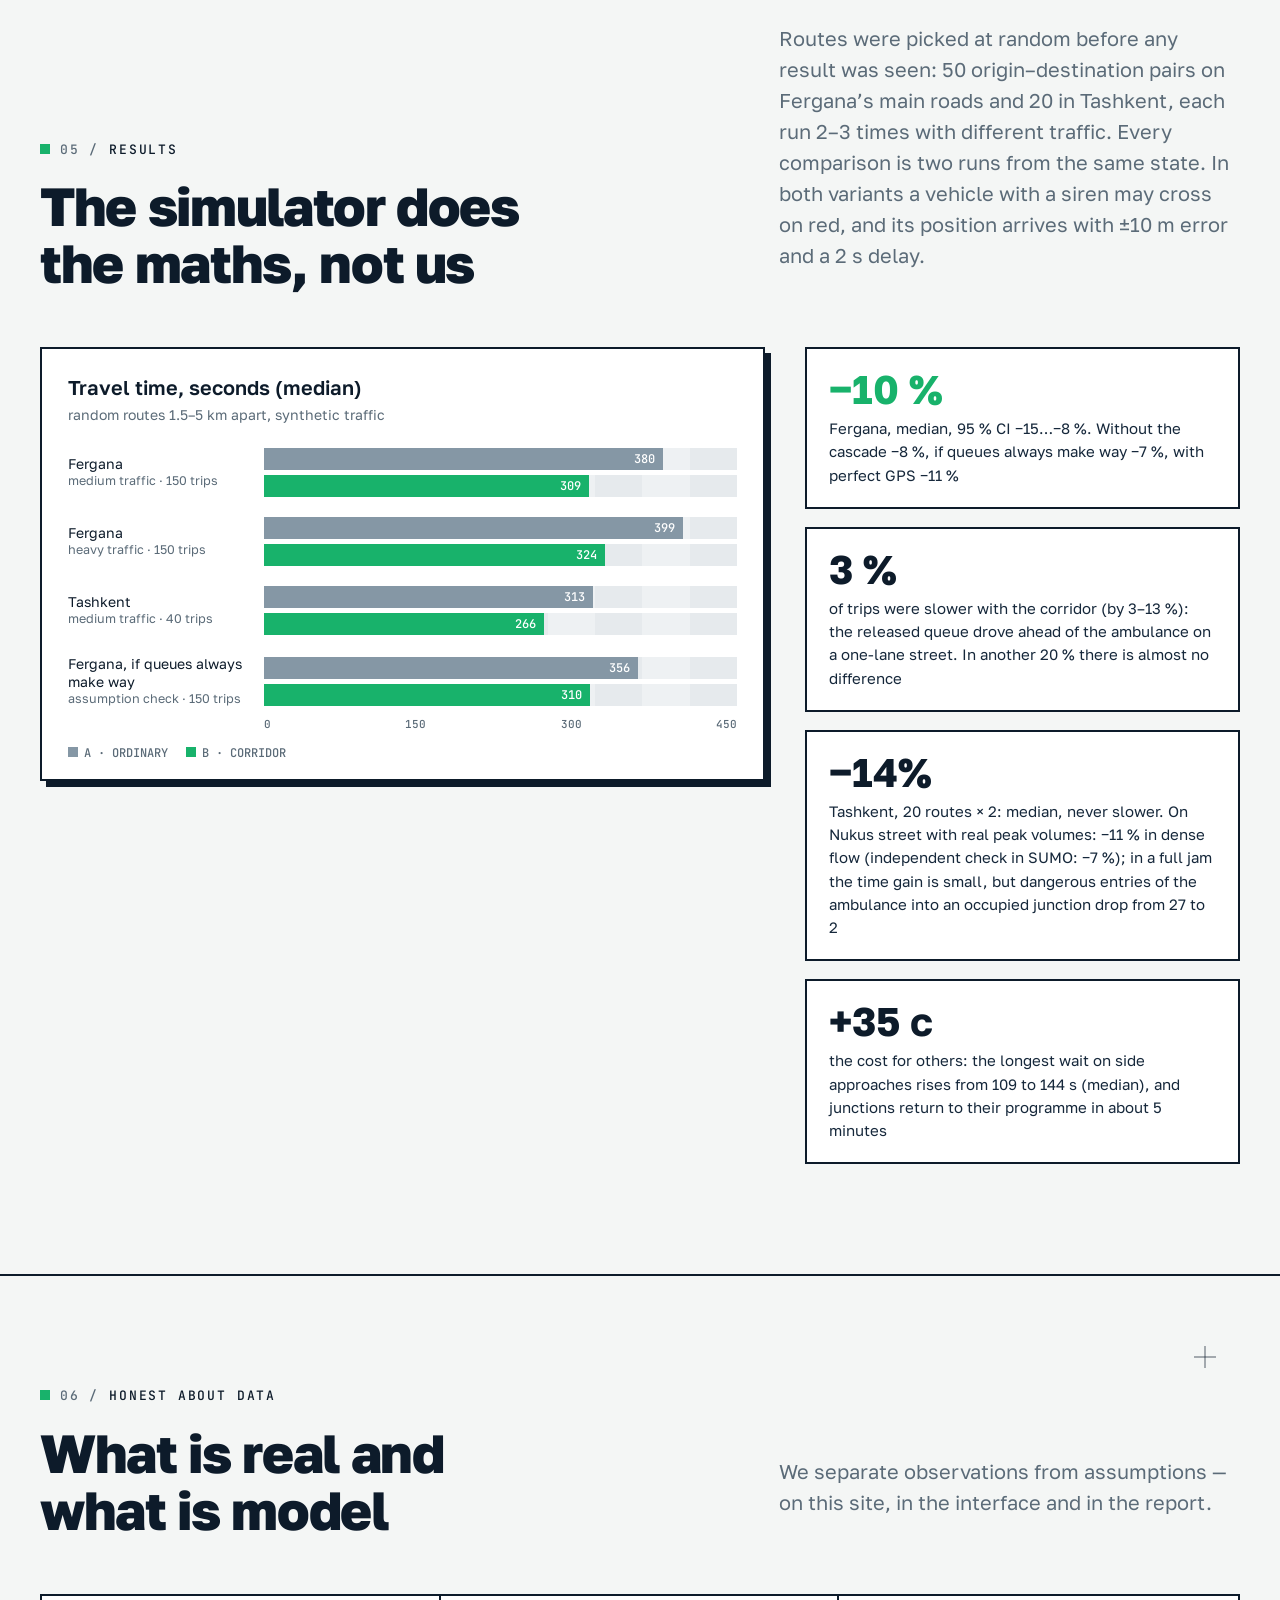
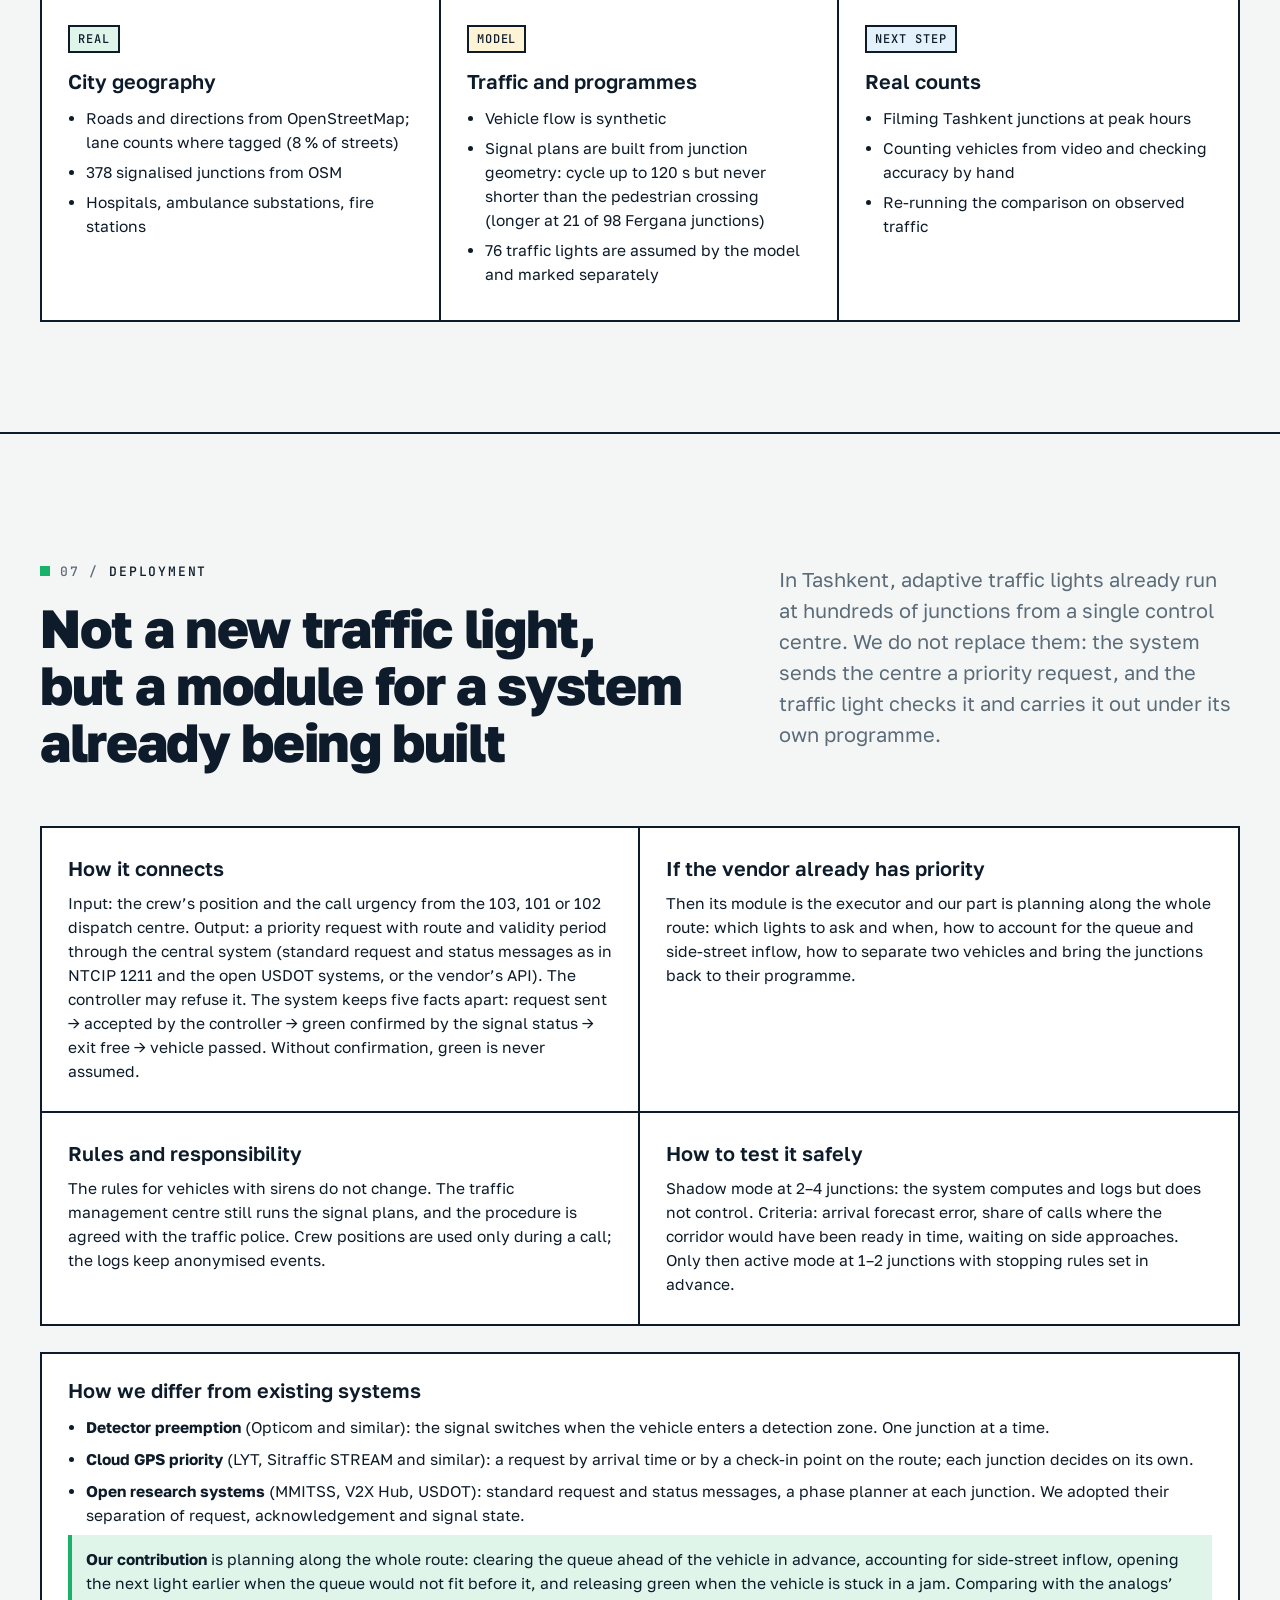
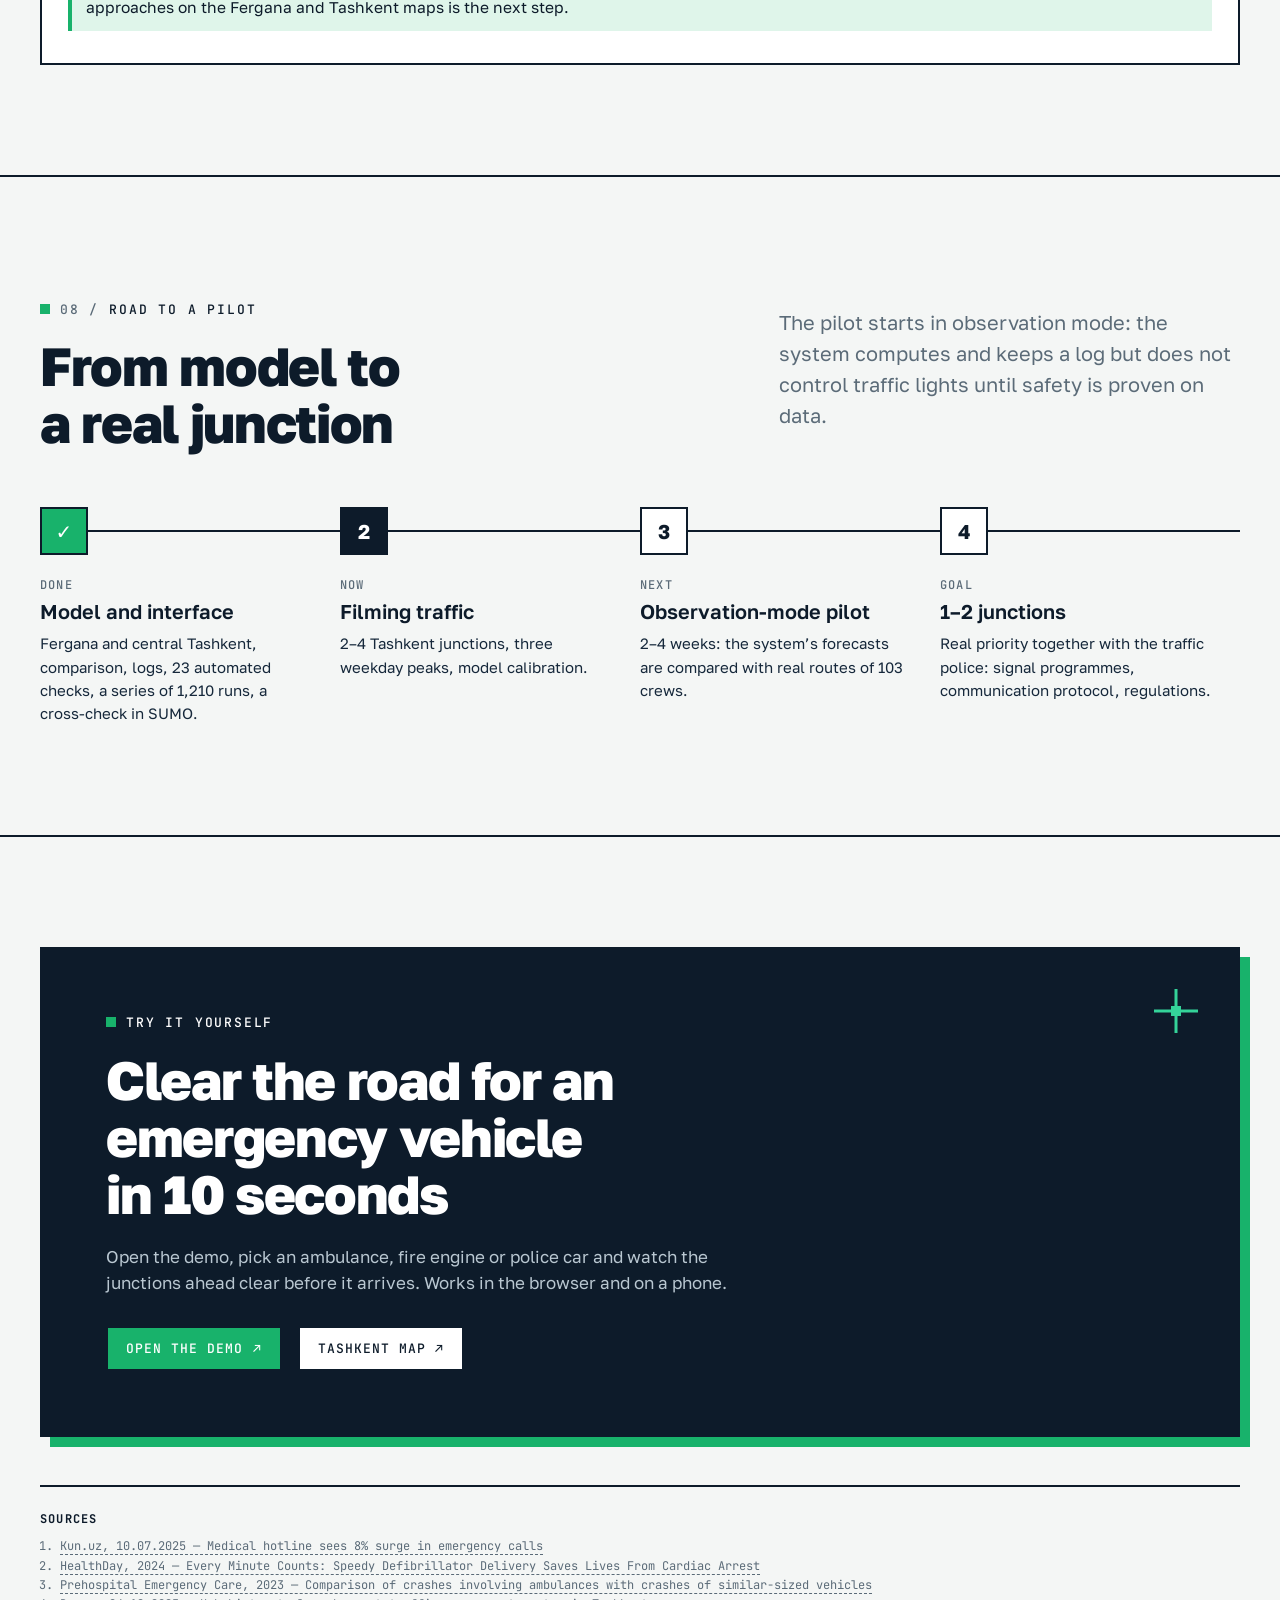
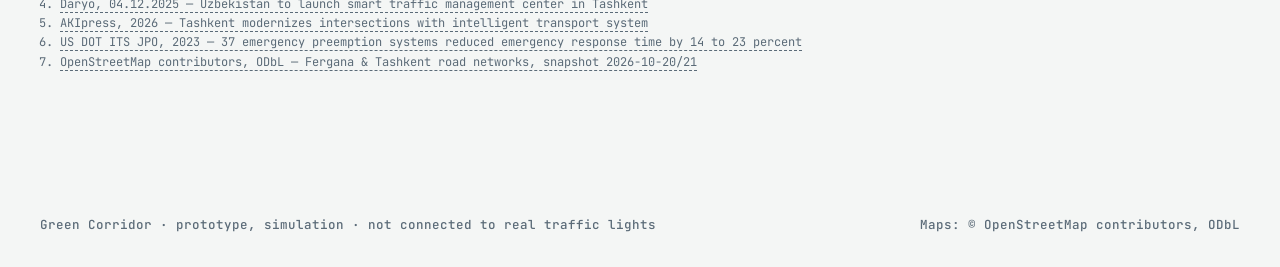
==== commit 6378f606: "Deploy demo 2026-11-22T08:36Z" ====
--- a/index.html
+++ b/index.html
@@ -37,13 +37,14 @@
 @media (prefers-reduced-motion: reduce) { html { scroll-behavior: auto; } *, *::before, *::after { animation: none !important; transition: none !important; } }
 body { margin: 0; background: var(--paper); color: var(--ink); font: 400 17px/1.55 var(--body); -webkit-font-smoothing: antialiased; }
 a { color: inherit; }
-img, video { max-width: 100%; display: block; }
+img, video { max-width: 100%; height: auto; display: block; }
 .wrap { max-width: 1240px; margin: 0 auto; padding-left: max(20px, env(safe-area-inset-left)); padding-right: max(20px, env(safe-area-inset-right)); }
 .num { font-variant-numeric: tabular-nums; }
 :focus-visible { outline: 3px solid var(--green); outline-offset: 3px; }
 
 /* header */
-header.top { position: sticky; top: 0; z-index: 20; background: rgba(244,246,245,.92); backdrop-filter: blur(8px); border-bottom: 2px solid var(--ink); }
+header.top { position: sticky; top: 0; z-index: 50; background: rgba(244,246,245,.97); -webkit-backdrop-filter: blur(8px); backdrop-filter: blur(8px); border-bottom: 2px solid var(--ink); }
+section[id] { scroll-margin-top: 72px; }
 .top .wrap { display: flex; align-items: center; gap: 24px; height: 68px; }
 .logo { display: flex; align-items: center; gap: 12px; text-decoration: none; color: var(--ink); font: 800 21px/1 var(--head); letter-spacing: -.02em; }
 .logo svg { width: 28px; height: 28px; flex: none; }
@@ -63,9 +64,18 @@
 .lang button[aria-pressed="true"] { background: var(--ink); color: #fff; }
 nav.links + .lang { margin-left: 8px; }
 /* animated traffic behind the page */
-#bgcars { position: fixed; inset: 0; width: 100%; height: 100%; z-index: 0; pointer-events: none; }
-main, footer, header.top { position: relative; z-index: 1; }
-header.top { position: sticky; }
+#bgcars { position: absolute; inset: 0; width: 100%; height: 100%; z-index: 0; pointer-events: none; }
+/* traffic only in the side margins, never under the text */
+#bgcars { -webkit-mask-image: linear-gradient(90deg, #000 calc(50% - 660px), transparent calc(50% - 610px), transparent calc(50% + 610px), #000 calc(50% + 660px)); mask-image: linear-gradient(90deg, #000 calc(50% - 660px), transparent calc(50% - 610px), transparent calc(50% + 610px), #000 calc(50% + 660px)); }
+@media (max-width: 1360px) { #bgcars { display: none; } }
+.hero > .wrap { position: relative; z-index: 1; }
+/* mobile menu */
+.menu-btn { display: none; width: 42px; height: 42px; border: 2px solid var(--ink); background: var(--card); cursor: pointer; padding: 0; place-items: center; flex: none; }
+.menu-btn i, .menu-btn i::before, .menu-btn i::after { display: block; width: 18px; height: 2px; background: var(--ink); position: relative; transition: transform .2s, background .2s; }
+.menu-btn i::before, .menu-btn i::after { content: ''; position: absolute; left: 0; }
+.menu-btn i::before { top: -6px; } .menu-btn i::after { top: 6px; }
+.menu-open .menu-btn i { background: transparent; }
+.menu-open .menu-btn i::before { transform: translateY(6px) rotate(45deg); } .menu-open .menu-btn i::after { transform: translateY(-6px) rotate(-45deg); }
 
 /* decorative */
 .cross { position: absolute; width: 22px; height: 22px; pointer-events: none; }
@@ -79,8 +89,8 @@
     linear-gradient(var(--line), var(--line)) 60px 40px/120px 40px no-repeat,
     linear-gradient(var(--line), var(--line)) 0 80px/180px 40px no-repeat; }
 
-.eyebrow { display: inline-flex; align-items: center; gap: 10px; font: 500 13px var(--mono); text-transform: uppercase; letter-spacing: .14em; color: var(--grey); }
-.eyebrow::before { content: ''; width: 10px; height: 10px; background: var(--green); }
+.eyebrow { display: block; font: 500 13px/1.5 var(--mono); text-transform: uppercase; letter-spacing: .14em; color: var(--grey); }
+.eyebrow::before { content: ''; display: inline-block; width: 10px; height: 10px; margin-right: 10px; background: var(--green); vertical-align: 0; }
 .eyebrow b { color: var(--ink); font-weight: 500; }
 h1, h2 { font-family: var(--head); font-weight: 800; letter-spacing: -.025em; text-wrap: balance; margin: 0; }
 h1 { font-size: clamp(40px, 5.8vw, 84px); line-height: 1.02; }
@@ -96,7 +106,7 @@
 .sec-head .eyebrow { margin-bottom: 18px; }
 
 /* hero */
-.hero { padding: 72px 0 0; border-bottom: 0; overflow: hidden; }
+.hero { padding: 72px 0 0; border-bottom: 0; overflow: hidden; background: var(--paper); }
 .hero-grid { display: grid; grid-template-columns: minmax(0, 1.05fr) minmax(0, .95fr); gap: 48px; align-items: center; }
 .hero .eyebrow { margin-bottom: 24px; }
 .hero .lead { margin: 26px 0 32px; }
@@ -223,8 +233,13 @@
 .js .reveal.pre { opacity: 0; transform: translateY(18px); }
 
 @media (max-width: 1000px) {
-  nav.links { display: none; }
+  .top .wrap { gap: 12px; }
+  .menu-btn { display: grid; }
   .lang { margin-left: auto; }
+  nav.links { display: none; position: absolute; left: 0; right: 0; top: 100%; flex-direction: column; gap: 0; margin: 0; background: var(--paper); border-bottom: 2px solid var(--ink); box-shadow: 0 12px 24px rgba(13,27,42,.12); max-height: calc(100vh - 70px); overflow-y: auto; }
+  nav.links a { padding: 16px max(20px, env(safe-area-inset-left)); border-top: 1px solid var(--line); color: var(--ink); font-size: 14px; }
+  .menu-open nav.links { display: flex; }
+  nav.links + .lang { margin-left: auto; }
   .hero-grid, .sec-head, .res, .shots { grid-template-columns: minmax(0,1fr); }
   .cards { grid-template-columns: repeat(2, 1fr); }
   .steps { grid-template-columns: minmax(0,1fr); }
@@ -238,7 +253,10 @@
 @media (max-width: 600px) {
   section { padding: 76px 0; }
   .cards, .road { grid-template-columns: minmax(0,1fr); }
-  .top .btn { padding: 10px 12px; } .top .btn span { display: none; }
+  .top .wrap { height: 62px; gap: 8px; }
+  section[id] { scroll-margin-top: 64px; }
+  .top .btn { padding: 10px 12px; box-shadow: 3px 3px 0 var(--ink); } .top .btn span { display: none; }
+  .menu-btn { width: 38px; height: 38px; }
   .stairs { width: 90px; height: 60px; opacity: .5; }
   .logo [data-i="logo"] { display: none; } .lang button { padding: 8px 8px; }
   .bar-row { grid-template-columns: minmax(0,1fr); gap: 8px; } .axis { margin-left: 0; }
@@ -250,18 +268,18 @@
 <body>
 <header class="top">
   <div class="wrap">
+    <button class="menu-btn" type="button" aria-label="Меню" aria-expanded="false" aria-controls="navlinks"><i></i></button>
     <a class="logo" href="#top" aria-label="Зелёный коридор"><svg viewBox="0 0 59 59" aria-hidden="true"><rect x="0" y="0" width="11" height="11" fill="#8597a5"/><rect x="12" y="12" width="11" height="11" fill="#8597a5"/><rect x="0" y="36" width="11" height="11" fill="#8597a5"/><rect x="12" y="48" width="11" height="11" fill="#8597a5"/><rect x="48" y="12" width="11" height="11" fill="#8597a5"/><rect x="36" y="24" width="11" height="11" fill="#8597a5"/><rect x="48" y="48" width="11" height="11" fill="#8597a5"/><rect x="24" y="0" width="11" height="11" fill="#34d399"/><rect x="24" y="12" width="11" height="11" fill="#18b26b"/><rect x="24" y="24" width="11" height="11" fill="#18b26b"/><rect x="24" y="36" width="11" height="11" fill="#18b26b"/><rect x="24" y="48" width="11" height="11" fill="#18b26b"/></svg><span data-i="logo"><b>Зелёный</b> коридор</span></a>
-    <nav class="links" aria-label="Разделы">
+    <nav class="links" id="navlinks" aria-label="Разделы">
       <a href="#problem" data-i="n1">Проблема</a><a href="#now" data-i="n2">Почему сейчас</a><a href="#how" data-i="n3">Как работает</a><a href="#results" data-i="n4">Результаты</a><a href="#deploy" data-i="n6">Внедрение</a><a href="#pilot" data-i="n5">Пилот</a>
     </nav>
     <div class="lang" role="group" aria-label="Язык / Til / Language"><button data-l="ru">RU</button><button data-l="uz">UZ</button><button data-l="en">EN</button></div>
     <a class="btn go" href="app/" target="_blank" rel="noopener" data-i="cta">Демо<span> онлайн</span> ↗</a>
   </div>
 </header>
-<canvas id="bgcars" aria-hidden="true"></canvas>
-
 <main id="top">
 <section class="hero">
+  <canvas id="bgcars" aria-hidden="true"></canvas>
   <span class="cross" style="left:3%;top:40px"></span><span class="cross" style="right:4%;top:120px"></span>
   <div class="stairs" style="right:0;top:0;transform:scaleY(-1)" aria-hidden="true"></div>
   <div class="wrap">
@@ -362,13 +380,13 @@
       <p class="lead muted" data-i="d_lead">3D-карта, панель выезда и карточка каждого перекрёстка. Работает в браузере на ноутбуке и телефоне, в том числе без интернета.</p>
     </div>
     <div class="shots">
-      <figure class="shot reveal" style="margin:0"><img src="media/1440x900-03-priority.jpg" alt="Панель выезда: время до прибытия, перекрёстки по маршруту, приоритет на карте" loading="lazy"><figcaption data-i="f1">Фергана · выезд скорой, приоритет включён</figcaption></figure>
+      <figure class="shot reveal" style="margin:0"><img src="media/1440x900-03-priority.jpg" alt="Панель выезда: время до прибытия, перекрёстки по маршруту, приоритет на карте" width="1440" height="900" loading="lazy"><figcaption data-i="f1">Фергана · выезд скорой, приоритет включён</figcaption></figure>
       <div class="stack">
-        <figure class="shot reveal" style="margin:0"><img src="media/1440x900-04-junction.jpg" alt="Карточка перекрёстка: сигналы по подходам и разрешённые манёвры" loading="lazy"><figcaption data-i="f2">Карточка перекрёстка: сигнал по каждому подходу</figcaption></figure>
-        <figure class="shot reveal" style="margin:0"><img src="media/tashkent-two-enroute.jpg" alt="Карта Ташкента: маршрут и статусы перекрёстков" loading="lazy"><figcaption data-i="f3">Ташкент · центр города</figcaption></figure>
+        <figure class="shot reveal" style="margin:0"><img src="media/1440x900-04-junction.jpg" alt="Карточка перекрёстка: сигналы по подходам и разрешённые манёвры" width="1440" height="900" loading="lazy"><figcaption data-i="f2">Карточка перекрёстка: сигнал по каждому подходу</figcaption></figure>
+        <figure class="shot reveal" style="margin:0"><img src="media/tashkent-two-enroute.jpg" alt="Карта Ташкента: маршрут и статусы перекрёстков" width="1440" height="900" loading="lazy"><figcaption data-i="f3">Ташкент · центр города</figcaption></figure>
       </div>
     </div>
-    <div class="video reveal"><video src="media/demo.mp4" poster="media/poster.jpg" controls preload="none" playsinline aria-label="Видео-демонстрация, 3 минуты"></video></div>
+    <div class="video reveal"><video src="media/demo.mp4" poster="media/poster.jpg" width="1440" height="900" controls preload="none" playsinline aria-label="Видео-демонстрация, 3 минуты"></video></div>
     <div class="feat reveal">
       <div><b data-i="g1h">Честные данные на экране</b><span data-i="g1p">Светофор из OpenStreetMap, добавленный вручную и предполагаемый моделью обозначены по-разному.</span></div>
       <div><b data-i="g2h">Каждое решение объяснено</b><span data-i="g2p">Журнал с причинами, выгрузка в CSV и JSON, повтор сценария с проверкой совпадения.</span></div>
@@ -494,12 +512,17 @@
 const nodes = [...document.querySelectorAll('[data-i]')];
 const RU = { _title: document.title };
 nodes.forEach((n) => { RU[n.dataset.i] = n.innerHTML; });
+const reduce = matchMedia('(prefers-reduced-motion: reduce)').matches;
+const MENU = { ru: ['Меню', 'Закрыть меню'], uz: ['Menyu', 'Menyuni yopish'], en: ['Menu', 'Close menu'] };
+let curLang = 'ru';
 function setLang(l) {
   const d = l === 'ru' ? RU : (window.I18N || {})[l];
   if (!d) return;
   nodes.forEach((n) => { const v = d[n.dataset.i]; if (v != null) n.innerHTML = v; else console.warn('i18n missing', l, n.dataset.i); });
-  document.title = d._title; document.documentElement.lang = l;
+  document.title = d._title; document.documentElement.lang = l; curLang = l; syncMenu();
   document.querySelectorAll('.lang button').forEach((b) => b.setAttribute('aria-pressed', String(b.dataset.l === l)));
+  // the demo opens in the same language (app reads ?lang=)
+  document.querySelectorAll('a[href^="app/"]').forEach((a) => { const h = a.getAttribute('href').replace(/\?lang=\w+/, ''); a.setAttribute('href', h.replace(/^app\/(#.*)?$/, (_, hash) => `app/?lang=${l}${hash || ''}`)); });
   try { localStorage.setItem('gc-lang', l); } catch { /* storage blocked */ }
 }
 document.querySelectorAll('.lang button').forEach((b) => b.addEventListener('click', () => setLang(b.dataset.l)));
@@ -507,18 +530,42 @@
 try { lang0 = localStorage.getItem('gc-lang') || ''; } catch { lang0 = ''; }
 if (!lang0) lang0 = /^uz/i.test(navigator.language) ? 'uz' : /^ru/i.test(navigator.language) ? 'ru' : /^en/i.test(navigator.language) ? 'en' : 'ru';
 const qs = new URLSearchParams(location.search).get('lang'); if (qs) lang0 = qs;
+
+// ── mobile menu
+const hdr = document.querySelector('header.top'), menuBtn = hdr.querySelector('.menu-btn');
+function syncMenu() { const open = hdr.classList.contains('menu-open'); menuBtn.setAttribute('aria-expanded', String(open)); menuBtn.setAttribute('aria-label', (MENU[curLang] || MENU.ru)[open ? 1 : 0]); }
+function setMenu(open) { hdr.classList.toggle('menu-open', open); syncMenu(); }
+menuBtn.addEventListener('click', () => setMenu(!hdr.classList.contains('menu-open')));
+hdr.querySelectorAll('nav.links a').forEach((a) => a.addEventListener('click', () => setMenu(false)));
+document.addEventListener('click', (e) => { if (!hdr.contains(e.target)) setMenu(false); });
+addEventListener('keydown', (e) => { if (e.key === 'Escape' && hdr.classList.contains('menu-open')) { setMenu(false); menuBtn.focus(); } });
+matchMedia('(min-width: 1001px)').addEventListener('change', (m) => { if (m.matches) setMenu(false); });
 setLang(lang0);
+
+// run a canvas loop only while its element is on screen and the tab is visible
+function loop(el, draw) {
+  let onScreen = false, raf = 0;
+  const tick = (now) => { raf = 0; draw(now); schedule(); };
+  const schedule = () => { if (!raf && onScreen && !document.hidden) raf = requestAnimationFrame(tick); };
+  new IntersectionObserver((es) => { onScreen = es[0].isIntersecting; schedule(); }).observe(el);
+  document.addEventListener('visibilitychange', schedule);
+  return () => { if (!raf) draw(performance.now()); };
+}
+// size a canvas to its box; only width changes or real layout changes trigger it (not the mobile URL bar)
+function fitCanvas(c, g, cb) {
+  const apply = () => { const r = c.getBoundingClientRect(), d = Math.min(devicePixelRatio || 1, 2); if (!r.width || !r.height) return; c.width = Math.round(r.width * d); c.height = Math.round(r.height * d); g.setTransform(d, 0, 0, d, 0, 0); cb(r.width, r.height); };
+  new ResizeObserver(apply).observe(c); apply();
+}
 
 // ── background traffic: faint pixel cars on horizontal and vertical lanes, an ambulance now and then
 const bg = document.getElementById('bgcars'), bx = bg.getContext('2d');
 let BW = 0, BH = 0;
-function bsize() { const d = devicePixelRatio || 1; BW = innerWidth; BH = innerHeight; bg.width = BW * d; bg.height = BH * d; bx.setTransform(d, 0, 0, d, 0, 0); }
-addEventListener('resize', bsize); bsize();
 const lanesH = [0.18, 0.46, 0.74, 0.92], lanesV = [0.08, 0.93];
 const bcars = Array.from({ length: 22 }, (_, i) => ({
   vert: i % 5 === 0, lane: i % 4, x: Math.random(), dir: i % 2 ? 1 : -1, v: 0.00025 + Math.random() * 0.0004, amb: i === 7,
 }));
 function bgFrame() {
+  if (!BW) return;
   bx.clearRect(0, 0, BW, BH);
   bx.fillStyle = 'rgba(13,27,42,.05)';
   lanesH.forEach((y) => { for (let x = 0; x < BW; x += 22) bx.fillRect(x, y * BH, 12, 2); });
@@ -535,27 +582,24 @@
       bx.strokeStyle = 'rgba(13,27,42,.35)'; bx.strokeRect(px + .5, py + .5, w - 1, h - 1);
       bx.fillStyle = 'rgba(229,72,77,.85)'; bx.fillRect(px + w / 2 - 1.5, py + 1.5, 3, h - 3); bx.fillRect(px + 2, py + h / 2 - 1.5, w - 4, 3);
     } else {
-      bx.fillStyle = 'rgba(13,27,42,.10)'; bx.fillRect(px, py, w, h);
-      bx.fillStyle = 'rgba(13,27,42,.16)'; if (c.vert) bx.fillRect(px, c.dir > 0 ? py + h - 4 : py, w, 4); else bx.fillRect(c.dir > 0 ? px + w - 4 : px, py, 4, h);
+      bx.fillStyle = 'rgba(13,27,42,.07)'; bx.fillRect(px, py, w, h);
+      bx.fillStyle = 'rgba(13,27,42,.11)'; if (c.vert) bx.fillRect(px, c.dir > 0 ? py + h - 4 : py, w, 4); else bx.fillRect(c.dir > 0 ? px + w - 4 : px, py, 4, h);
     }
   }
-  if (!reduce) requestAnimationFrame(bgFrame);
-}
-requestAnimationFrame(bgFrame);
-
-const reduce = matchMedia('(prefers-reduced-motion: reduce)').matches;
+}
+const bgDraw = reduce ? bgFrame : loop(bg, bgFrame);
+fitCanvas(bg, bx, (w, h) => { BW = w; BH = h; bgDraw(); });
 // reveal on scroll (content is visible without JS; observer only adds the entrance)
 const io = new IntersectionObserver((es) => es.forEach((e) => { if (e.isIntersecting) { e.target.classList.remove('pre'); io.unobserve(e.target); } }), { threshold: 0.12 });
 document.querySelectorAll('.reveal').forEach((el) => { if (el.getBoundingClientRect().top > innerHeight) { el.classList.add('pre'); io.observe(el); } });
-// bars drawn to one scale (max 320 s)
+// bars drawn to one scale (max 450 s)
 const chart = document.getElementById('chart');
 new IntersectionObserver((es, o) => es.forEach((e) => { if (e.isIntersecting) { chart.querySelectorAll('.bar i').forEach((i) => { i.style.width = (100 * i.dataset.v / 450) + '%'; }); o.disconnect(); } }), { threshold: 0.3 }).observe(chart);
 
 // hero: pixel city — the light ahead of the ambulance prepares, turns green, then recovers
 const cv = document.getElementById('city'), ctx = cv.getContext('2d');
 let W = 0, H = 0, S = 0;
-function size() { const r = cv.getBoundingClientRect(), d = devicePixelRatio || 1; cv.width = r.width * d; cv.height = r.height * d; ctx.setTransform(d, 0, 0, d, 0, 0); W = r.width; H = r.height; S = Math.min(W, H); }
-addEventListener('resize', size); size();
+
 const cols = [0.2, 0.5, 0.8], rows = [0.25, 0.55, 0.85];
 // route: along row 0.55 left→right, then up column 0.8
 const path = [[0.02, 0.55], [0.8, 0.55], [0.8, 0.05]];
@@ -572,6 +616,7 @@
 }
 let t0 = performance.now();
 function frame(now) {
+  if (!W) return;
   const T = ((now - t0) / 9000) % 1;
   ctx.fillStyle = '#0d1b2a'; ctx.fillRect(0, 0, W, H);
   // blocks
@@ -609,9 +654,9 @@
   ctx.fillStyle = '#e5484d'; ctx.fillRect(-4, -6, 4, 12); ctx.fillRect(-8, -2, 12, 4);
   ctx.fillStyle = (Math.floor(now / 600) % 2 && !reduce) ? '#e5484d' : '#5ab8e8'; ctx.fillRect(10, -7, 4, 4);
   ctx.restore();
-  requestAnimationFrame(frame);
-}
-requestAnimationFrame(frame);
+}
+const cityDraw = loop(cv, frame);
+fitCanvas(cv, ctx, (w, h) => { W = w; H = h; S = Math.min(W, H); cityDraw(); });
 </script>
 </body>
 </html>
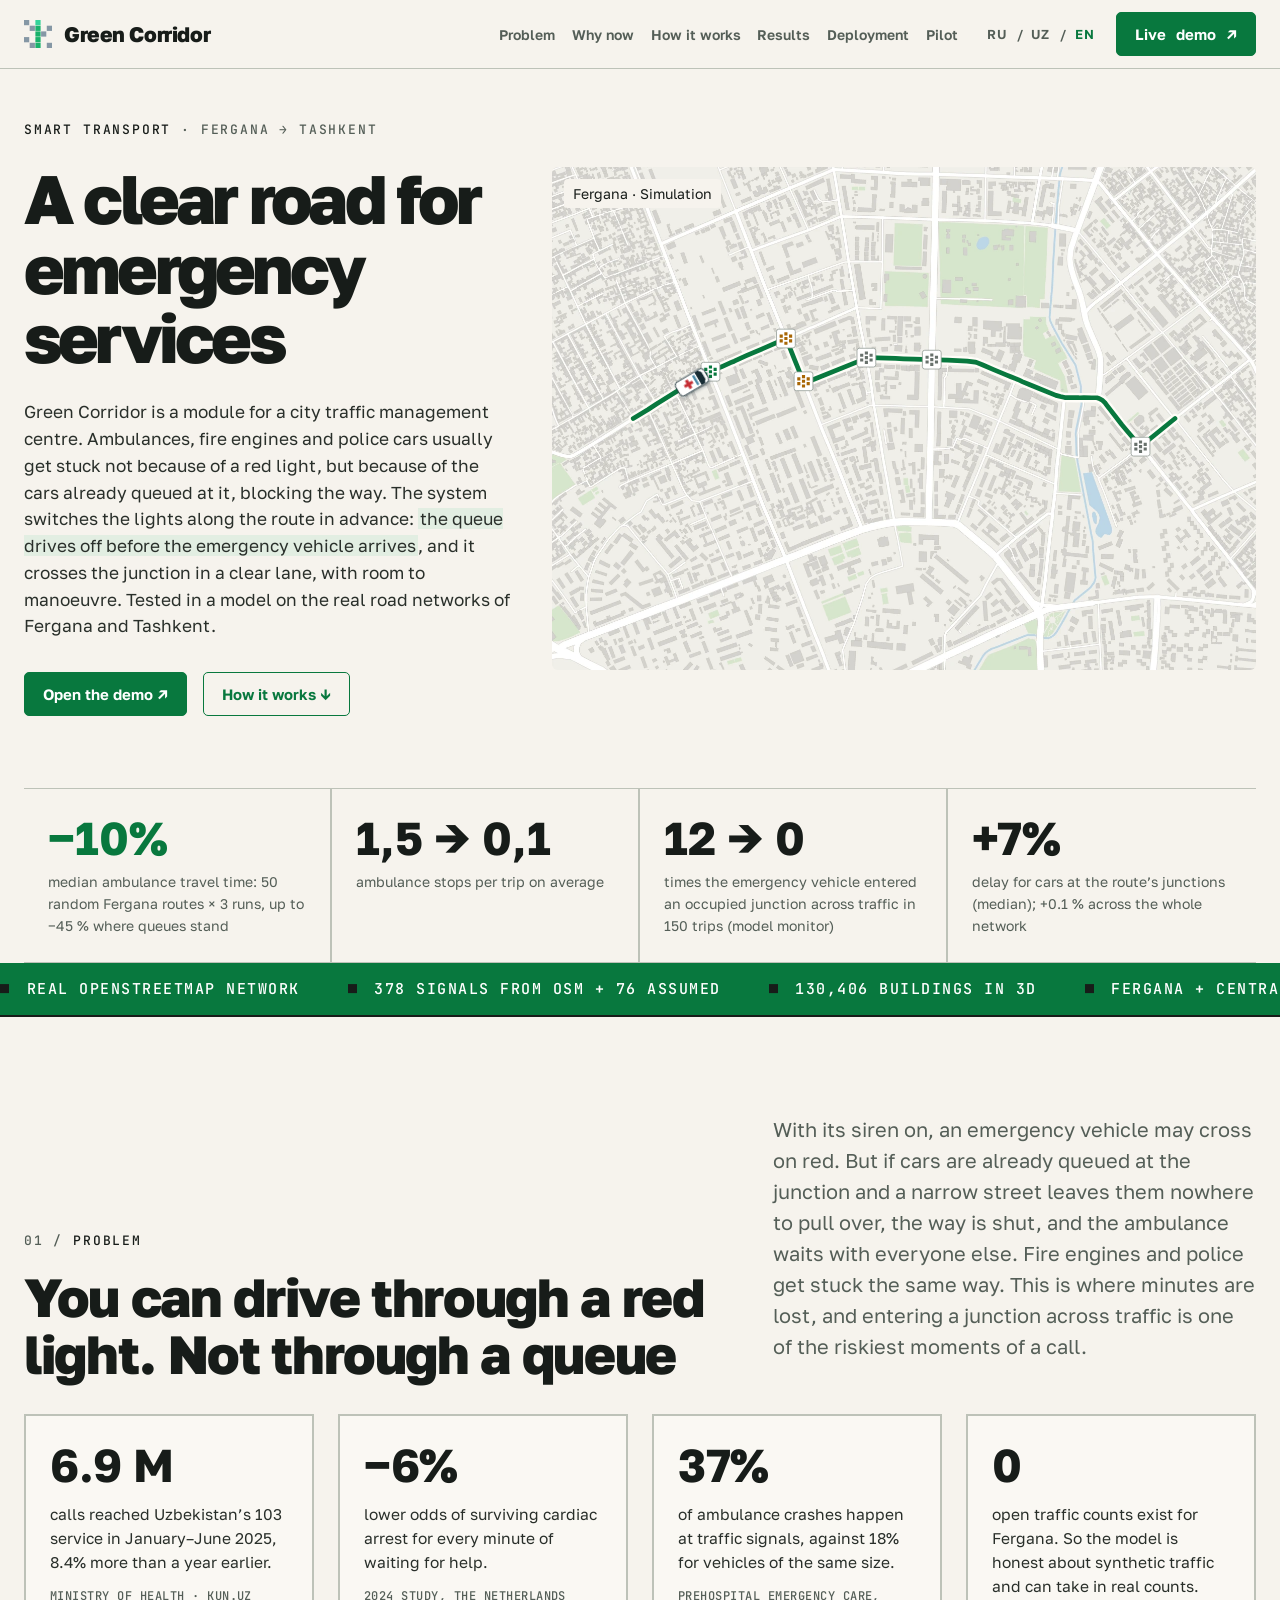
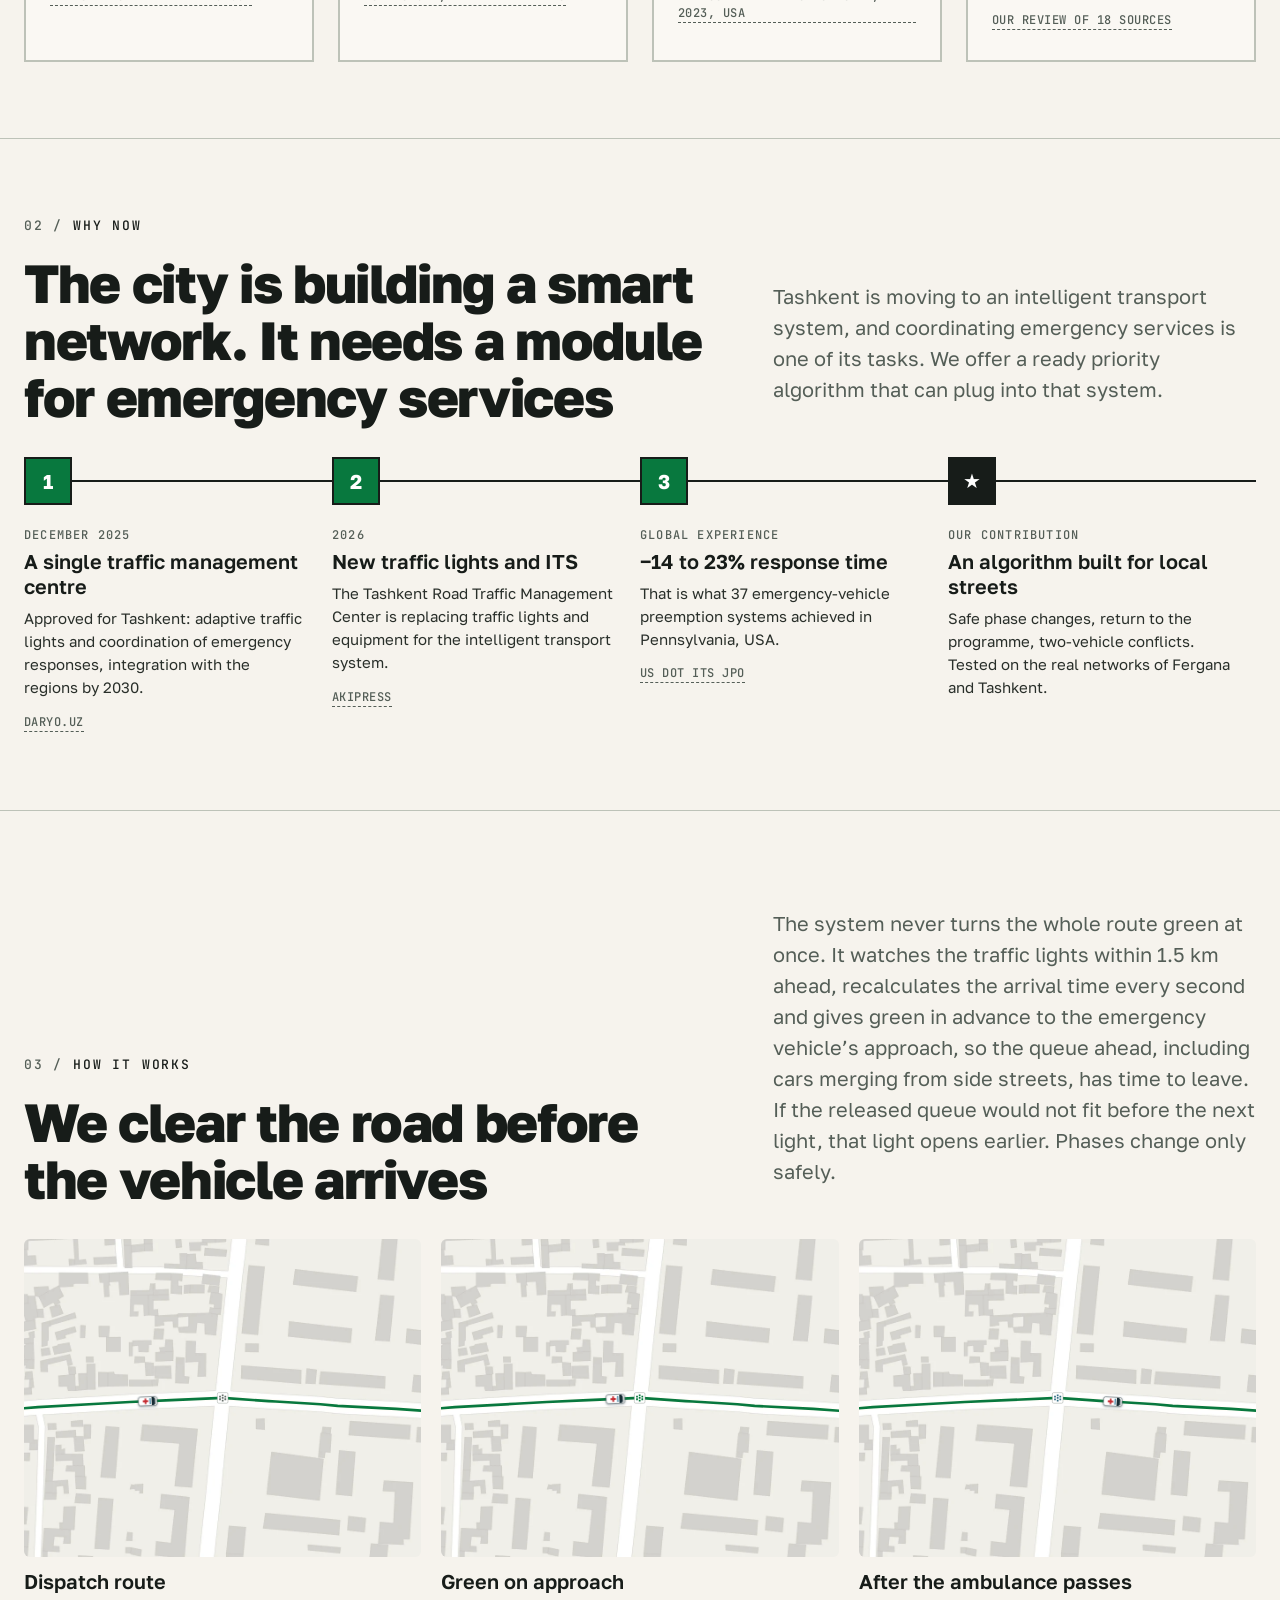
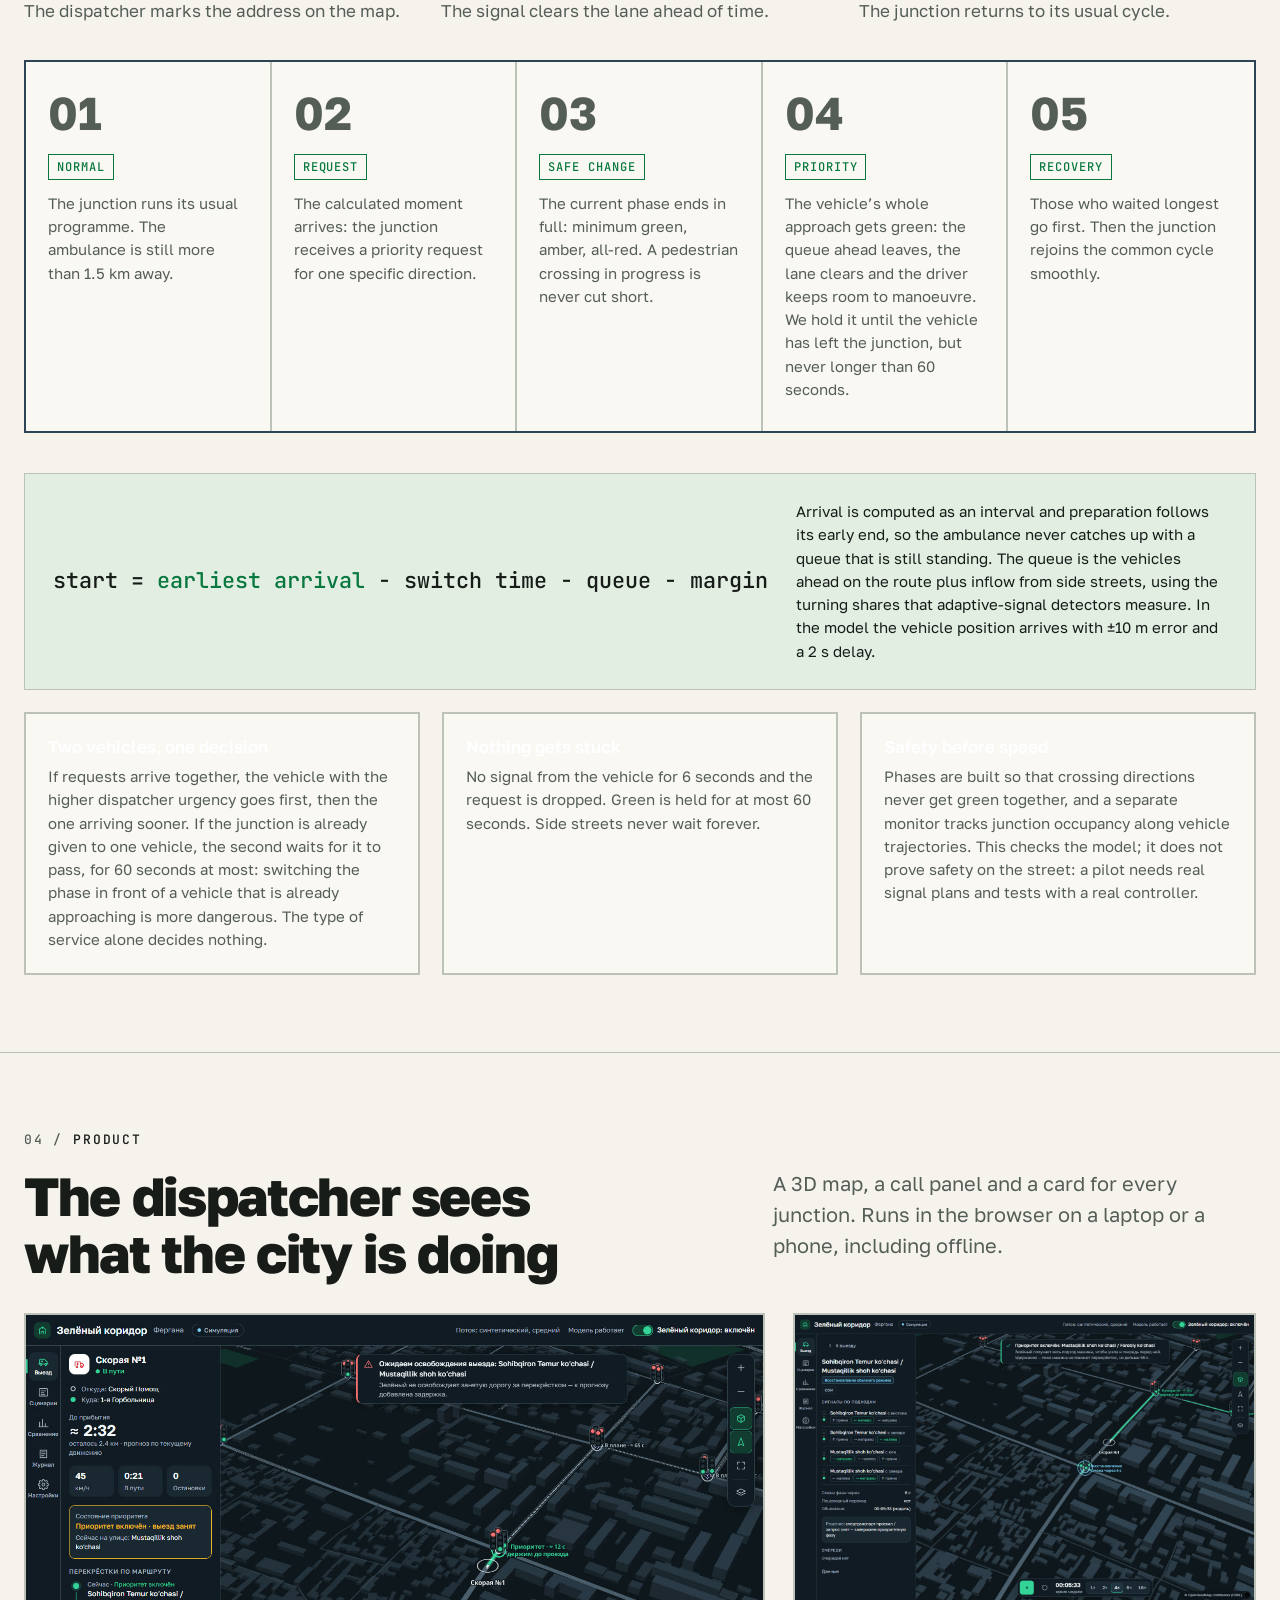
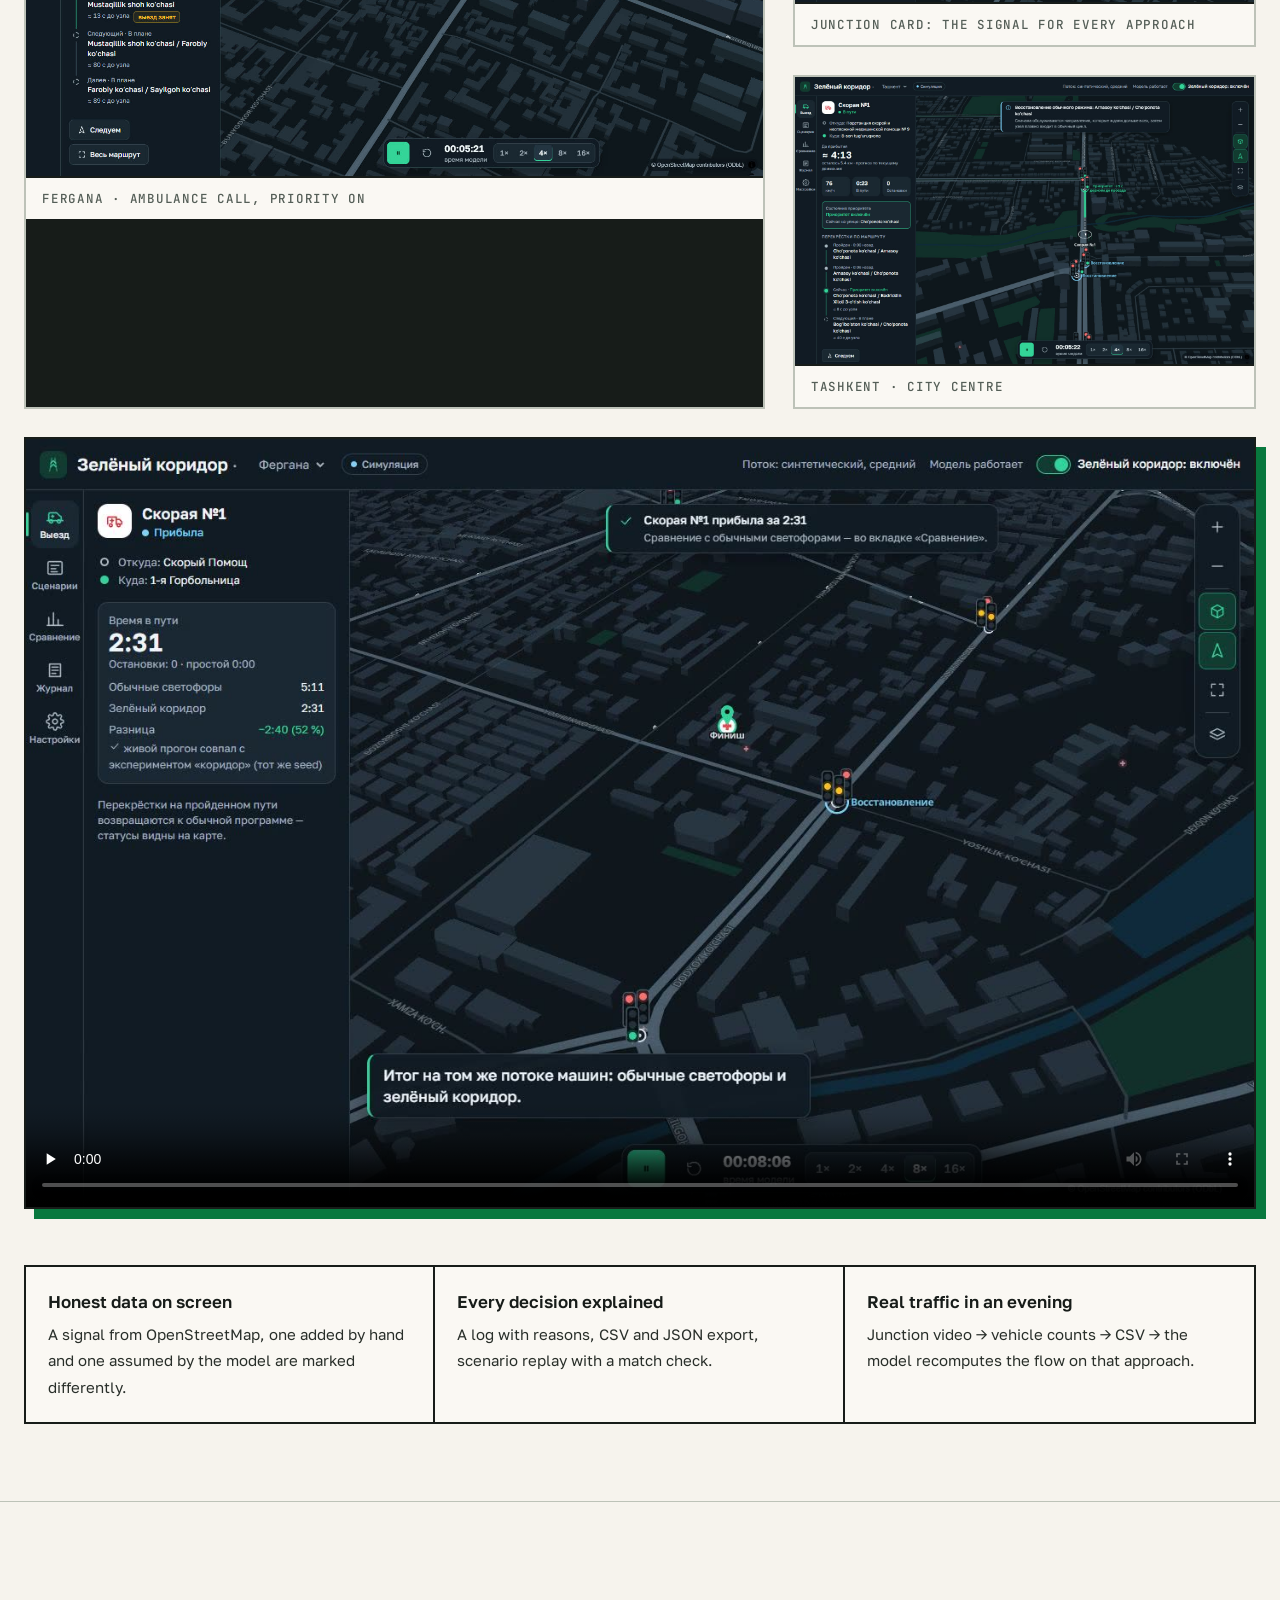
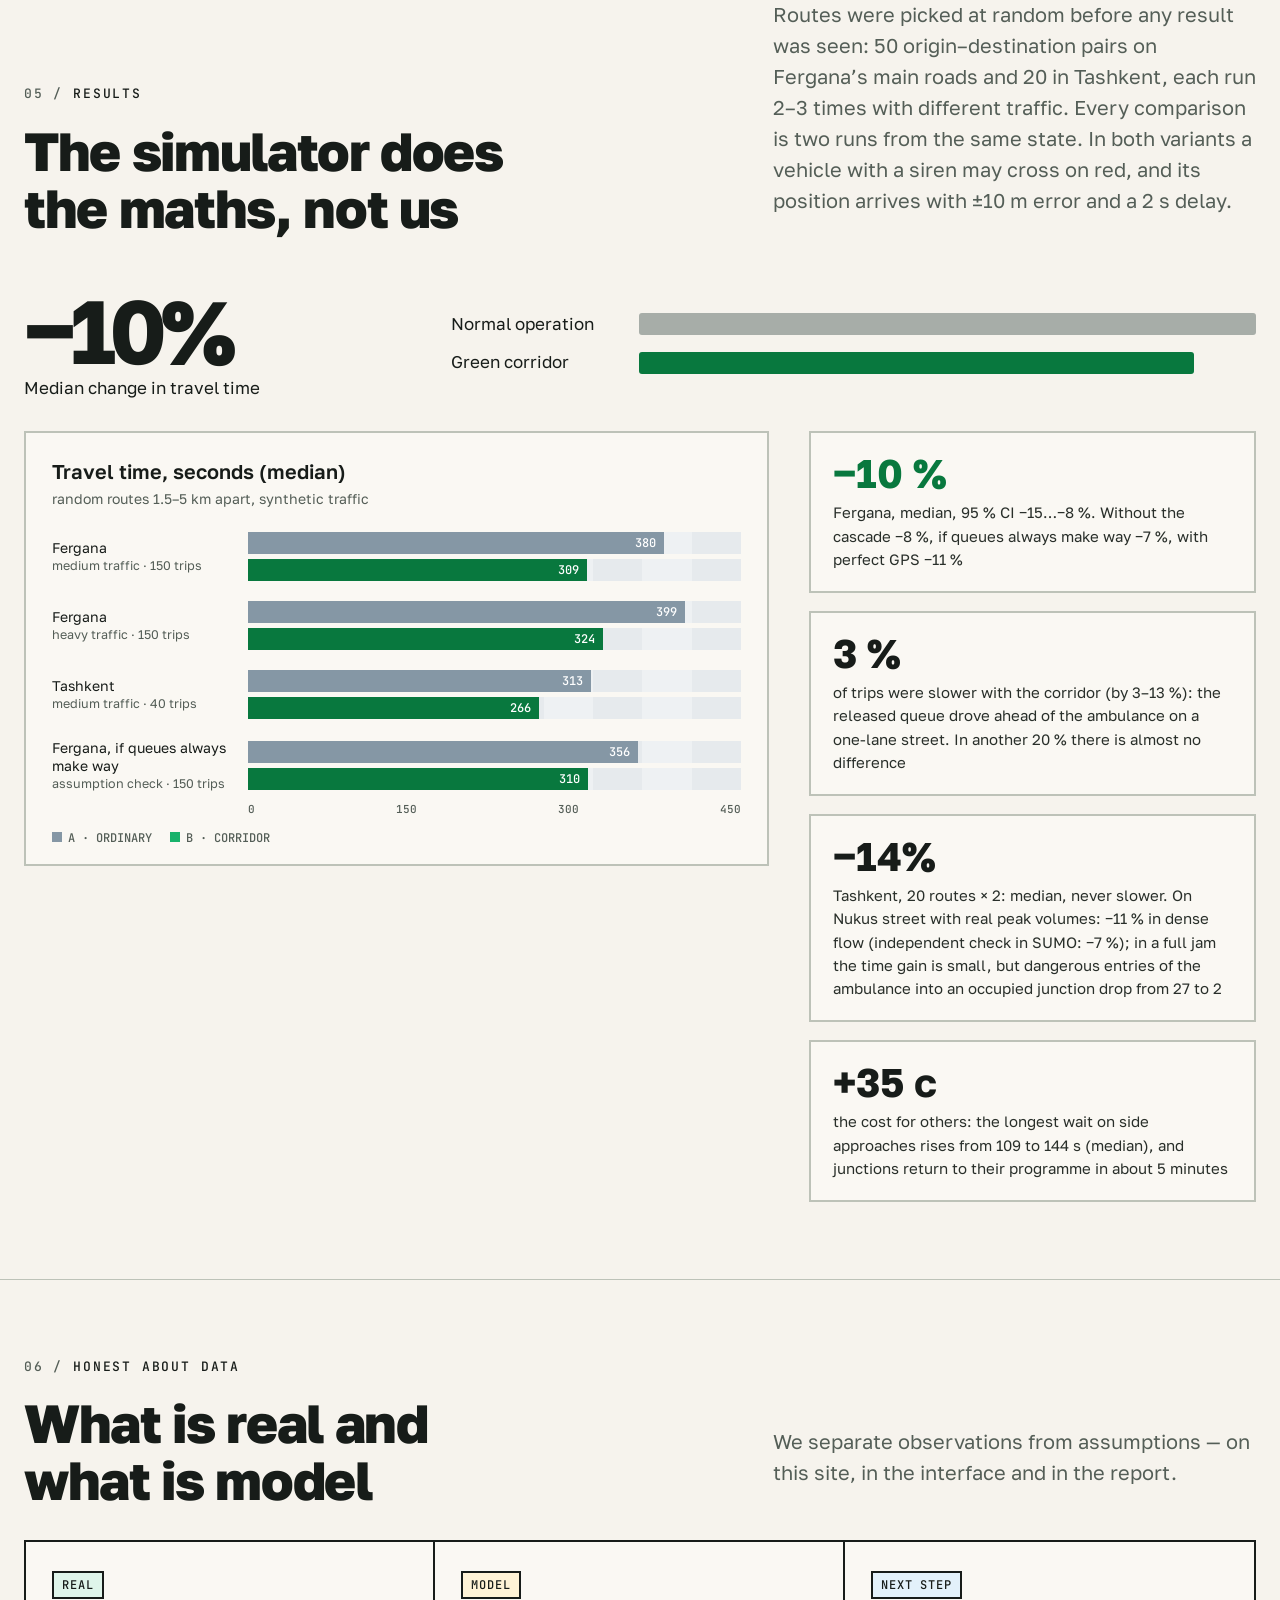
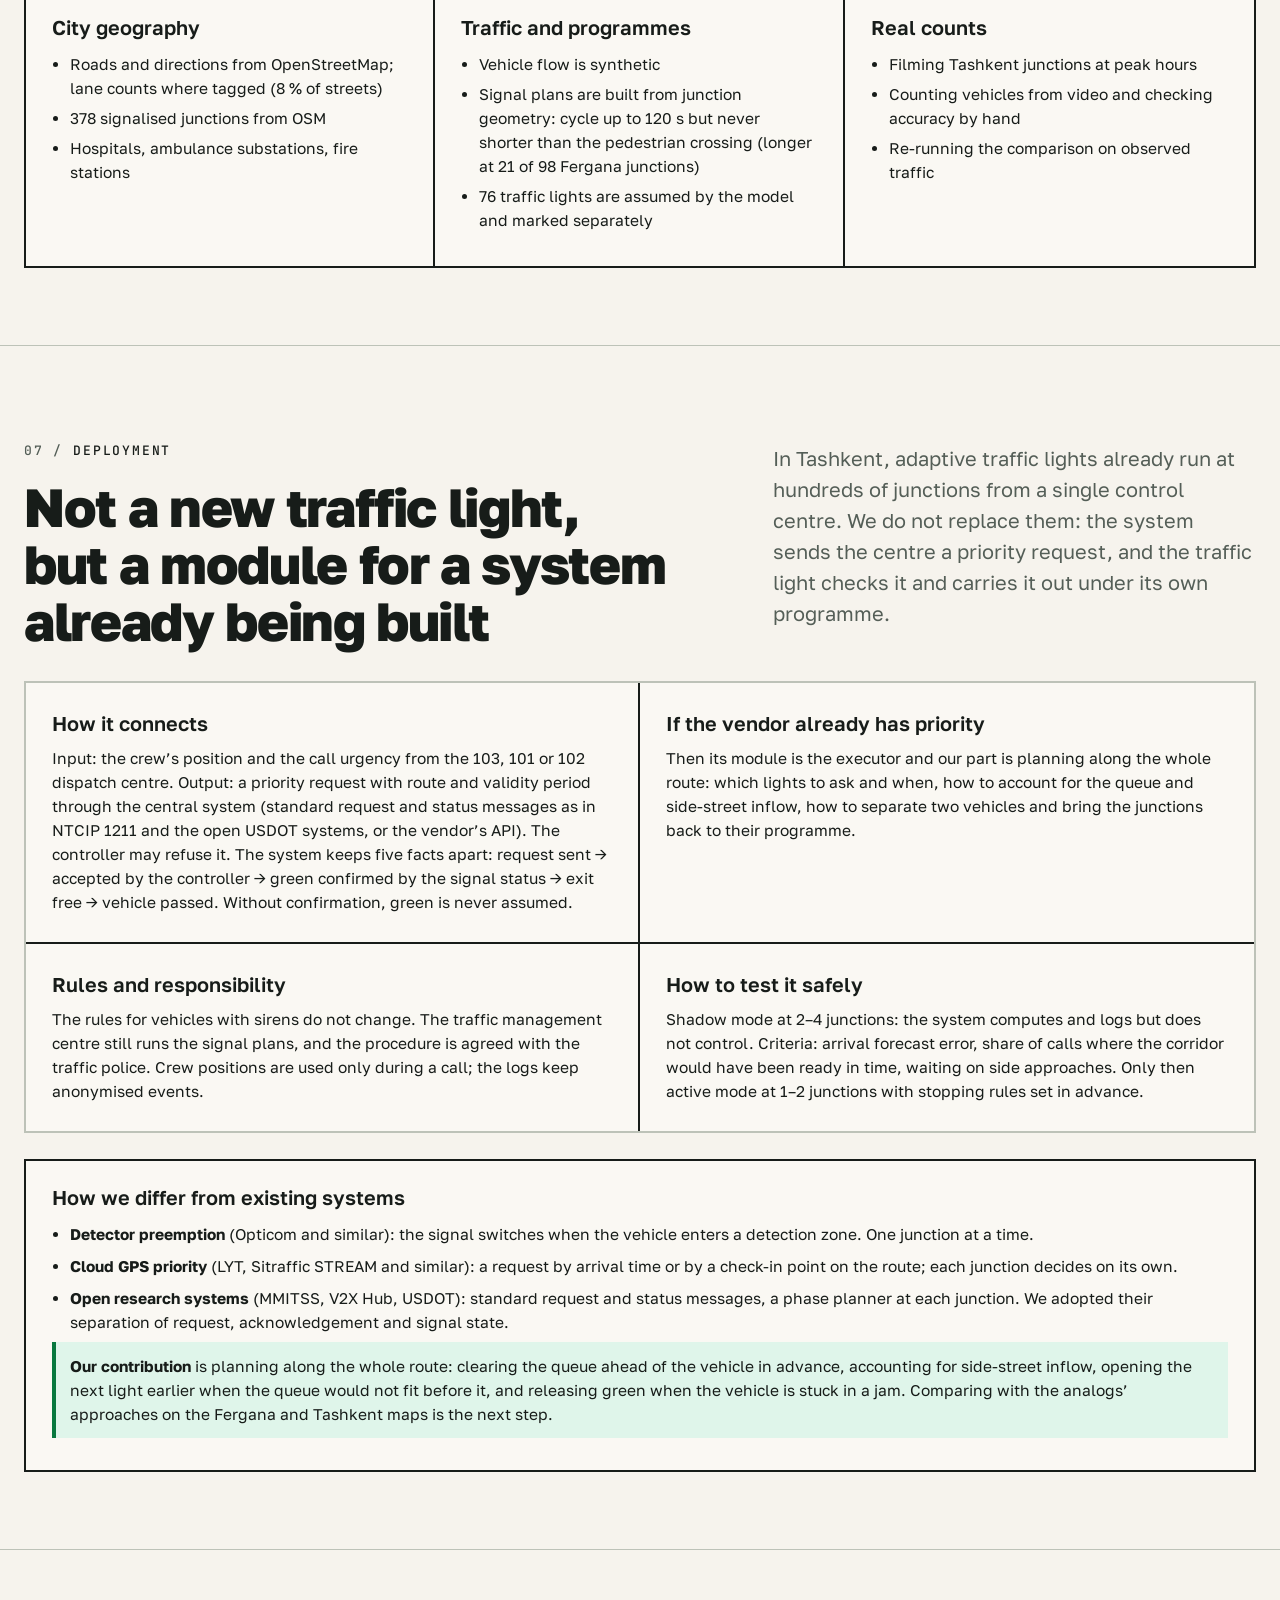
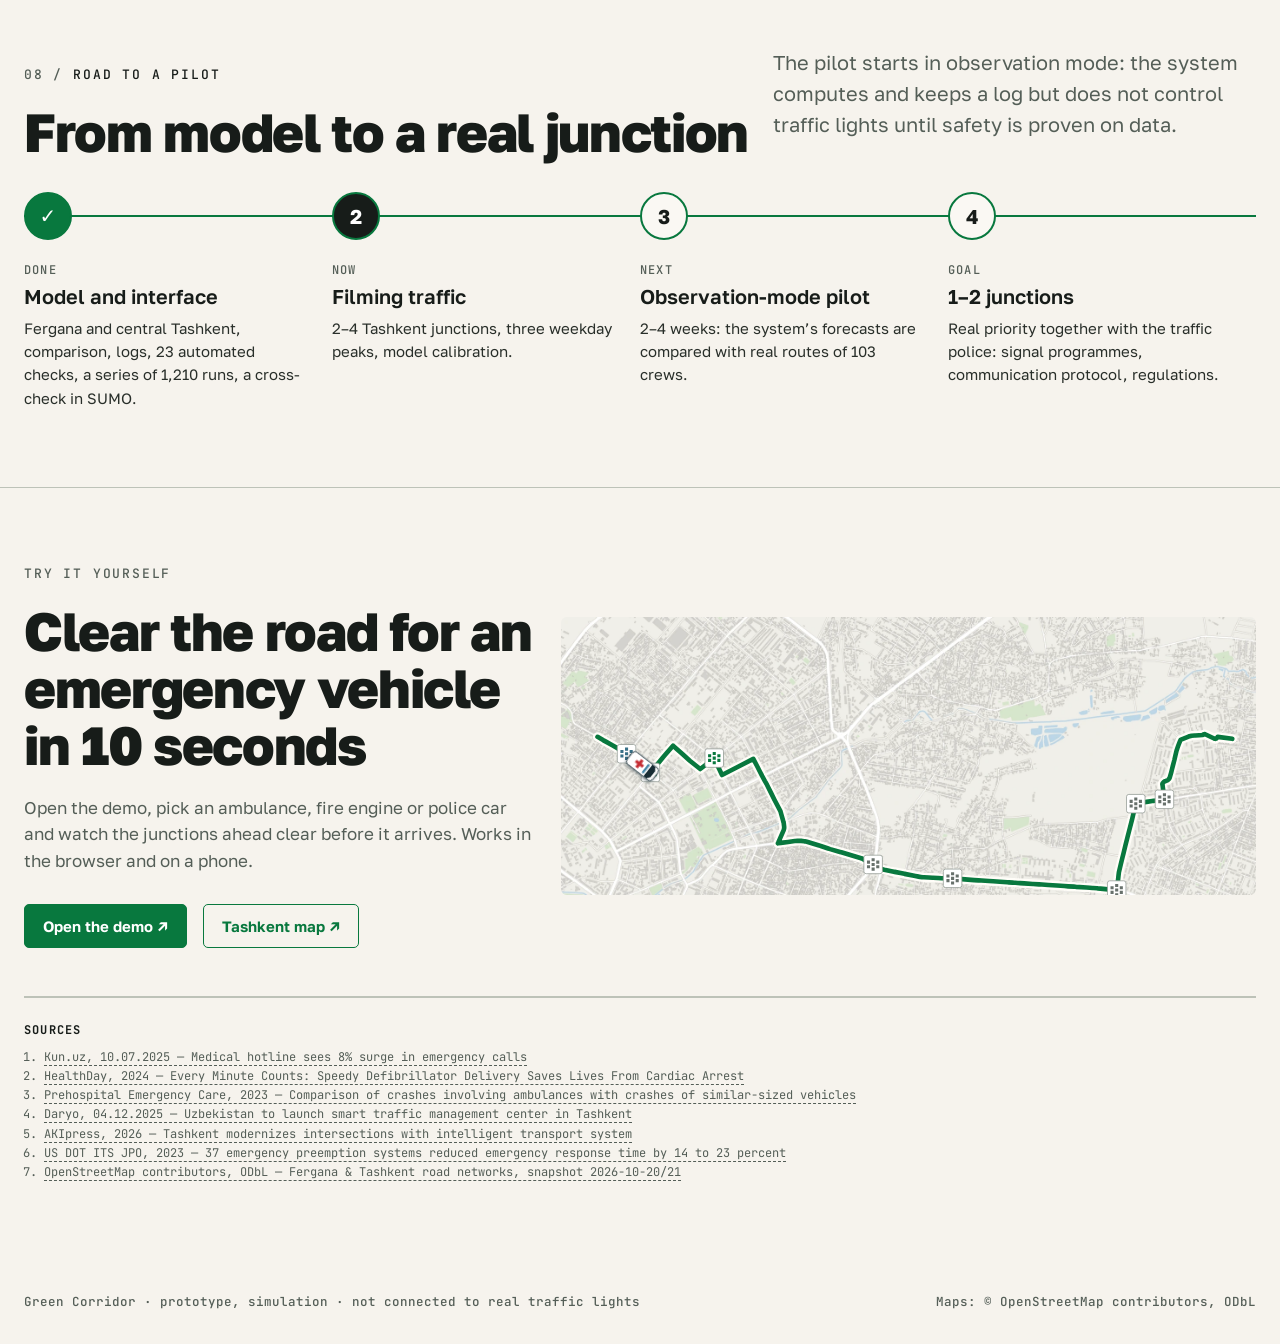
==== commit 5f926734: "Publish landing page with Fergana route maps" ====
--- a/index.html
+++ b/index.html
@@ -63,12 +63,6 @@
 .lang button:last-child { border-right: 0; }
 .lang button[aria-pressed="true"] { background: var(--ink); color: #fff; }
 nav.links + .lang { margin-left: 8px; }
-/* animated traffic behind the page */
-#bgcars { position: absolute; inset: 0; width: 100%; height: 100%; z-index: 0; pointer-events: none; }
-/* traffic only in the side margins, never under the text */
-#bgcars { -webkit-mask-image: linear-gradient(90deg, #000 calc(50% - 660px), transparent calc(50% - 610px), transparent calc(50% + 610px), #000 calc(50% + 660px)); mask-image: linear-gradient(90deg, #000 calc(50% - 660px), transparent calc(50% - 610px), transparent calc(50% + 610px), #000 calc(50% + 660px)); }
-@media (max-width: 1360px) { #bgcars { display: none; } }
-.hero > .wrap { position: relative; z-index: 1; }
 /* mobile menu */
 .menu-btn { display: none; width: 42px; height: 42px; border: 2px solid var(--ink); background: var(--card); cursor: pointer; padding: 0; place-items: center; flex: none; }
 .menu-btn i, .menu-btn i::before, .menu-btn i::after { display: block; width: 18px; height: 2px; background: var(--ink); position: relative; transition: transform .2s, background .2s; }
@@ -76,18 +70,6 @@
 .menu-btn i::before { top: -6px; } .menu-btn i::after { top: 6px; }
 .menu-open .menu-btn i { background: transparent; }
 .menu-open .menu-btn i::before { transform: translateY(6px) rotate(45deg); } .menu-open .menu-btn i::after { transform: translateY(-6px) rotate(-45deg); }
-
-/* decorative */
-.cross { position: absolute; width: 22px; height: 22px; pointer-events: none; }
-.cross::before, .cross::after { content: ''; position: absolute; background: var(--ink); opacity: .35; }
-.cross::before { left: 10px; top: 0; width: 2px; height: 22px; } .cross::after { top: 10px; left: 0; height: 2px; width: 22px; }
-.spark { position: absolute; width: 44px; height: 44px; pointer-events: none; animation: spin 9s linear infinite; }
-@keyframes spin { to { transform: rotate(90deg); } }
-.stairs { position: absolute; width: 180px; height: 120px; pointer-events: none; opacity: .9;
-  background:
-    linear-gradient(var(--line), var(--line)) 120px 0/60px 40px no-repeat,
-    linear-gradient(var(--line), var(--line)) 60px 40px/120px 40px no-repeat,
-    linear-gradient(var(--line), var(--line)) 0 80px/180px 40px no-repeat; }
 
 .eyebrow { display: block; font: 500 13px/1.5 var(--mono); text-transform: uppercase; letter-spacing: .14em; color: var(--grey); }
 .eyebrow::before { content: ''; display: inline-block; width: 10px; height: 10px; margin-right: 10px; background: var(--green); vertical-align: 0; }
@@ -111,12 +93,6 @@
 .hero .eyebrow { margin-bottom: 24px; }
 .hero .lead { margin: 26px 0 32px; }
 .hero-cta { display: flex; gap: 16px; flex-wrap: wrap; }
-.board { position: relative; border: 2px solid var(--ink); background: var(--ink); box-shadow: 10px 10px 0 var(--green); aspect-ratio: 1 / .9; }
-.board canvas { width: 100%; height: 100%; display: block; }
-.board .tag { position: absolute; font: 500 12px var(--mono); text-transform: uppercase; letter-spacing: .08em; background: var(--card); border: 2px solid var(--ink); padding: 6px 10px; }
-.board .t1 { left: -14px; top: 22px; } .board .t2 { right: -14px; bottom: 26px; background: var(--green); color: #fff; }
-.board .legend { position: absolute; left: 14px; bottom: 12px; display: flex; gap: 14px; font: 500 12px var(--mono); color: #c3d0d9; text-transform: uppercase; letter-spacing: .06em; }
-.board .legend i { display: inline-block; width: 9px; height: 9px; margin-right: 6px; vertical-align: -1px; }
 .stats { display: grid; grid-template-columns: repeat(4, 1fr); margin-top: 72px; border-top: 2px solid var(--ink); border-bottom: 2px solid var(--ink); }
 .stat { padding: 26px 24px; border-right: 2px solid var(--ink); }
 .stat:last-child { border-right: 0; }
@@ -264,6 +240,7 @@
   .board .t1 { left: 8px; } .board .t2 { right: 8px; }
 }
 </style>
+<link rel="stylesheet" href="site.css">
 </head>
 <body>
 <header class="top">
@@ -279,9 +256,6 @@
 </header>
 <main id="top">
 <section class="hero">
-  <canvas id="bgcars" aria-hidden="true"></canvas>
-  <span class="cross" style="left:3%;top:40px"></span><span class="cross" style="right:4%;top:120px"></span>
-  <div class="stairs" style="right:0;top:0;transform:scaleY(-1)" aria-hidden="true"></div>
   <div class="wrap">
     <div class="hero-grid">
       <div class="reveal">
@@ -293,11 +267,9 @@
           <a class="btn" href="#how" data-i="b_how">Как это работает ↓</a>
         </div>
       </div>
-      <div class="board reveal" aria-label="Анимация: светофоры впереди скорой переключаются на зелёный">
-        <canvas id="city"></canvas>
-        <span class="tag t1" data-i="tag1">Перекрёсток · подготовка</span>
-        <span class="tag t2" data-i="tag2">Приоритет ✓</span>
-        <div class="legend"><span data-i="lg1"><i style="background:#f2a516"></i>подготовка</span><span data-i="lg2"><i style="background:#34d399"></i>приоритет</span><span data-i="lg3"><i style="background:#5ab8e8"></i>возврат</span></div>
+      <div class="map-panel map-hero" data-map="hero" data-animate>
+        <img src="media/map-hero.webp" width="1400" height="1000" alt="">
+        <span class="map-caption" data-i="map_city">Фергана · Симуляция</span>
       </div>
     </div>
     <div class="stats reveal">
@@ -315,7 +287,6 @@
 </div></div>
 
 <section id="problem">
-  <span class="cross" style="right:6%;top:60px"></span>
   <div class="wrap">
     <div class="sec-head reveal">
       <div><div class="eyebrow" data-i="p_eb">01 / <b>Проблема</b></div><h2 data-i="p_h">Красный можно проехать. Стоящую очередь — нет</h2></div>
@@ -331,7 +302,6 @@
 </section>
 
 <section id="now">
-  <div class="stairs" style="left:0;top:0" aria-hidden="true"></div>
   <div class="wrap">
     <div class="sec-head reveal">
       <div><div class="eyebrow" data-i="w_eb">02 / <b>Почему сейчас</b></div><h2 data-i="w_h">Город строит умную сеть. Нужен модуль для экстренных служб</h2></div>
@@ -346,11 +316,28 @@
   </div>
 </section>
 
-<section id="how" class="dark">
+<section id="how">
   <div class="wrap">
     <div class="sec-head reveal">
       <div><div class="eyebrow" data-i="m_eb">03 / <b>Как работает</b></div><h2 data-i="m_h">Освобождаем дорогу до того, как машина подъедет</h2></div>
       <p class="lead muted" data-i="m_lead">Система не включает весь маршрут сразу. Она смотрит на светофоры в пределах 1,5 км впереди, раз в секунду пересчитывает время прибытия и заранее даёт зелёный направлению экстренной машины — чтобы очередь перед ней, вместе с машинами, вливающимися с боковых улиц, успела уехать. Если выпущенная очередь не поместится до следующего светофора, следующий открывается раньше. Фазы меняются только безопасно.</p>
+    </div>
+    <div class="map-steps">
+      <article>
+        <div class="map-panel" data-map="step" data-phase="request"><img src="media/map-step.webp" width="900" height="720" loading="lazy" alt=""></div>
+        <h3 data-i="map_step1">Маршрут вызова</h3>
+        <p data-i="map_desc1">Диспетчер отмечает адрес на карте.</p>
+      </article>
+      <article>
+        <div class="map-panel" data-map="step" data-phase="priority"><img src="media/map-step.webp" width="900" height="720" loading="lazy" alt=""></div>
+        <h3 data-i="map_step2">Зелёный на подъезде</h3>
+        <p data-i="map_desc2">Светофор заранее освобождает полосу.</p>
+      </article>
+      <article>
+        <div class="map-panel" data-map="step" data-phase="recovery"><img src="media/map-step.webp" width="900" height="720" loading="lazy" alt=""></div>
+        <h3 data-i="map_step3">После проезда</h3>
+        <p data-i="map_desc3">Перекрёсток возвращается к обычному циклу.</p>
+      </article>
     </div>
     <div class="steps">
       <div class="step reveal"><div class="n">01</div><span class="st" style="color:#93a6b4" data-i="st1">ОБЫЧНЫЙ РЕЖИМ</span><p data-i="sp1">Перекрёсток работает по своей программе. Скорая ещё дальше 1,5 км.</p></div>
@@ -372,8 +359,6 @@
 </section>
 
 <section id="product">
-  <span class="cross" style="left:4%;top:70px"></span>
-  <div class="stairs" style="left:0;bottom:0;transform:scaleX(-1)" aria-hidden="true"></div>
   <div class="wrap">
     <div class="sec-head reveal">
       <div><div class="eyebrow" data-i="d_eb">04 / <b>Продукт</b></div><h2 data-i="d_h">Диспетчер видит, что делает город</h2></div>
@@ -401,15 +386,19 @@
       <div><div class="eyebrow" data-i="x_eb">05 / <b>Результаты</b></div><h2 data-i="x_h">Цифры считает симулятор, а&nbsp;не&nbsp;мы</h2></div>
       <p class="lead muted" data-i="x_lead">Маршруты выбраны случайно до получения результатов: 50 пар «откуда—куда» по магистралям Ферганы и 20 по Ташкенту, у каждой 2–3 прогона с разным потоком. Каждое сравнение — два прогона из одного и того же состояния. В обоих вариантах машина с сиреной вправе ехать на красный, а её координаты приходят с ошибкой ±10 м и задержкой 2 с.</p>
     </div>
+    <div class="result-summary">
+      <div><strong>−10%</strong><span data-i="map_result">Медианное изменение времени в пути</span></div>
+      <div class="result-bars" aria-hidden="true"><span data-i="map_base">Обычный режим</span><i></i><span data-i="map_priority">Зелёный коридор</span><i></i></div>
+    </div>
     <div class="res">
       <div class="chart reveal" id="chart">
         <h3 data-i="ch">Время в пути, секунды (медиана)</h3>
         <div class="muted" style="font-size:14px" data-i="chs">случайные маршруты 1,5–5 км по прямой, синтетический поток</div>
         <div class="bars">
-          <div class="bar-row"><div class="lbl" data-i="b1">Фергана<small>средний поток · 150 поездок</small></div><div class="pair"><div class="bar a"><i data-v="380">380</i></div><div class="bar b"><i data-v="309">309</i></div></div></div>
-          <div class="bar-row"><div class="lbl" data-i="b2">Фергана<small>высокий поток · 150 поездок</small></div><div class="pair"><div class="bar a"><i data-v="399">399</i></div><div class="bar b"><i data-v="324">324</i></div></div></div>
-          <div class="bar-row"><div class="lbl" data-i="b3">Ташкент<small>средний поток · 40 поездок</small></div><div class="pair"><div class="bar a"><i data-v="313">313</i></div><div class="bar b"><i data-v="266">266</i></div></div></div>
-          <div class="bar-row"><div class="lbl" data-i="b4">Фергана, если очередь всегда расступается<small>проверка допущения · 150 поездок</small></div><div class="pair"><div class="bar a"><i data-v="356">356</i></div><div class="bar b"><i data-v="310">310</i></div></div></div>
+          <div class="bar-row"><div class="lbl" data-i="b1">Фергана<small>средний поток · 150 поездок</small></div><div class="pair"><div class="bar a"><i style="width:84.44%">380</i></div><div class="bar b"><i style="width:68.67%">309</i></div></div></div>
+          <div class="bar-row"><div class="lbl" data-i="b2">Фергана<small>высокий поток · 150 поездок</small></div><div class="pair"><div class="bar a"><i style="width:88.67%">399</i></div><div class="bar b"><i style="width:72.00%">324</i></div></div></div>
+          <div class="bar-row"><div class="lbl" data-i="b3">Ташкент<small>средний поток · 40 поездок</small></div><div class="pair"><div class="bar a"><i style="width:69.56%">313</i></div><div class="bar b"><i style="width:59.11%">266</i></div></div></div>
+          <div class="bar-row"><div class="lbl" data-i="b4">Фергана, если очередь всегда расступается<small>проверка допущения · 150 поездок</small></div><div class="pair"><div class="bar a"><i style="width:79.11%">356</i></div><div class="bar b"><i style="width:68.89%">310</i></div></div></div>
         </div>
         <div class="axis num" aria-hidden="true"><span>0</span><span>150</span><span>300</span><span>450</span></div>
         <div class="key"><span data-i="ka"><i style="background:#8597a5"></i>А · обычные</span><span data-i="kb"><i style="background:#18b26b"></i>Б · коридор</span></div>
@@ -425,7 +414,6 @@
 </section>
 
 <section id="truth">
-  <span class="cross" style="right:5%;top:70px"></span>
   <div class="wrap">
     <div class="sec-head reveal">
       <div><div class="eyebrow" data-i="t_eb">06 / <b>Честно о данных</b></div><h2 data-i="t_h">Что реально, а что модель</h2></div>
@@ -481,11 +469,13 @@
 <section class="final" style="border-bottom:0">
   <div class="wrap">
     <div class="box reveal">
-      <svg class="spark" style="right:40px;top:40px" viewBox="0 0 44 44" aria-hidden="true"><path d="M22 0v44M0 22h44" stroke="#34d399" stroke-width="3"/><rect x="17" y="17" width="10" height="10" fill="#34d399"/></svg>
+      <div>
       <div class="eyebrow" style="color:#93a6b4" data-i="z_eb"><b style="color:#fff">Попробуйте сами</b></div>
       <h2 style="margin-top:18px" data-i="z_h">Откройте дорогу экстренной машине за 10 секунд</h2>
       <p data-i="z_p">Откройте демо, выберите скорую, пожарную или полицию и смотрите, как перекрёстки впереди освобождаются к её подъезду. Работает в браузере и на телефоне.</p>
       <div class="hero-cta"><a class="btn go" href="app/" target="_blank" rel="noopener" data-i="z_b1">Открыть демо ↗</a><a class="btn" href="app/#tashkent" target="_blank" rel="noopener" data-i="z_b2">Карта Ташкента ↗</a></div>
+      </div>
+      <div class="map-panel map-cta" data-map="cta"><img src="media/map-cta.webp" width="1600" height="640" loading="lazy" alt=""></div>
     </div>
     <div class="sources reveal">
       <h3 data-i="src_h">Источники</h3>
@@ -512,7 +502,6 @@
 const nodes = [...document.querySelectorAll('[data-i]')];
 const RU = { _title: document.title };
 nodes.forEach((n) => { RU[n.dataset.i] = n.innerHTML; });
-const reduce = matchMedia('(prefers-reduced-motion: reduce)').matches;
 const MENU = { ru: ['Меню', 'Закрыть меню'], uz: ['Menyu', 'Menyuni yopish'], en: ['Menu', 'Close menu'] };
 let curLang = 'ru';
 function setLang(l) {
@@ -542,121 +531,7 @@
 matchMedia('(min-width: 1001px)').addEventListener('change', (m) => { if (m.matches) setMenu(false); });
 setLang(lang0);
 
-// run a canvas loop only while its element is on screen and the tab is visible
-function loop(el, draw) {
-  let onScreen = false, raf = 0;
-  const tick = (now) => { raf = 0; draw(now); schedule(); };
-  const schedule = () => { if (!raf && onScreen && !document.hidden) raf = requestAnimationFrame(tick); };
-  new IntersectionObserver((es) => { onScreen = es[0].isIntersecting; schedule(); }).observe(el);
-  document.addEventListener('visibilitychange', schedule);
-  return () => { if (!raf) draw(performance.now()); };
-}
-// size a canvas to its box; only width changes or real layout changes trigger it (not the mobile URL bar)
-function fitCanvas(c, g, cb) {
-  const apply = () => { const r = c.getBoundingClientRect(), d = Math.min(devicePixelRatio || 1, 2); if (!r.width || !r.height) return; c.width = Math.round(r.width * d); c.height = Math.round(r.height * d); g.setTransform(d, 0, 0, d, 0, 0); cb(r.width, r.height); };
-  new ResizeObserver(apply).observe(c); apply();
-}
-
-// ── background traffic: faint pixel cars on horizontal and vertical lanes, an ambulance now and then
-const bg = document.getElementById('bgcars'), bx = bg.getContext('2d');
-let BW = 0, BH = 0;
-const lanesH = [0.18, 0.46, 0.74, 0.92], lanesV = [0.08, 0.93];
-const bcars = Array.from({ length: 22 }, (_, i) => ({
-  vert: i % 5 === 0, lane: i % 4, x: Math.random(), dir: i % 2 ? 1 : -1, v: 0.00025 + Math.random() * 0.0004, amb: i === 7,
-}));
-function bgFrame() {
-  if (!BW) return;
-  bx.clearRect(0, 0, BW, BH);
-  bx.fillStyle = 'rgba(13,27,42,.05)';
-  lanesH.forEach((y) => { for (let x = 0; x < BW; x += 22) bx.fillRect(x, y * BH, 12, 2); });
-  lanesV.forEach((x) => { for (let y = 0; y < BH; y += 22) bx.fillRect(x * BW, y, 2, 12); });
-  for (const c of bcars) {
-    if (!reduce) { c.x += c.v * c.dir * (c.amb ? 2.2 : 1); if (c.x > 1.05) c.x = -0.05; if (c.x < -0.05) c.x = 1.05; }
-    const px = c.vert ? lanesV[c.lane % 2] * BW + (c.dir > 0 ? 4 : -12) : c.x * BW;
-    const py = c.vert ? c.x * BH : lanesH[c.lane] * BH + (c.dir > 0 ? 5 : -11);
-    const w = c.vert ? 8 : 18, h = c.vert ? 18 : 8;
-    if (c.amb) {
-      bx.fillStyle = 'rgba(24,178,107,.18)';
-      if (c.vert) bx.fillRect(px - 2, py - (c.dir > 0 ? 60 : -h), w + 4, 60); else bx.fillRect(c.dir > 0 ? px - 70 : px + w, py - 2, 70, h + 4);
-      bx.fillStyle = 'rgba(255,255,255,.95)'; bx.fillRect(px, py, w, h);
-      bx.strokeStyle = 'rgba(13,27,42,.35)'; bx.strokeRect(px + .5, py + .5, w - 1, h - 1);
-      bx.fillStyle = 'rgba(229,72,77,.85)'; bx.fillRect(px + w / 2 - 1.5, py + 1.5, 3, h - 3); bx.fillRect(px + 2, py + h / 2 - 1.5, w - 4, 3);
-    } else {
-      bx.fillStyle = 'rgba(13,27,42,.07)'; bx.fillRect(px, py, w, h);
-      bx.fillStyle = 'rgba(13,27,42,.11)'; if (c.vert) bx.fillRect(px, c.dir > 0 ? py + h - 4 : py, w, 4); else bx.fillRect(c.dir > 0 ? px + w - 4 : px, py, 4, h);
-    }
-  }
-}
-const bgDraw = reduce ? bgFrame : loop(bg, bgFrame);
-fitCanvas(bg, bx, (w, h) => { BW = w; BH = h; bgDraw(); });
-// reveal on scroll (content is visible without JS; observer only adds the entrance)
-const io = new IntersectionObserver((es) => es.forEach((e) => { if (e.isIntersecting) { e.target.classList.remove('pre'); io.unobserve(e.target); } }), { threshold: 0.12 });
-document.querySelectorAll('.reveal').forEach((el) => { if (el.getBoundingClientRect().top > innerHeight) { el.classList.add('pre'); io.observe(el); } });
-// bars drawn to one scale (max 450 s)
-const chart = document.getElementById('chart');
-new IntersectionObserver((es, o) => es.forEach((e) => { if (e.isIntersecting) { chart.querySelectorAll('.bar i').forEach((i) => { i.style.width = (100 * i.dataset.v / 450) + '%'; }); o.disconnect(); } }), { threshold: 0.3 }).observe(chart);
-
-// hero: pixel city — the light ahead of the ambulance prepares, turns green, then recovers
-const cv = document.getElementById('city'), ctx = cv.getContext('2d');
-let W = 0, H = 0, S = 0;
-
-const cols = [0.2, 0.5, 0.8], rows = [0.25, 0.55, 0.85];
-// route: along row 0.55 left→right, then up column 0.8
-const path = [[0.02, 0.55], [0.8, 0.55], [0.8, 0.05]];
-const junctions = [[0.2, 0.55], [0.5, 0.55], [0.8, 0.55], [0.8, 0.25]];
-const cars = Array.from({ length: 18 }, (_, i) => ({ v: i % 2, line: (i % 3), p: Math.random(), s: 0.0009 + Math.random() * 0.0012 }));
-function routePos(t) { // t in [0,1] along path
-  const segs = [[path[0], path[1]], [path[1], path[2]]];
-  const L = segs.map(([a, b]) => Math.hypot(b[0] - a[0], b[1] - a[1])), tot = L[0] + L[1];
-  let d = t * tot;
-  for (let k = 0; k < 2; k++) { if (d <= L[k] || k === 1) { const [a, b] = segs[k], u = Math.min(1, d / L[k]); return [a[0] + (b[0] - a[0]) * u, a[1] + (b[1] - a[1]) * u, d + (k ? L[0] : 0)]; } d -= L[k]; }
-}
-function distAlong(j) { // distance of junction along the route
-  if (j[1] === 0.55) return j[0] - 0.02; return 0.78 + (0.55 - j[1]);
-}
-let t0 = performance.now();
-function frame(now) {
-  if (!W) return;
-  const T = ((now - t0) / 9000) % 1;
-  ctx.fillStyle = '#0d1b2a'; ctx.fillRect(0, 0, W, H);
-  // blocks
-  ctx.fillStyle = '#16283b';
-  for (let x = 0; x < 4; x++) for (let y = 0; y < 4; y++) {
-    const x0 = [0, ...cols][x] * W + 14, x1 = [...cols, 1][x] * W - 14, y0 = [0, ...rows][y] * H + 14, y1 = [...rows, 1][y] * H - 14;
-    for (let px = x0; px < x1 - 8; px += 12) for (let py = y0; py < y1 - 8; py += 12) if (((px * 7 + py * 3) | 0) % 5) ctx.fillRect(px, py, 9, 9);
-  }
-  // roads
-  ctx.fillStyle = '#2b4154';
-  cols.forEach((c) => ctx.fillRect(c * W - 9, 0, 18, H)); rows.forEach((r) => ctx.fillRect(0, r * H - 9, W, 18));
-  // route: planned (dashed) + travelled
-  const [ex, ey, ed] = routePos(T);
-  ctx.strokeStyle = 'rgba(169,186,198,.6)'; ctx.setLineDash([6, 6]); ctx.lineWidth = 3;
-  ctx.beginPath(); ctx.moveTo(ex * W, ey * H); if (ey === 0.55 && ex < 0.8) ctx.lineTo(0.8 * W, 0.55 * H); ctx.lineTo(0.8 * W, 0.05 * H); ctx.stroke(); ctx.setLineDash([]);
-  // traffic (pixel cars on their lanes)
-  ctx.fillStyle = '#c9d4dc';
-  cars.forEach((c) => { if (!reduce) c.p = (c.p + c.s) % 1; const lane = c.v ? cols[c.line] : rows[c.line]; if (c.v) ctx.fillRect(lane * W + 2, c.p * H, 6, 10); else if (c.line !== 1) ctx.fillRect(c.p * W, lane * H + 2, 10, 6); });
-  // junction states from the ambulance position
-  junctions.forEach((j) => {
-    const dd = distAlong(j) - ed;
-    let col = '#4f6170', ring = null;
-    if (dd > 0 && dd < 0.2) { col = '#34d399'; ring = '#34d399'; }
-    else if (dd >= 0.2 && dd < 0.42) { col = '#f2a516'; ring = '#f2a516'; }
-    else if (dd <= 0 && dd > -0.25) { col = '#5ab8e8'; ring = '#5ab8e8'; }
-    const x = j[0] * W, y = j[1] * H;
-    if (ring) { ctx.strokeStyle = ring; ctx.lineWidth = 3; ctx.strokeRect(x - 17, y - 17, 34, 34); }
-    ctx.fillStyle = '#0d1b2a'; ctx.fillRect(x - 7, y - 7, 14, 14); ctx.fillStyle = col; ctx.fillRect(x - 4, y - 4, 8, 8);
-  });
-  // ambulance: white pixel van with red cross and a calm beacon
-  const ax = ex * W, ay = ey * H, vert = ey !== 0.55 || ex >= 0.8;
-  ctx.save(); ctx.translate(ax, ay); if (vert) ctx.rotate(-Math.PI / 2);
-  ctx.fillStyle = 'rgba(52,211,153,.18)'; ctx.fillRect(-26, -16, 52, 32);
-  ctx.fillStyle = '#ffffff'; ctx.fillRect(-16, -8, 32, 16);
-  ctx.fillStyle = '#e5484d'; ctx.fillRect(-4, -6, 4, 12); ctx.fillRect(-8, -2, 12, 4);
-  ctx.fillStyle = (Math.floor(now / 600) % 2 && !reduce) ? '#e5484d' : '#5ab8e8'; ctx.fillRect(10, -7, 4, 4);
-  ctx.restore();
-}
-const cityDraw = loop(cv, frame);
-fitCanvas(cv, ctx, (w, h) => { W = w; H = h; S = Math.min(W, H); cityDraw(); });
 </script>
+<script src="maps.js" defer></script>
 </body>
 </html>
--- a/site.css
+++ b/site.css
@@ -0,0 +1,82 @@
+:root {
+  --paper: #f6f3ed;
+  --card: #faf8f3;
+  --ink: #171c19;
+  --ink-2: #292f2a;
+  --grey: #545e57;
+  --line: #bdc2b8;
+  --green: #08783e;
+  --green-2: #b9ddc5;
+  --green-soft: #e2eee2;
+  --shadow: none;
+}
+
+.wrap { max-width: 1500px; padding-inline: max(24px, env(safe-area-inset-left)); }
+header.top { background: var(--paper); border-bottom: 1px solid var(--line); backdrop-filter: none; }
+.top .wrap { gap: clamp(12px, 1.3vw, 22px); }
+.logo { white-space: nowrap; }
+.logo b { color: inherit; }
+nav.links { gap: clamp(10px, 1.3vw, 22px); font: 600 14px var(--body); letter-spacing: 0; text-transform: none; }
+.btn, .menu-btn { border: 1px solid var(--green); border-radius: 5px; box-shadow: none; }
+.btn { background: transparent; color: var(--green); font: 650 15px var(--body); letter-spacing: 0; text-transform: none; }
+.btn:hover, .btn:active { box-shadow: none; transform: none; background: var(--green-soft); }
+.btn.dark, .btn.go { background: var(--green); color: white; box-shadow: none; }
+.btn.go:hover, .btn.dark:hover { background: #096333; }
+.lang, .lang button, .lang button:last-child { border: 0; background: transparent; }
+.lang button { color: var(--grey); padding: 8px 5px; font: 600 13px var(--body); }
+.lang button + button::before { content: '/'; color: var(--grey); padding-right: 8px; }
+.lang button[aria-pressed="true"] { background: transparent; color: var(--green); }
+.eyebrow::before { display: none; }
+section { padding-block: clamp(46px, 6vw, 88px); border-bottom: 1px solid var(--line); }
+.sec-head { gap: 24px; margin-bottom: 32px; }
+.hero { padding-top: clamp(24px, 4vw, 60px); }
+.hero-grid { grid-template-columns: minmax(0, .82fr) minmax(0, 1.18fr); gap: clamp(20px, 3vw, 42px); }
+.hero h1 { font-size: clamp(39px, 5.35vw, 82px); letter-spacing: -.055em; text-wrap: initial; }
+.hero .lead { font-size: clamp(16px, 1.35vw, 20px); }
+.hl { box-shadow: none; }
+.stats { border-block: 1px solid var(--line); }
+.stat, .steps .step, .rules .rule, .card, .chart, .fact, .deploy, .shot { border-color: var(--line); box-shadow: none; }
+.steps .step, .rules .rule { color: var(--ink); background: var(--card); }
+.steps .step p, .rules .rule p { color: var(--grey); }
+.steps .step .st { color: var(--green) !important; }
+.steps .step .n { color: var(--grey); }
+.formula { background: var(--green-soft); border: 1px solid var(--line); }
+.formula code, .formula p { color: var(--ink); }
+.formula code em { color: var(--green); }
+.ticker > div { animation: none; }
+
+.map-panel { position: relative; overflow: hidden; min-width: 0; border-radius: 6px; background: #f1efe9; }
+.map-panel img { width: 100%; }
+.map-panel svg { position: absolute; inset: 0; width: 100%; height: 100%; }
+.map-caption { position: absolute; top: 12px; left: 12px; padding: 4px 9px; border-radius: 4px; background: var(--paper); font-size: 14px; }
+.route-line, .route-outline { fill: none; stroke-linecap: round; stroke-linejoin: round; }
+.route-line { stroke: var(--green); }
+.route-outline { stroke: #fffdf8; }
+.ambulance { filter: drop-shadow(0 2px 2px #172c3466); }
+.map-steps { display: grid; grid-template-columns: repeat(3, minmax(0, 1fr)); gap: 20px; margin-bottom: 36px; }
+.map-steps h3 { margin-top: 12px; }
+.map-steps p { margin: 4px 0 0; color: var(--grey); }
+.result-summary { display: grid; grid-template-columns: minmax(0, 1fr) minmax(0, 2fr); gap: 24px; align-items: center; padding-block: 18px 30px; }
+.result-summary strong { display: block; font-size: clamp(52px, 7vw, 96px); line-height: 1; letter-spacing: -.07em; }
+.result-bars { display: grid; grid-template-columns: minmax(0, 11rem) minmax(0, 1fr); gap: 12px; align-items: center; }
+.result-bars i { display: block; height: 22px; border-radius: 3px; background: #a7ada8; }
+.result-bars i:last-child { width: 90%; background: var(--green); }
+#pilot .road::before { background: var(--green); }
+#pilot .dot { border-radius: 50%; border-color: var(--green); box-shadow: none; }
+.final { background: var(--paper); }
+.final .box { display: grid; grid-template-columns: minmax(0, .85fr) minmax(0, 1.15fr); gap: 24px; align-items: center; border: 0; background: none; color: var(--ink); padding: 0; box-shadow: none; }
+.final .box p, .final .box .eyebrow, .final .box .eyebrow b { color: var(--grey) !important; }
+.final .box .btn:not(.go) { color: var(--green); border-color: var(--green); }
+.sources { border-top-color: var(--line); }
+
+@media (max-width: 1000px) {
+  .top nav.links { background: var(--paper); }
+  .hero-grid, .final .box { grid-template-columns: minmax(0, 1fr); }
+}
+@media (max-width: 620px) {
+  .wrap { padding-inline: 16px; }
+  .top .wrap { gap: 8px; }
+  .top .logo { gap: 6px; white-space: normal; }
+  .map-steps, .result-summary { grid-template-columns: minmax(0, 1fr); }
+  .result-bars { grid-template-columns: minmax(0, 10rem) minmax(0, 1fr); }
+}
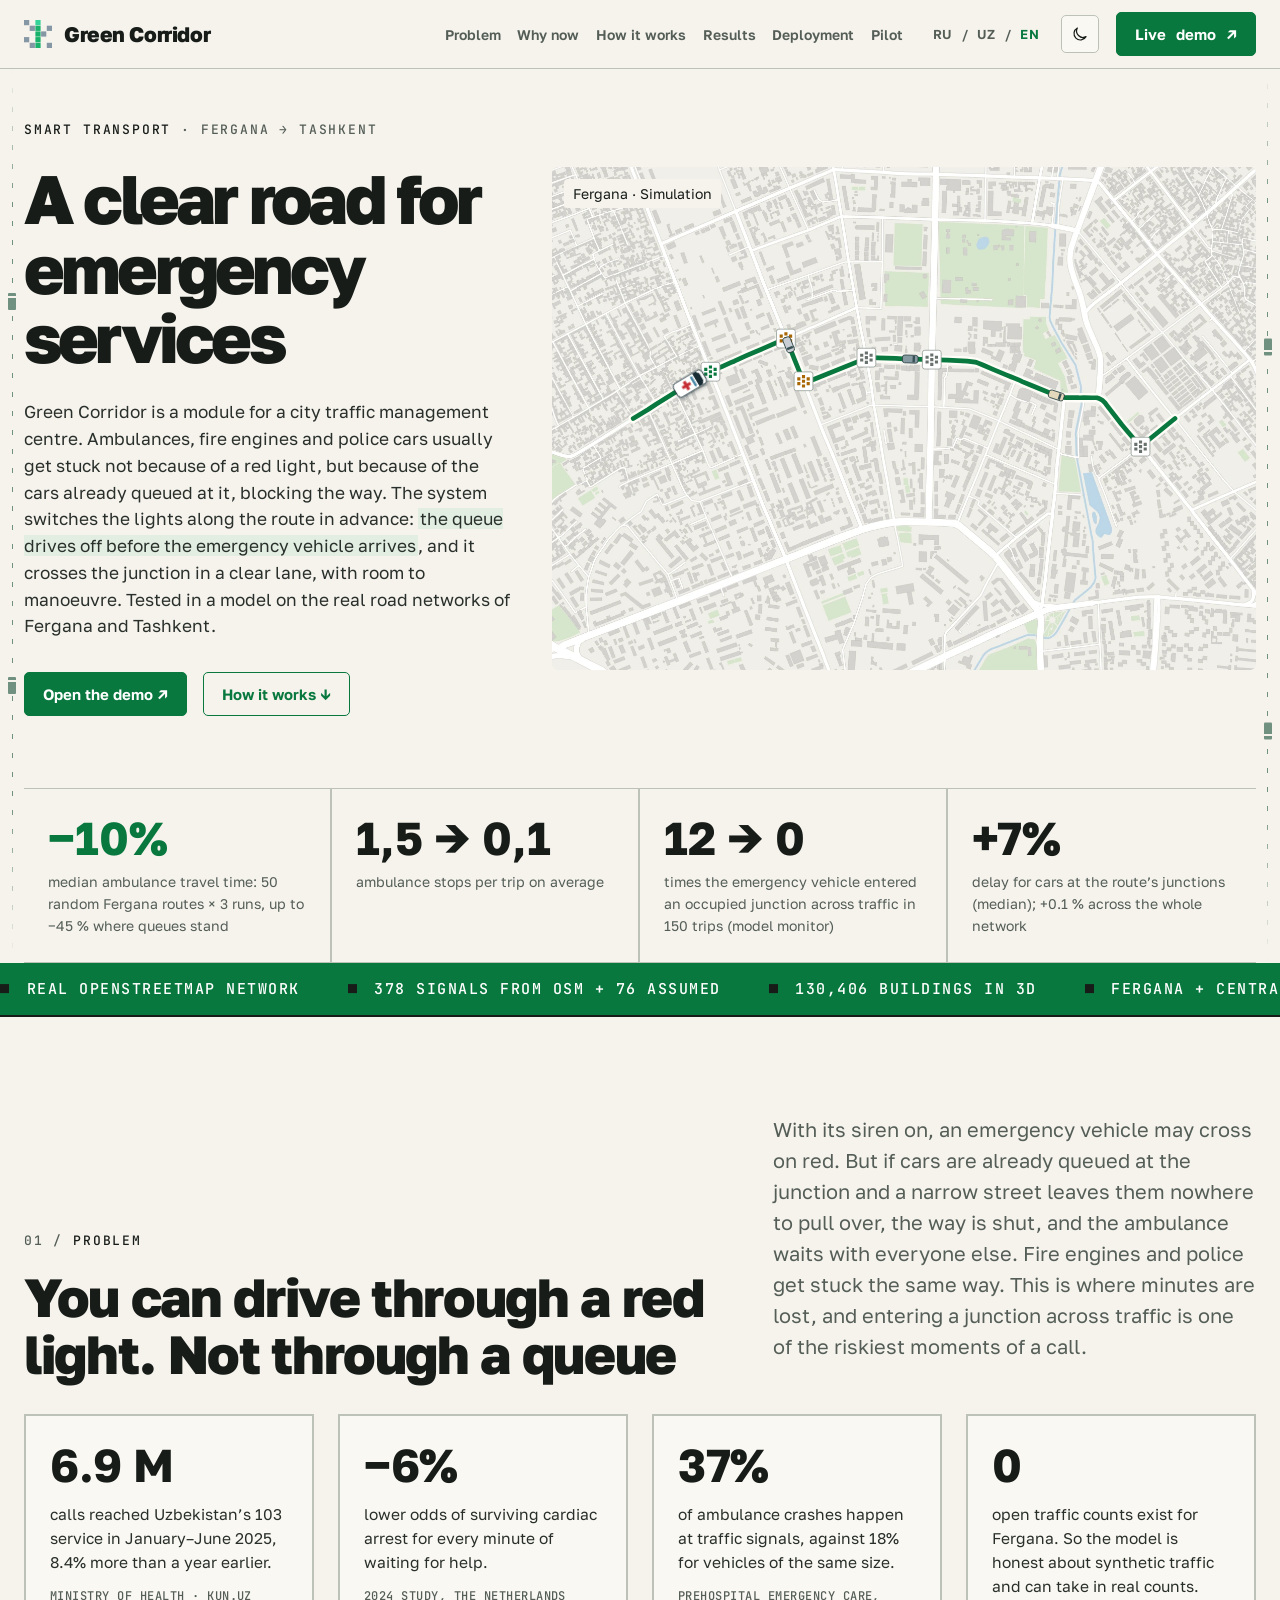
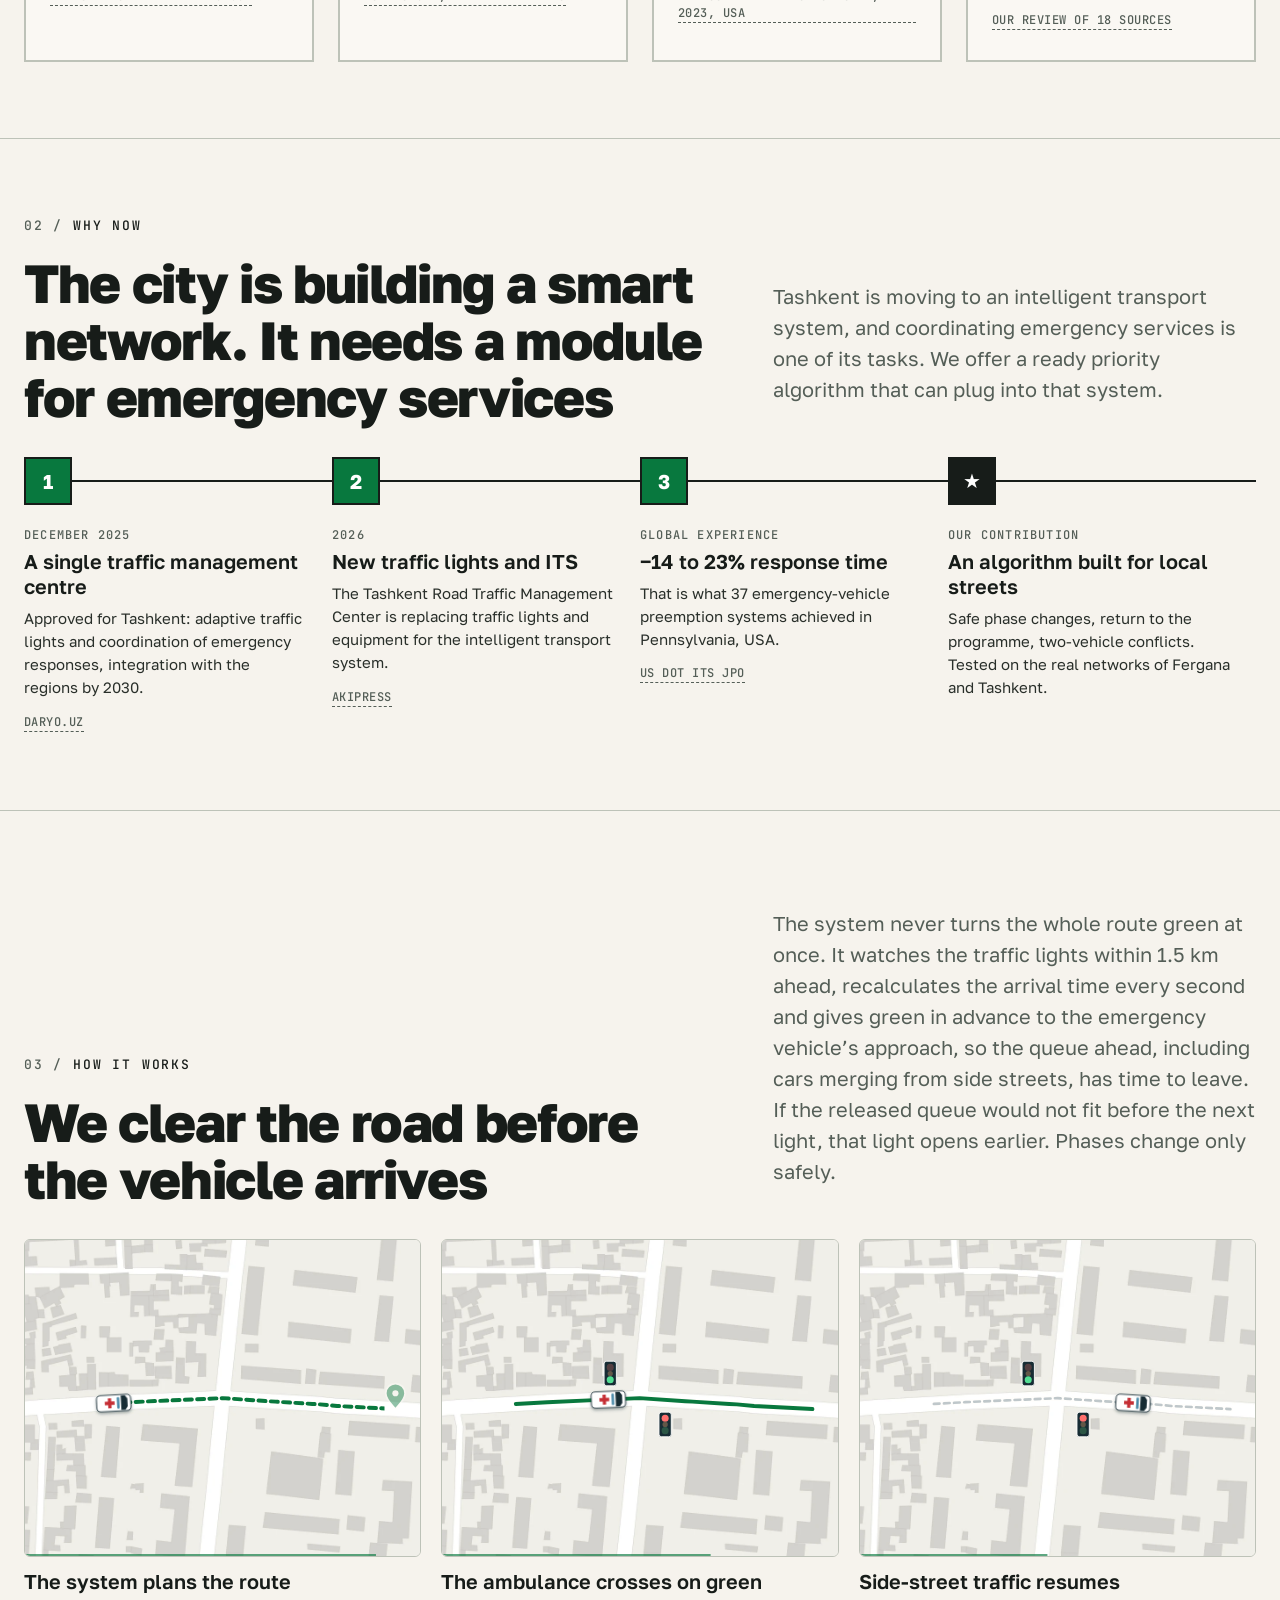
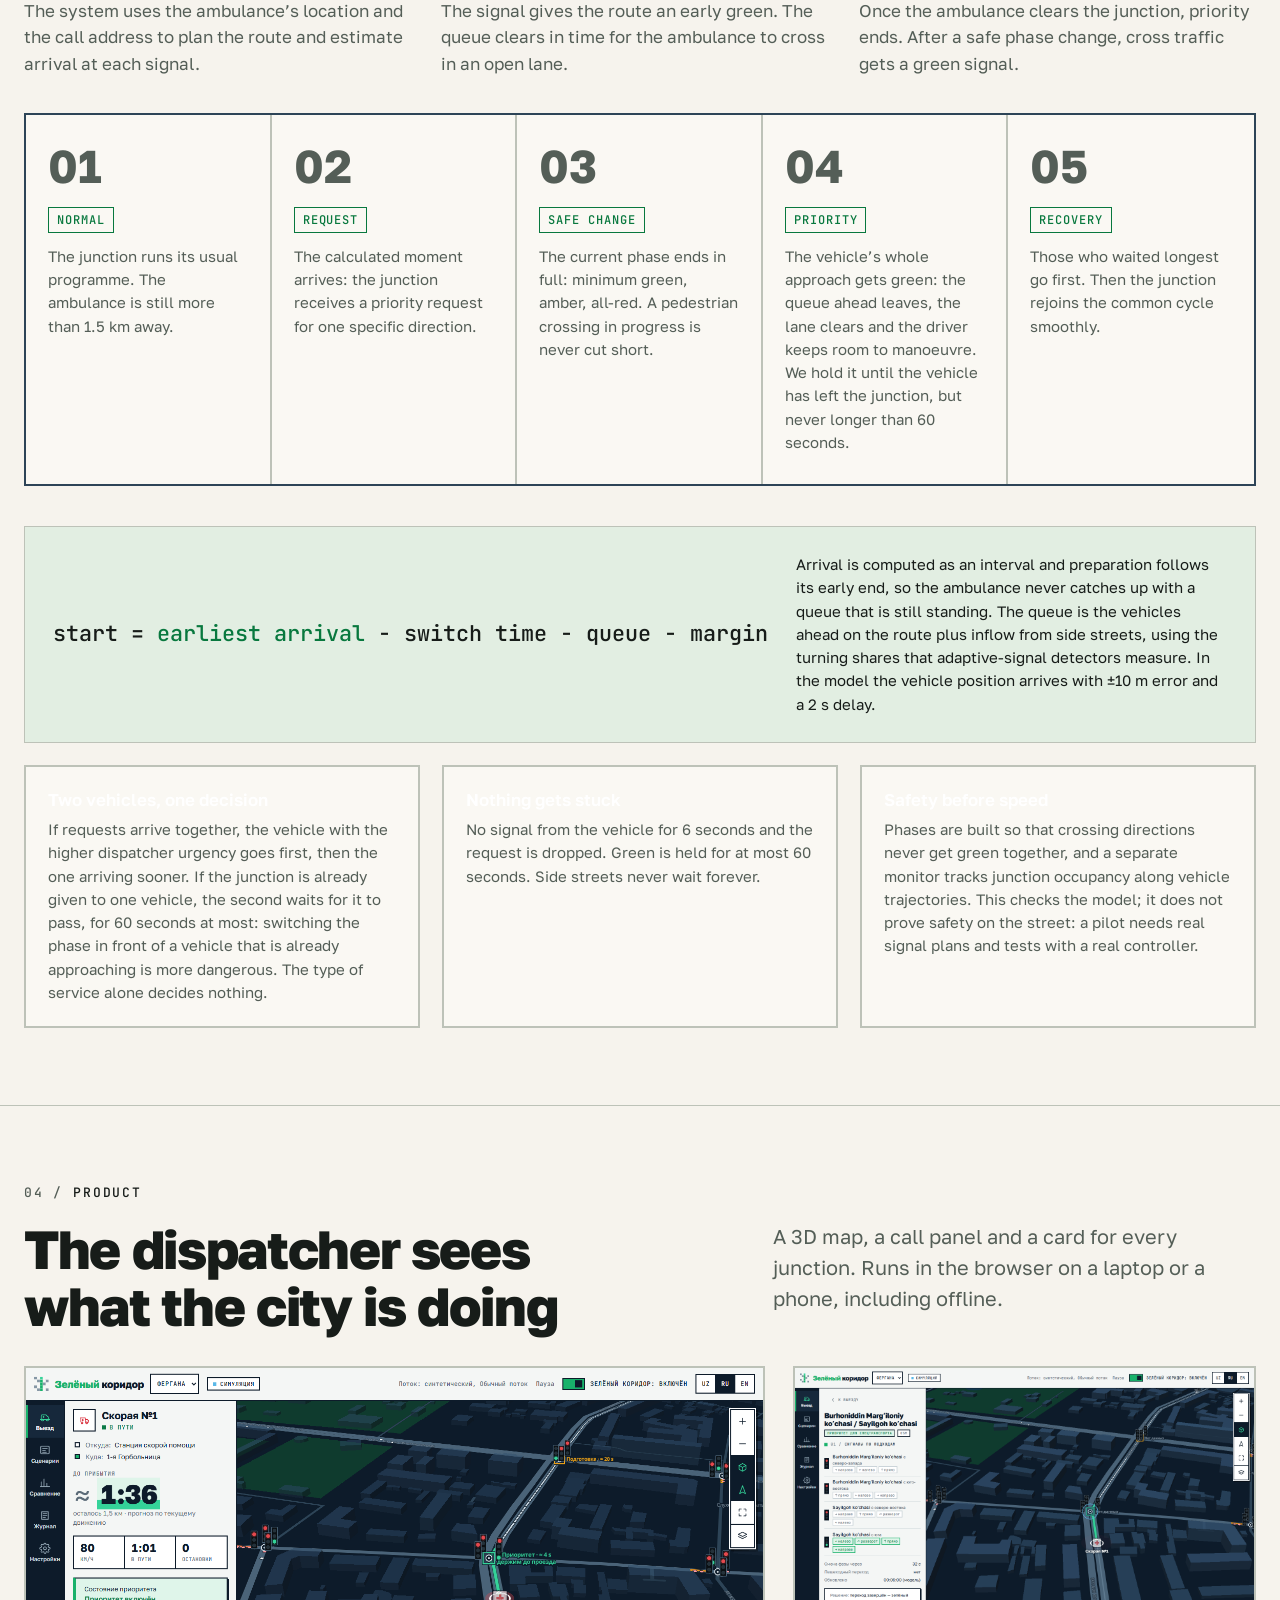
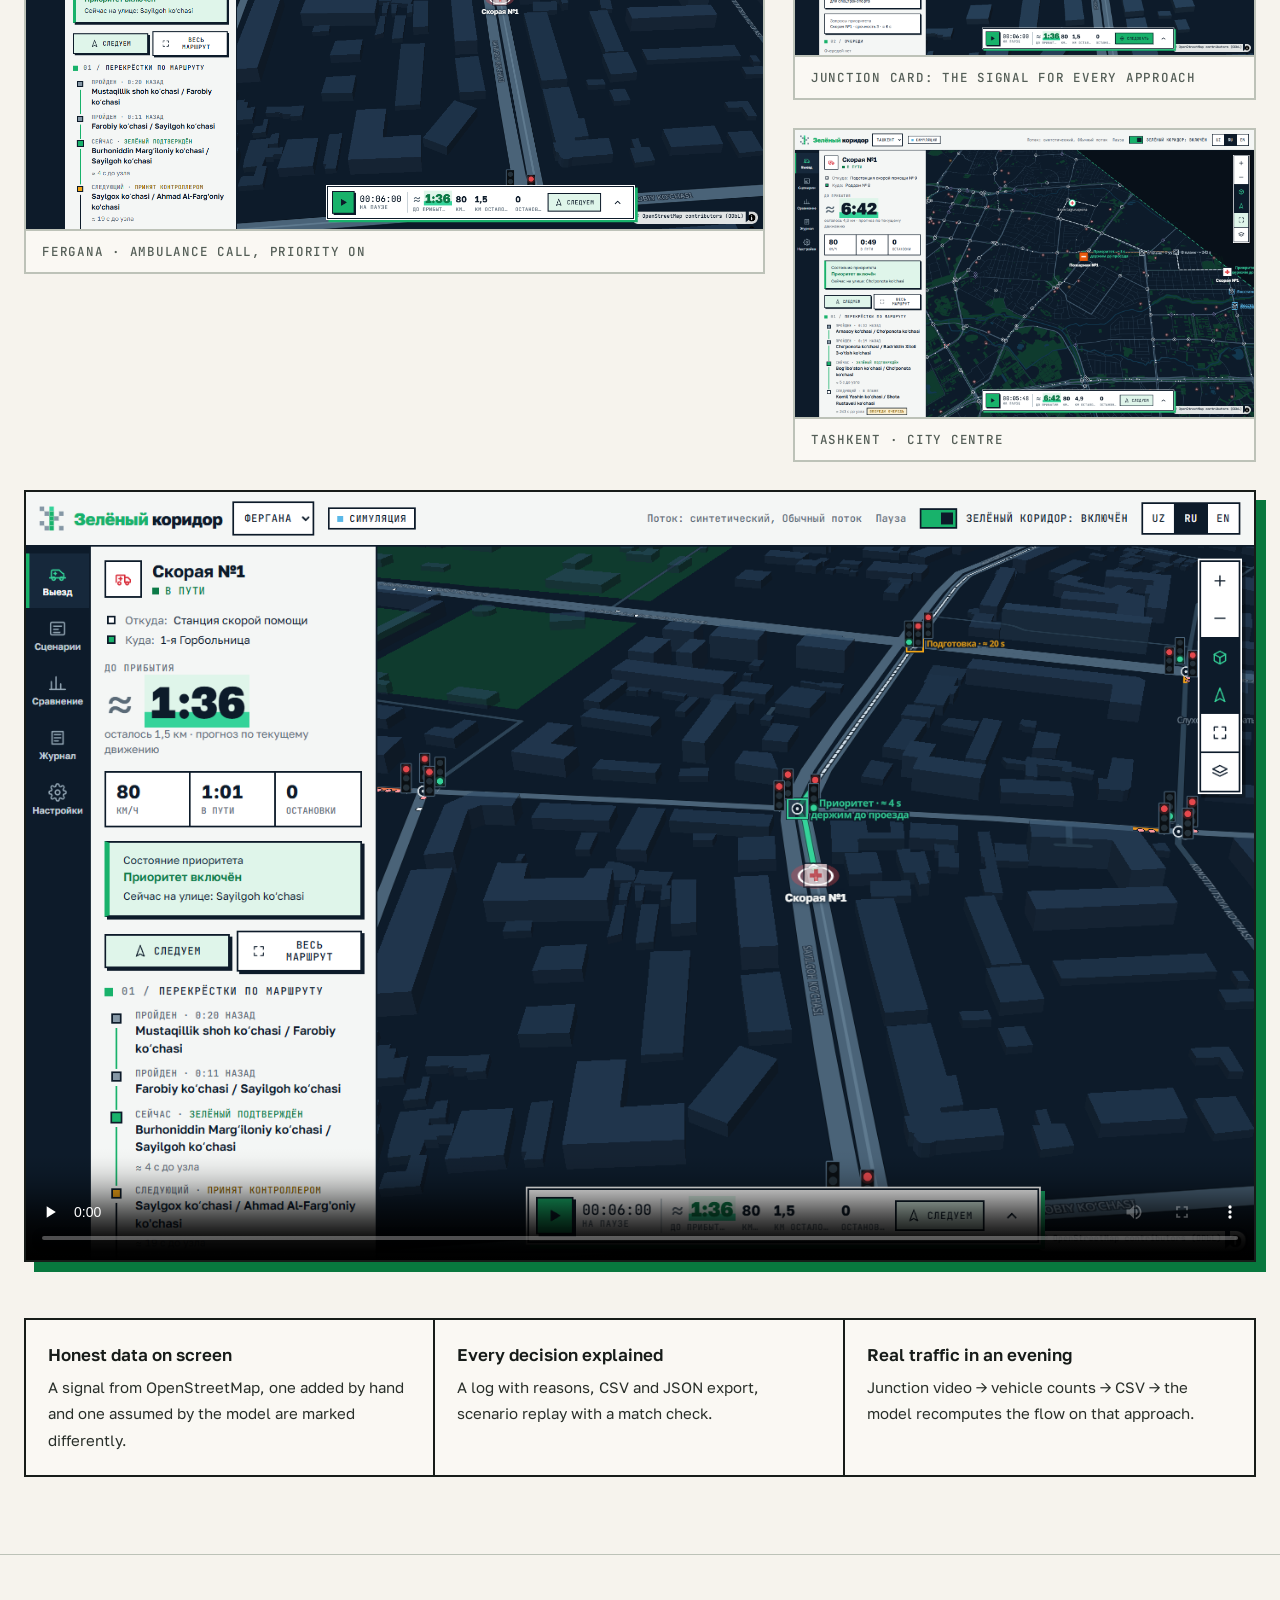
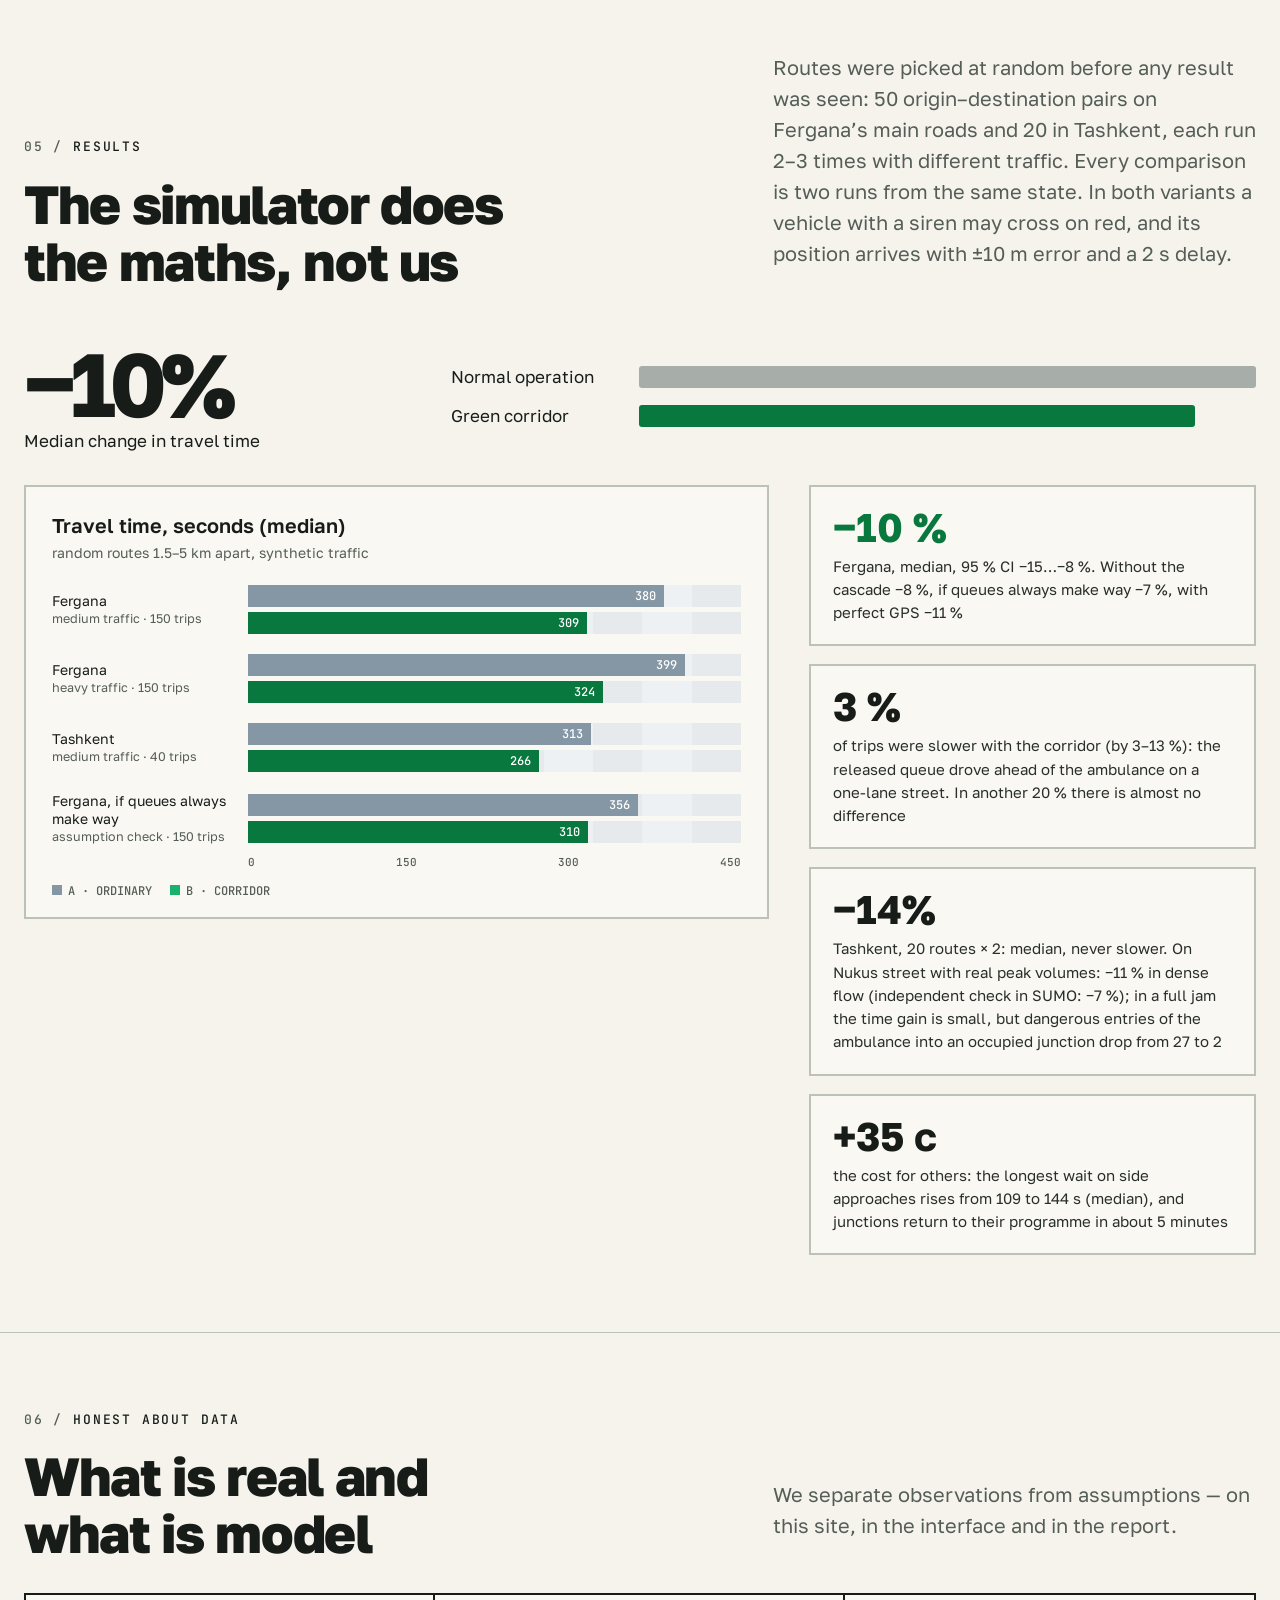
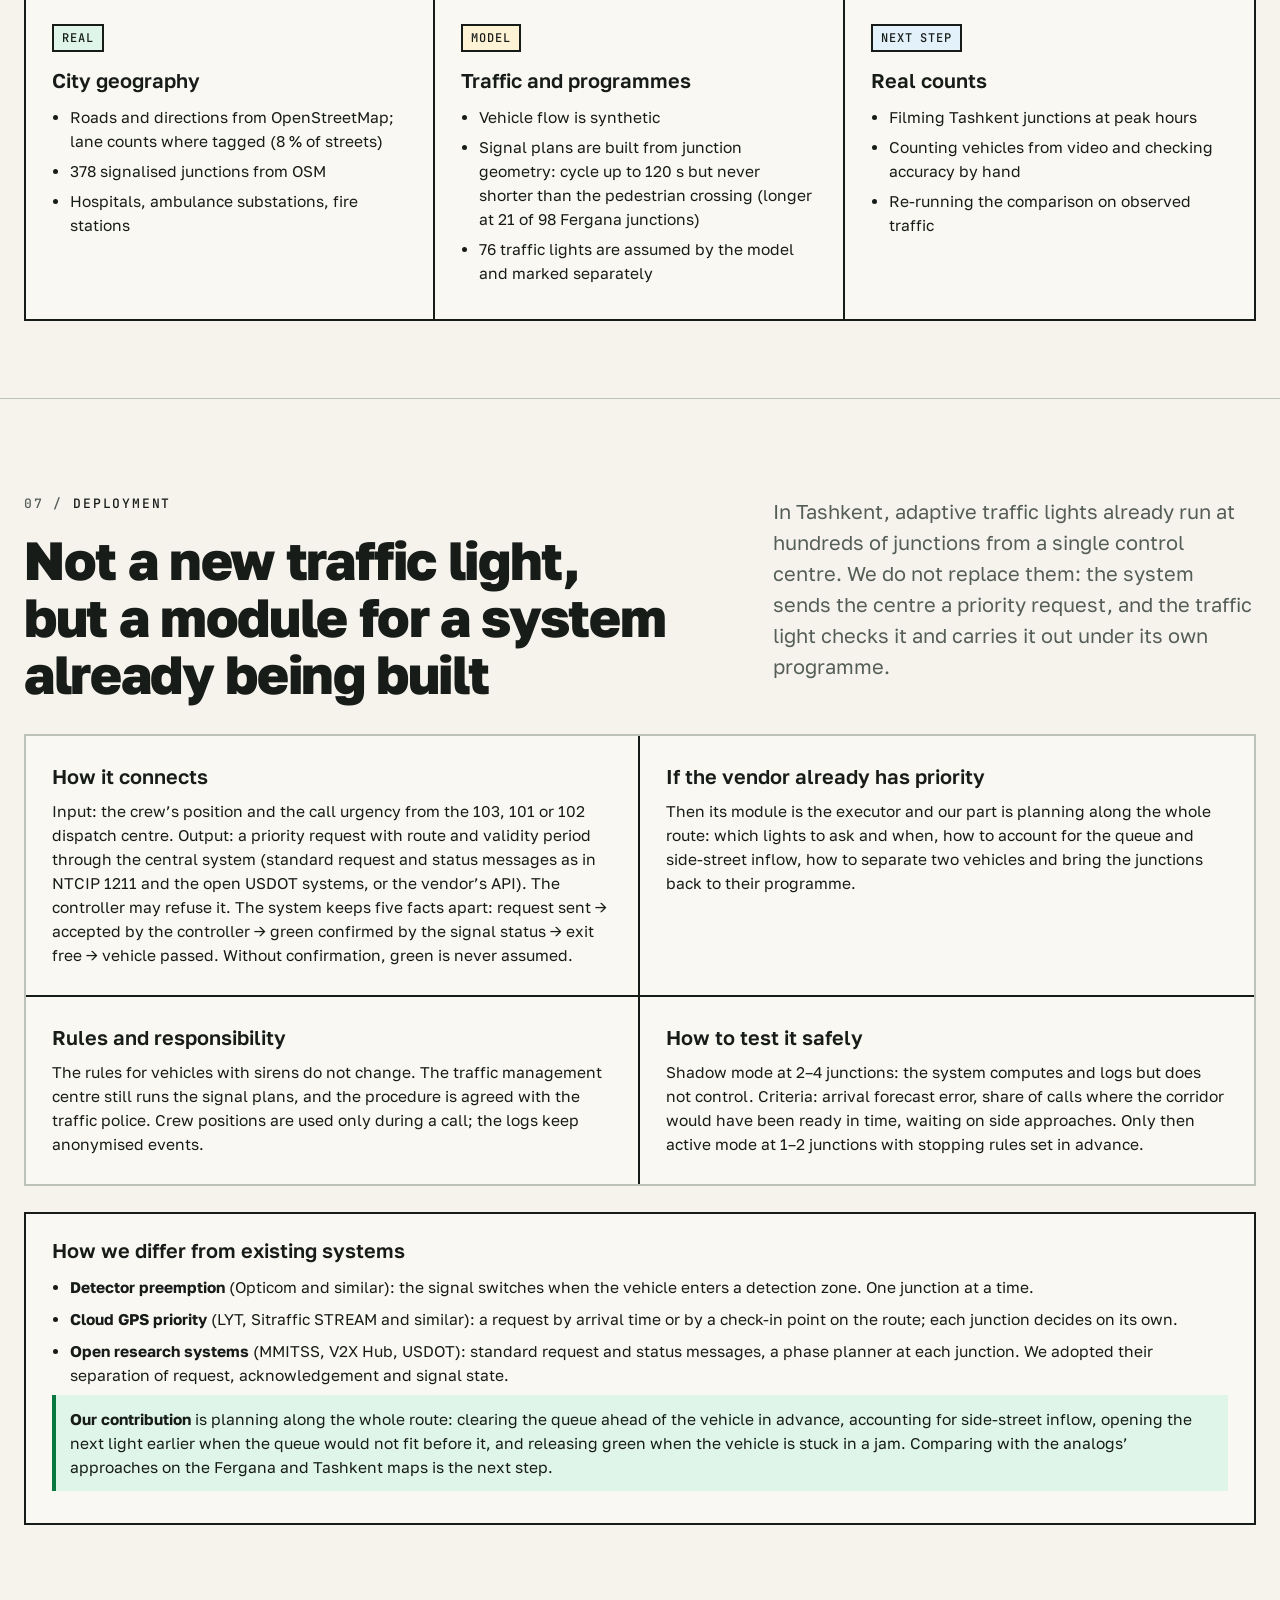
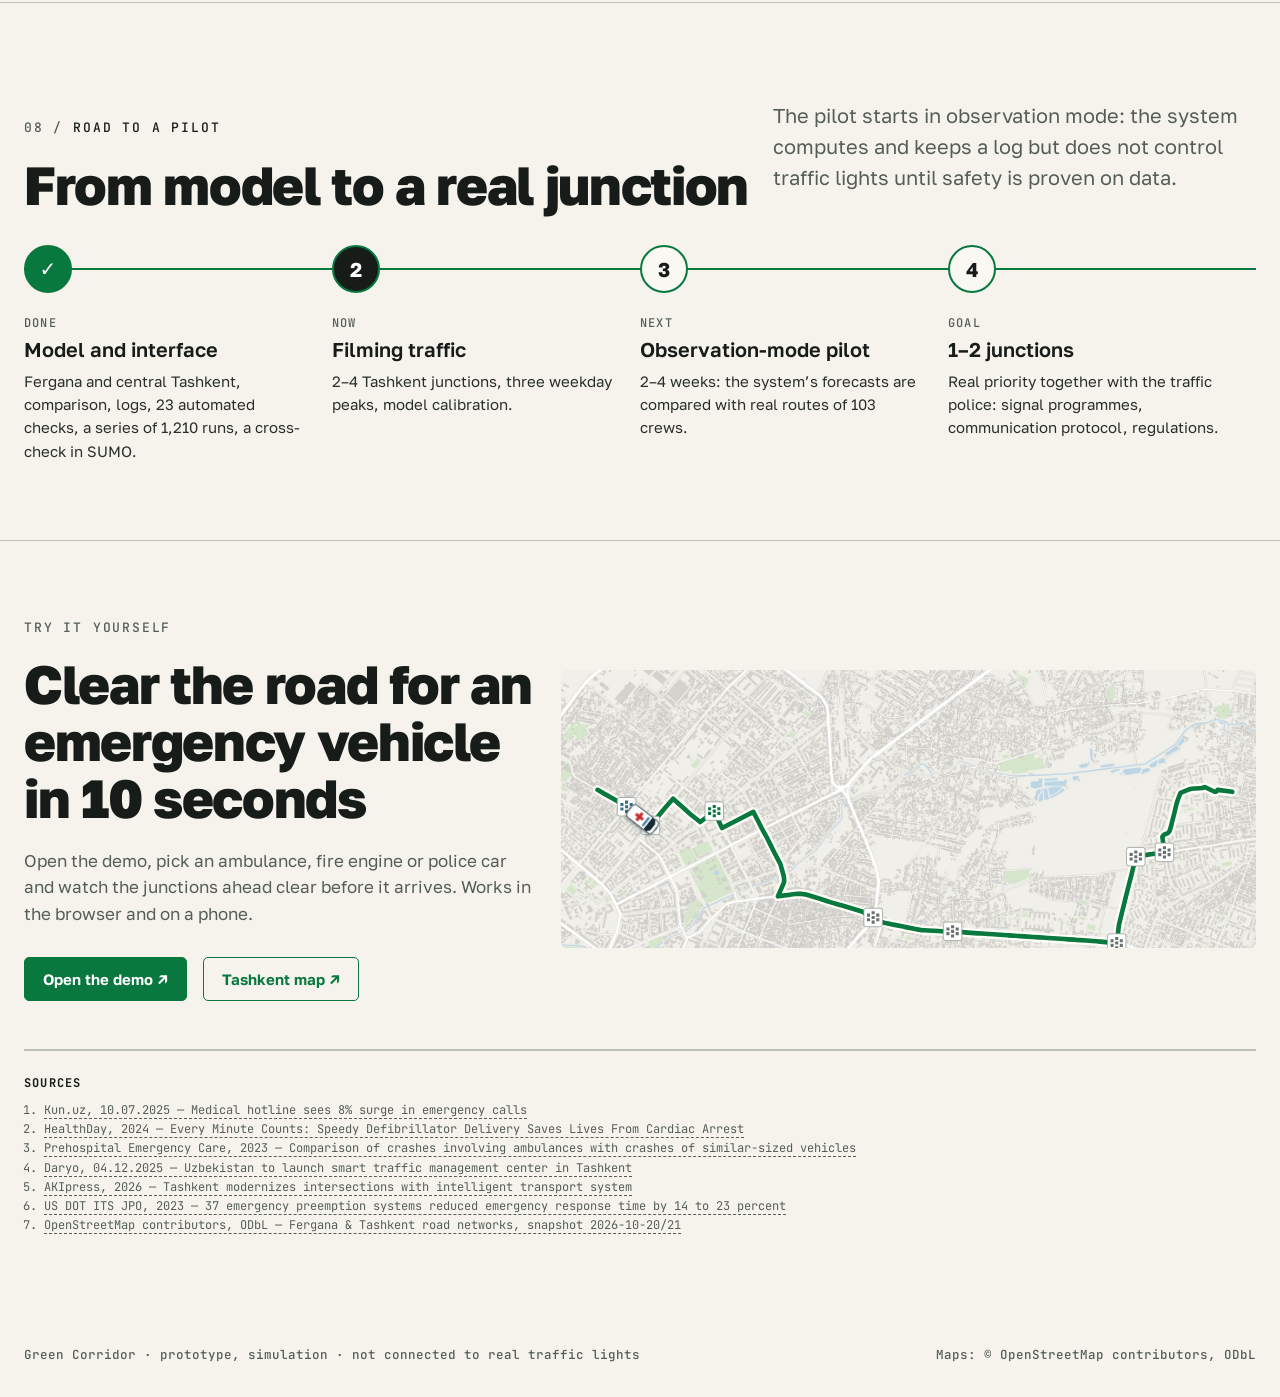
==== commit c0e683b8: "Publish themes and animated route illustrations" ====
--- a/index.html
+++ b/index.html
@@ -3,6 +3,9 @@
 <head>
 <meta charset="utf-8">
 <meta name="viewport" content="width=device-width, initial-scale=1, viewport-fit=cover">
+<script>
+try { document.documentElement.dataset.theme = localStorage.getItem('gc-theme') === 'dark' ? 'dark' : 'light'; } catch {}
+</script>
 <title>Зелёный коридор</title>
 <link rel="icon" href="favicon.svg" type="image/svg+xml">
 <meta name="description" content="Система приоритета для скорой и пожарных на светофорах. Модель на реальной дорожной сети Ферганы и Ташкента.">
@@ -208,7 +211,7 @@
 .reveal { opacity: 1; transform: none; transition: opacity .6s, transform .6s; }
 .js .reveal.pre { opacity: 0; transform: translateY(18px); }
 
-@media (max-width: 1000px) {
+@media (max-width: 1100px) {
   .top .wrap { gap: 12px; }
   .menu-btn { display: grid; }
   .lang { margin-left: auto; }
@@ -216,6 +219,8 @@
   nav.links a { padding: 16px max(20px, env(safe-area-inset-left)); border-top: 1px solid var(--line); color: var(--ink); font-size: 14px; }
   .menu-open nav.links { display: flex; }
   nav.links + .lang { margin-left: auto; }
+}
+@media (max-width: 1000px) {
   .hero-grid, .sec-head, .res, .shots { grid-template-columns: minmax(0,1fr); }
   .cards { grid-template-columns: repeat(2, 1fr); }
   .steps { grid-template-columns: minmax(0,1fr); }
@@ -251,11 +256,19 @@
       <a href="#problem" data-i="n1">Проблема</a><a href="#now" data-i="n2">Почему сейчас</a><a href="#how" data-i="n3">Как работает</a><a href="#results" data-i="n4">Результаты</a><a href="#deploy" data-i="n6">Внедрение</a><a href="#pilot" data-i="n5">Пилот</a>
     </nav>
     <div class="lang" role="group" aria-label="Язык / Til / Language"><button data-l="ru">RU</button><button data-l="uz">UZ</button><button data-l="en">EN</button></div>
+    <button class="theme-toggle" type="button" aria-label="Тёмная тема" aria-pressed="false">
+      <svg class="moon" viewBox="0 0 24 24" aria-hidden="true"><path d="M20 15.5A8.5 8.5 0 0 1 8.5 4 8.5 8.5 0 1 0 20 15.5Z"/></svg>
+      <svg class="sun" viewBox="0 0 24 24" aria-hidden="true"><circle cx="12" cy="12" r="4"/><path d="M12 2v3m0 14v3M2 12h3m14 0h3M5 5l2 2m10 10 2 2M5 19l2-2M17 7l2-2"/></svg>
+    </button>
     <a class="btn go" href="app/" target="_blank" rel="noopener" data-i="cta">Демо<span> онлайн</span> ↗</a>
   </div>
 </header>
 <main id="top">
 <section class="hero">
+  <div class="background-traffic" aria-hidden="true">
+    <div class="background-lane"><span></span><span></span></div>
+    <div class="background-lane"><span></span><span></span></div>
+  </div>
   <div class="wrap">
     <div class="hero-grid">
       <div class="reveal">
@@ -324,19 +337,19 @@
     </div>
     <div class="map-steps">
       <article>
-        <div class="map-panel" data-map="step" data-phase="request"><img src="media/map-step.webp" width="900" height="720" loading="lazy" alt=""></div>
-        <h3 data-i="map_step1">Маршрут вызова</h3>
-        <p data-i="map_desc1">Диспетчер отмечает адрес на карте.</p>
+        <div class="map-panel explain-shot" data-map="step" data-stage="plan"><img src="media/map-step.webp" width="900" height="720" loading="lazy" alt=""></div>
+        <h3 data-i="map_step1">Система строит маршрут</h3>
+        <p data-i="map_desc1">По координатам скорой и адресу вызова система прокладывает маршрут и рассчитывает время прибытия к каждому светофору.</p>
       </article>
       <article>
-        <div class="map-panel" data-map="step" data-phase="priority"><img src="media/map-step.webp" width="900" height="720" loading="lazy" alt=""></div>
-        <h3 data-i="map_step2">Зелёный на подъезде</h3>
-        <p data-i="map_desc2">Светофор заранее освобождает полосу.</p>
+        <div class="map-panel explain-shot" data-map="step" data-stage="pass"><img src="media/map-step.webp" width="900" height="720" loading="lazy" alt=""></div>
+        <h3 data-i="map_step2">Скорая проезжает на зелёный</h3>
+        <p data-i="map_desc2">Светофор заранее даёт зелёный по маршруту. Очередь успевает уехать, и скорая проходит перекрёсток по свободной полосе.</p>
       </article>
       <article>
-        <div class="map-panel" data-map="step" data-phase="recovery"><img src="media/map-step.webp" width="900" height="720" loading="lazy" alt=""></div>
-        <h3 data-i="map_step3">После проезда</h3>
-        <p data-i="map_desc3">Перекрёсток возвращается к обычному циклу.</p>
+        <div class="map-panel explain-shot" data-map="step" data-stage="return"><img src="media/map-step.webp" width="900" height="720" loading="lazy" alt=""></div>
+        <h3 data-i="map_step3">Боковые улицы снова едут</h3>
+        <p data-i="map_desc3">Когда скорая покидает перекрёсток, приоритет снимается. После безопасной смены фазы зелёный получает поперечная улица.</p>
       </article>
     </div>
     <div class="steps">
@@ -365,13 +378,13 @@
       <p class="lead muted" data-i="d_lead">3D-карта, панель выезда и карточка каждого перекрёстка. Работает в браузере на ноутбуке и телефоне, в том числе без интернета.</p>
     </div>
     <div class="shots">
-      <figure class="shot reveal" style="margin:0"><img src="media/1440x900-03-priority.jpg" alt="Панель выезда: время до прибытия, перекрёстки по маршруту, приоритет на карте" width="1440" height="900" loading="lazy"><figcaption data-i="f1">Фергана · выезд скорой, приоритет включён</figcaption></figure>
+      <figure class="shot reveal" style="margin:0"><img src="media/demo-current-fergana.png" alt="Панель выезда: время до прибытия, перекрёстки по маршруту, приоритет на карте" width="1440" height="900" loading="lazy"><figcaption data-i="f1">Фергана · выезд скорой, приоритет включён</figcaption></figure>
       <div class="stack">
-        <figure class="shot reveal" style="margin:0"><img src="media/1440x900-04-junction.jpg" alt="Карточка перекрёстка: сигналы по подходам и разрешённые манёвры" width="1440" height="900" loading="lazy"><figcaption data-i="f2">Карточка перекрёстка: сигнал по каждому подходу</figcaption></figure>
-        <figure class="shot reveal" style="margin:0"><img src="media/tashkent-two-enroute.jpg" alt="Карта Ташкента: маршрут и статусы перекрёстков" width="1440" height="900" loading="lazy"><figcaption data-i="f3">Ташкент · центр города</figcaption></figure>
+        <figure class="shot reveal" style="margin:0"><img src="media/demo-current-junction.png" alt="Карточка перекрёстка: сигналы по подходам и разрешённые манёвры" width="1440" height="900" loading="lazy"><figcaption data-i="f2">Карточка перекрёстка: сигнал по каждому подходу</figcaption></figure>
+        <figure class="shot reveal" style="margin:0"><img src="media/demo-current-tashkent.png" alt="Карта Ташкента: маршрут и статусы перекрёстков" width="1440" height="900" loading="lazy"><figcaption data-i="f3">Ташкент · центр города</figcaption></figure>
       </div>
     </div>
-    <div class="video reveal"><video src="media/demo.mp4" poster="media/poster.jpg" width="1440" height="900" controls preload="none" playsinline aria-label="Видео-демонстрация, 3 минуты"></video></div>
+    <div class="video reveal"><video src="media/demo.mp4" poster="media/demo-current-fergana.png" width="1440" height="900" controls preload="none" playsinline aria-label="Видео-демонстрация, 3 минуты"></video></div>
     <div class="feat reveal">
       <div><b data-i="g1h">Честные данные на экране</b><span data-i="g1p">Светофор из OpenStreetMap, добавленный вручную и предполагаемый моделью обозначены по-разному.</span></div>
       <div><b data-i="g2h">Каждое решение объяснено</b><span data-i="g2p">Журнал с причинами, выгрузка в CSV и JSON, повтор сценария с проверкой совпадения.</span></div>
@@ -508,7 +521,7 @@
   const d = l === 'ru' ? RU : (window.I18N || {})[l];
   if (!d) return;
   nodes.forEach((n) => { const v = d[n.dataset.i]; if (v != null) n.innerHTML = v; else console.warn('i18n missing', l, n.dataset.i); });
-  document.title = d._title; document.documentElement.lang = l; curLang = l; syncMenu();
+  document.title = d._title; document.documentElement.lang = l; curLang = l; syncMenu(); syncTheme();
   document.querySelectorAll('.lang button').forEach((b) => b.setAttribute('aria-pressed', String(b.dataset.l === l)));
   // the demo opens in the same language (app reads ?lang=)
   document.querySelectorAll('a[href^="app/"]').forEach((a) => { const h = a.getAttribute('href').replace(/\?lang=\w+/, ''); a.setAttribute('href', h.replace(/^app\/(#.*)?$/, (_, hash) => `app/?lang=${l}${hash || ''}`)); });
@@ -528,10 +541,24 @@
 hdr.querySelectorAll('nav.links a').forEach((a) => a.addEventListener('click', () => setMenu(false)));
 document.addEventListener('click', (e) => { if (!hdr.contains(e.target)) setMenu(false); });
 addEventListener('keydown', (e) => { if (e.key === 'Escape' && hdr.classList.contains('menu-open')) { setMenu(false); menuBtn.focus(); } });
-matchMedia('(min-width: 1001px)').addEventListener('change', (m) => { if (m.matches) setMenu(false); });
-setLang(lang0);
+matchMedia('(min-width: 1101px)').addEventListener('change', (m) => { if (m.matches) setMenu(false); });
+const themeButton = document.querySelector('.theme-toggle');
+const themeNames = { ru: 'Тёмная тема', uz: 'Qorong‘i mavzu', en: 'Dark theme' };
+function syncTheme() {
+  themeButton.setAttribute('aria-pressed', String(document.documentElement.dataset.theme === 'dark'));
+  themeButton.setAttribute('aria-label', themeNames[curLang]);
+  themeButton.title = themeNames[curLang];
+}
+themeButton.addEventListener('click', () => {
+  const root = document.documentElement;
+  root.dataset.theme = root.dataset.theme === 'dark' ? 'light' : 'dark';
+  try { localStorage.setItem('gc-theme', root.dataset.theme); } catch {}
+  syncTheme();
+});
+setLang(['ru', 'uz', 'en'].includes(lang0) ? lang0 : 'ru');
 
 </script>
 <script src="maps.js" defer></script>
+<script src="motion.js" defer></script>
 </body>
 </html>
--- a/site.css
+++ b/site.css
@@ -9,10 +9,38 @@
   --green-2: #b9ddc5;
   --green-soft: #e2eee2;
   --shadow: none;
+  --button-fill: #08783e;
+  --map-route: #08783e;
+  --map-outline: #fffdf8;
+}
+
+:root[data-theme="dark"] {
+  color-scheme: dark;
+  --paper: #0d1b2a;
+  --card: #18251e;
+  --ink: #eef5ec;
+  --ink-2: #d4e0d5;
+  --grey: #b0c2b5;
+  --line: #405649;
+  --green: #80d6a0;
+  --green-2: #ade4bd;
+  --green-soft: #213e2d;
+  --map-route: #75e1a3;
+  --map-outline: #14271b;
 }
 
 .wrap { max-width: 1500px; padding-inline: max(24px, env(safe-area-inset-left)); }
 header.top { background: var(--paper); border-bottom: 1px solid var(--line); backdrop-filter: none; }
+header.top::after {
+  content: '';
+  position: absolute;
+  inset: auto 0 -1px;
+  height: 2px;
+  background: var(--green);
+  pointer-events: none;
+  transform: scaleX(var(--reading-progress, 0));
+  transform-origin: left;
+}
 .top .wrap { gap: clamp(12px, 1.3vw, 22px); }
 .logo { white-space: nowrap; }
 .logo b { color: inherit; }
@@ -20,22 +48,73 @@
 .btn, .menu-btn { border: 1px solid var(--green); border-radius: 5px; box-shadow: none; }
 .btn { background: transparent; color: var(--green); font: 650 15px var(--body); letter-spacing: 0; text-transform: none; }
 .btn:hover, .btn:active { box-shadow: none; transform: none; background: var(--green-soft); }
-.btn.dark, .btn.go { background: var(--green); color: white; box-shadow: none; }
+.btn.dark, .btn.go { background: var(--button-fill); color: white; box-shadow: none; }
 .btn.go:hover, .btn.dark:hover { background: #096333; }
 .lang, .lang button, .lang button:last-child { border: 0; background: transparent; }
 .lang button { color: var(--grey); padding: 8px 5px; font: 600 13px var(--body); }
 .lang button + button::before { content: '/'; color: var(--grey); padding-right: 8px; }
 .lang button[aria-pressed="true"] { background: transparent; color: var(--green); }
+.theme-toggle { display: grid; place-items: center; flex: none; width: 38px; height: 38px; padding: 0; border: 1px solid var(--line); border-radius: 5px; background: var(--card); color: var(--ink); cursor: pointer; }
+.theme-toggle:hover { background: var(--green-soft); }
+.theme-toggle svg { width: 18px; height: 18px; fill: none; stroke: currentColor; stroke-width: 1.6; stroke-linecap: round; stroke-linejoin: round; }
+.theme-toggle .sun, [data-theme="dark"] .theme-toggle .moon { display: none; }
+[data-theme="dark"] .theme-toggle .sun { display: block; }
 .eyebrow::before { display: none; }
 section { padding-block: clamp(46px, 6vw, 88px); border-bottom: 1px solid var(--line); }
 .sec-head { gap: 24px; margin-bottom: 32px; }
 .hero { padding-top: clamp(24px, 4vw, 60px); }
+.hero > .wrap { position: relative; }
+.background-traffic {
+  position: absolute;
+  inset: 0;
+  pointer-events: none;
+  color: #47735f;
+  opacity: .76;
+  mask-image: linear-gradient(transparent, #000 15%, #000 82%, transparent);
+}
+[data-theme="dark"] .background-traffic { color: #8fc8af; }
+.background-lane {
+  position: absolute;
+  inset-block: 0;
+  left: max(7px, calc((100% - 1500px) / 2 + 7px));
+  width: 10px;
+  overflow: hidden;
+  background: repeating-linear-gradient(to bottom, currentColor 0 5px, transparent 5px 19px) center / 1px 100% no-repeat;
+}
+.background-lane:last-child {
+  left: auto;
+  right: max(7px, calc((100% - 1500px) / 2 + 7px));
+  transform: rotate(180deg);
+}
+.background-lane span {
+  position: absolute;
+  top: 25%;
+  left: 1px;
+  width: 8px;
+  height: 17px;
+  background: linear-gradient(to bottom, currentColor 0 3px, var(--paper) 3px 5px, currentColor 5px);
+  border-radius: 1px;
+}
+.background-lane span + span { top: 68%; }
+@media (prefers-reduced-motion: no-preference) {
+  .background-lane span { animation: background-drive 30s linear infinite; }
+  .background-lane span:first-child { animation-delay: -10s; }
+  .background-lane span + span { animation-delay: -27s; }
+  .background-lane:last-child span { animation-duration: 49s; }
+  @keyframes background-drive {
+    from { top: -16px; }
+    to { top: 100%; }
+  }
+}
 .hero-grid { grid-template-columns: minmax(0, .82fr) minmax(0, 1.18fr); gap: clamp(20px, 3vw, 42px); }
 .hero h1 { font-size: clamp(39px, 5.35vw, 82px); letter-spacing: -.055em; text-wrap: initial; }
 .hero .lead { font-size: clamp(16px, 1.35vw, 20px); }
 .hl { box-shadow: none; }
 .stats { border-block: 1px solid var(--line); }
 .stat, .steps .step, .rules .rule, .card, .chart, .fact, .deploy, .shot { border-color: var(--line); box-shadow: none; }
+.shots { align-items: start; }
+.shot { background: var(--card); }
+.shot figcaption { border-top-color: var(--line); }
 .steps .step, .rules .rule { color: var(--ink); background: var(--card); }
 .steps .step p, .rules .rule p { color: var(--grey); }
 .steps .step .st { color: var(--green) !important; }
@@ -43,15 +122,37 @@
 .formula { background: var(--green-soft); border: 1px solid var(--line); }
 .formula code, .formula p { color: var(--ink); }
 .formula code em { color: var(--green); }
-.ticker > div { animation: none; }
+.ticker > div { width: max-content; padding-inline-end: 48px; }
+.ticker:hover > div { animation-play-state: paused; }
 
 .map-panel { position: relative; overflow: hidden; min-width: 0; border-radius: 6px; background: #f1efe9; }
 .map-panel img { width: 100%; }
 .map-panel svg { position: absolute; inset: 0; width: 100%; height: 100%; }
 .map-caption { position: absolute; top: 12px; left: 12px; padding: 4px 9px; border-radius: 4px; background: var(--paper); font-size: 14px; }
 .route-line, .route-outline { fill: none; stroke-linecap: round; stroke-linejoin: round; }
-.route-line { stroke: var(--green); }
-.route-outline { stroke: #fffdf8; }
+.route-line { stroke: var(--map-route); }
+.route-outline { stroke: var(--map-outline); }
+[data-theme="dark"] .map-panel { background: #24332a; }
+[data-theme="dark"] .map-panel[data-map] img { filter: invert(.9) hue-rotate(145deg) saturate(.65); }
+.explain-shot { border: 1px solid var(--line); }
+.explain-shot::after {
+  content: '';
+  position: absolute;
+  inset: auto 0 0;
+  height: 2px;
+  background: var(--map-route);
+  opacity: .65;
+  transform: scaleX(var(--map-progress, 0));
+  transform-origin: left;
+  pointer-events: none;
+}
+.explain-shot[data-stage="plan"] polyline { stroke-dasharray: 16 12; }
+.explain-shot[data-stage="plan"] .route-line,
+.explain-shot[data-stage="pass"] .route-line,
+.explain-shot[data-stage="return"] path.route-line { stroke-width: 9; }
+.explain-shot[data-stage="return"] polyline { opacity: .42; }
+.explain-shot[data-stage="return"] polyline.route-line { stroke: #687b84; stroke-dasharray: 13 10; }
+[data-theme="dark"] .ticker, [data-theme="dark"] footer { background: var(--card); color: var(--ink); }
 .ambulance { filter: drop-shadow(0 2px 2px #172c3466); }
 .map-steps { display: grid; grid-template-columns: repeat(3, minmax(0, 1fr)); gap: 20px; margin-bottom: 36px; }
 .map-steps h3 { margin-top: 12px; }
@@ -69,6 +170,36 @@
 .final .box .btn:not(.go) { color: var(--green); border-color: var(--green); }
 .sources { border-top-color: var(--line); }
 
+@media (prefers-reduced-motion: no-preference) {
+  body, header.top, .hero, .final, .card, .map-panel img { transition: background-color .28s ease, color .28s ease, filter .28s ease; }
+  .scroll-enter { animation: section-entry .62s cubic-bezier(.2,.7,.25,1) both; }
+  .result-summary.scroll-enter .result-bars i {
+    animation: fill-bar .85s cubic-bezier(.2,.7,.25,1) .12s both;
+    transform-origin: left;
+  }
+  @keyframes section-entry {
+    from { opacity: .35; translate: 0 22px; }
+    to { opacity: 1; translate: 0 0; }
+  }
+  @keyframes fill-bar { from { scale: .1 1; } to { scale: 1; } }
+  #pilot .road.scroll-enter::before {
+    transform-origin: left;
+    animation: pilot-line .85s ease-out .15s both;
+  }
+  @keyframes pilot-line { from { scale: 0 1; } to { scale: 1; } }
+  .motion-card { transition: scale .23s ease, filter .23s ease, box-shadow .23s ease; }
+  .motion-card:focus-within { scale: 1.025; position: relative; z-index: 1; }
+  @media (hover: hover) and (pointer: fine) {
+    .motion-group:has(> .motion-card:hover) > .motion-card:not(:hover) { filter: grayscale(.7) opacity(.72); }
+    .motion-card:hover {
+      scale: 1.035;
+      position: relative;
+      z-index: 1;
+      box-shadow: 0 12px 26px color-mix(in srgb, var(--ink) 16%, transparent);
+    }
+  }
+}
+
 @media (max-width: 1000px) {
   .top nav.links { background: var(--paper); }
   .hero-grid, .final .box { grid-template-columns: minmax(0, 1fr); }
@@ -76,7 +207,10 @@
 @media (max-width: 620px) {
   .wrap { padding-inline: 16px; }
   .top .wrap { gap: 8px; }
-  .top .logo { gap: 6px; white-space: normal; }
+  .top .logo { gap: 6px; white-space: normal; min-width: 0; }
+  .theme-toggle { width: 32px; height: 34px; }
+  .background-lane { left: 3px; }
+  .background-lane:last-child { right: 3px; }
   .map-steps, .result-summary { grid-template-columns: minmax(0, 1fr); }
   .result-bars { grid-template-columns: minmax(0, 10rem) minmax(0, 1fr); }
 }
